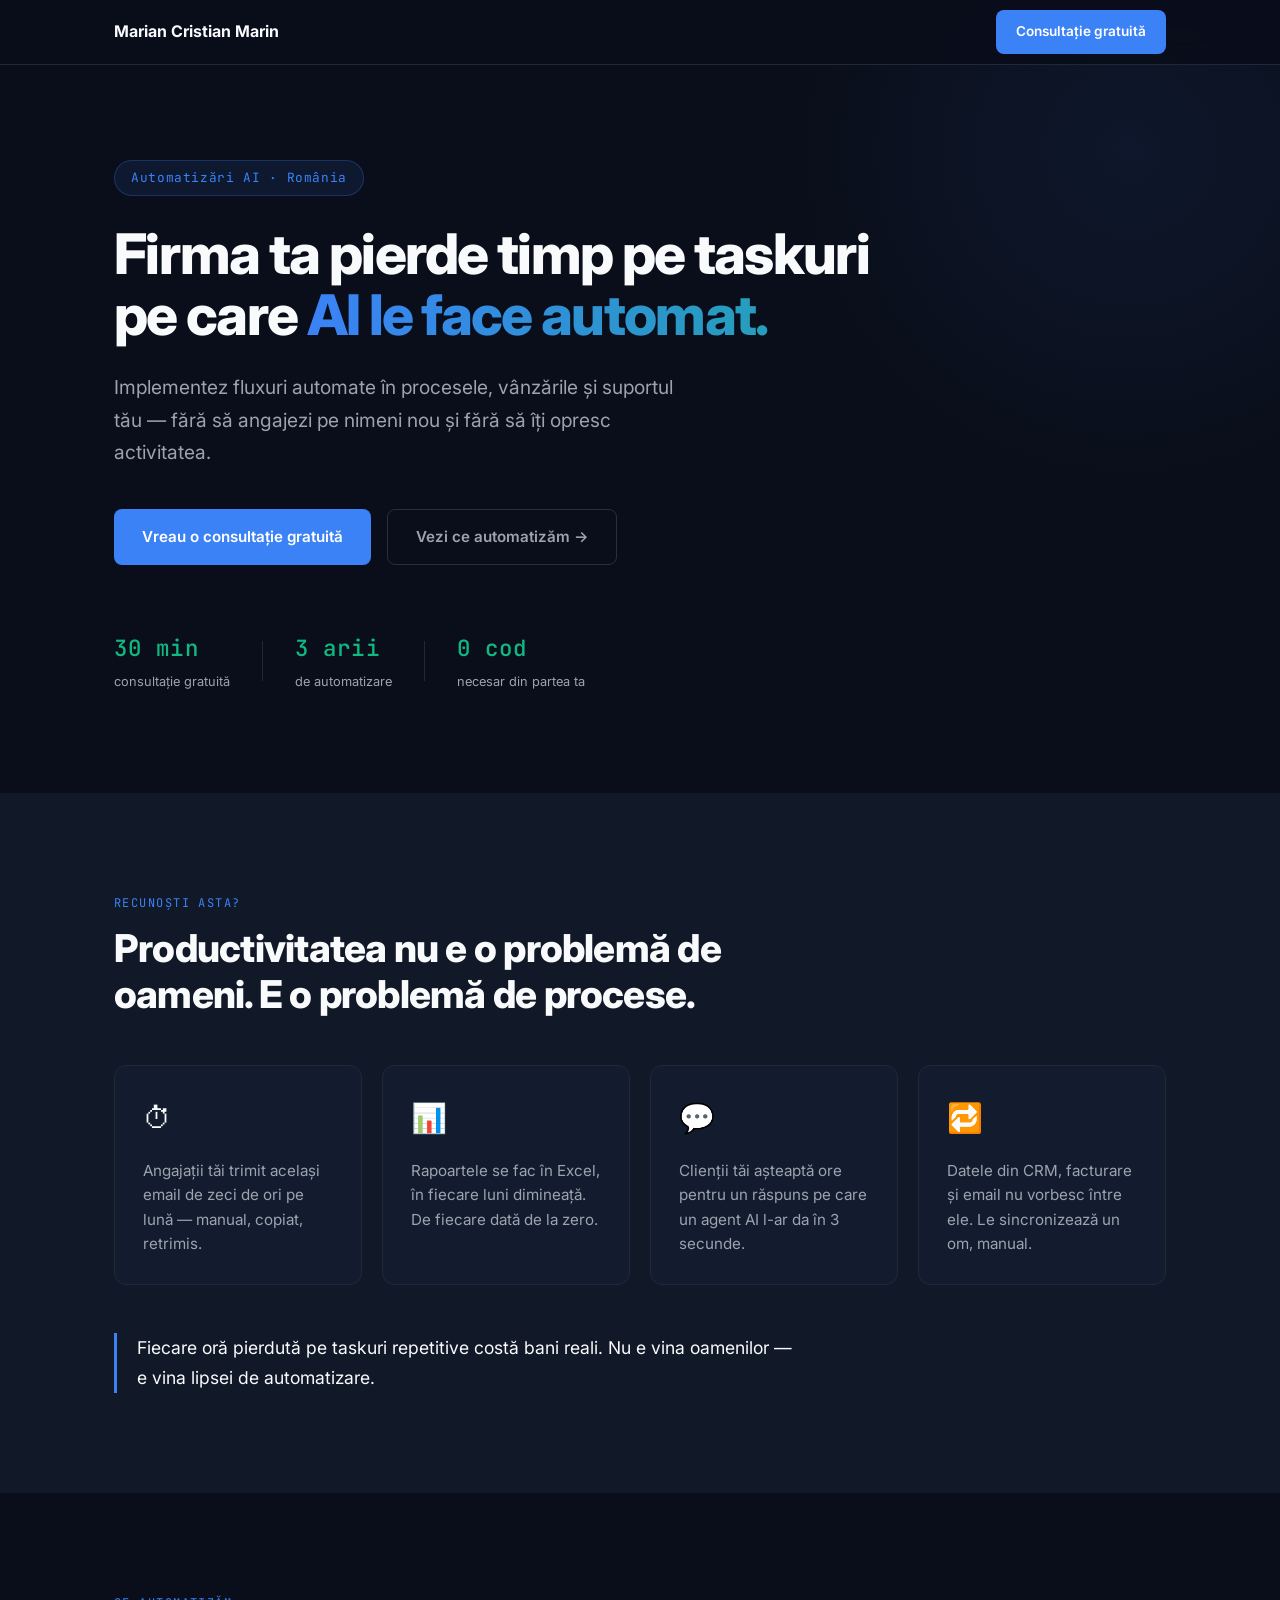
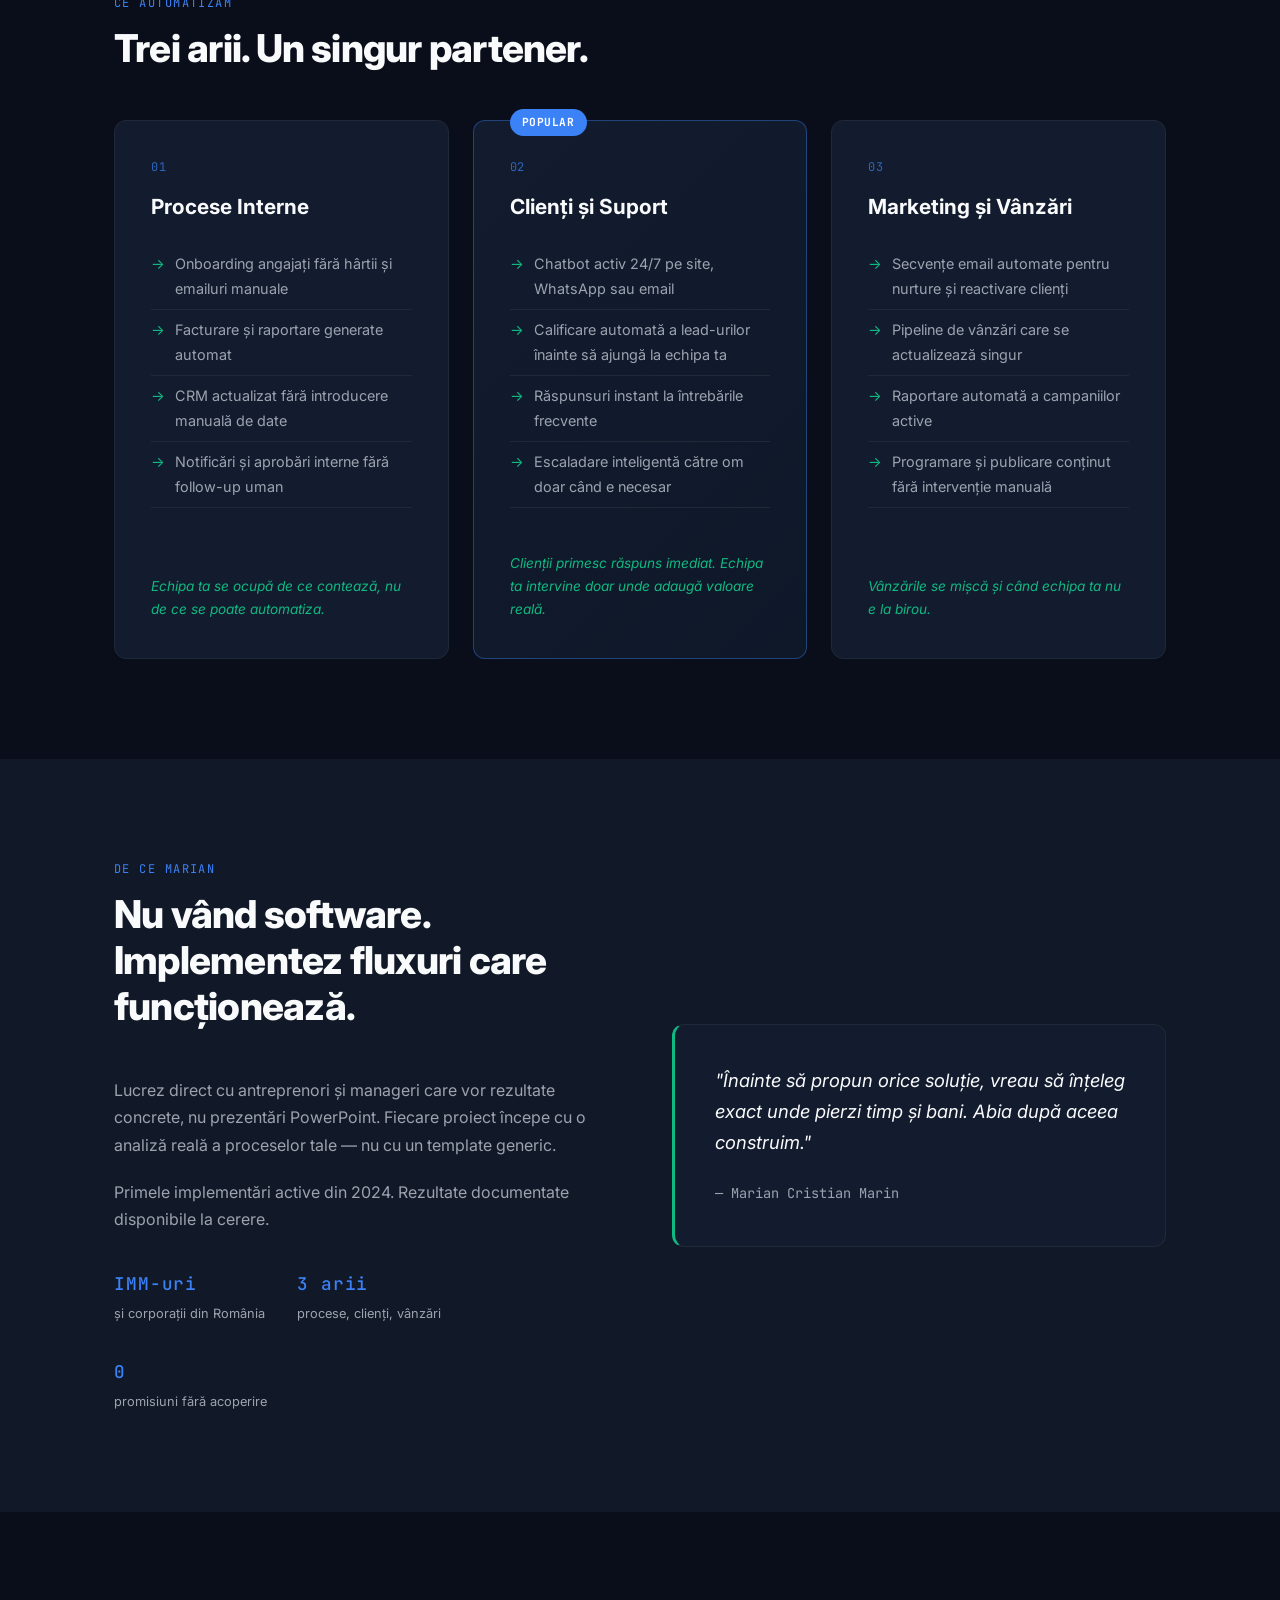
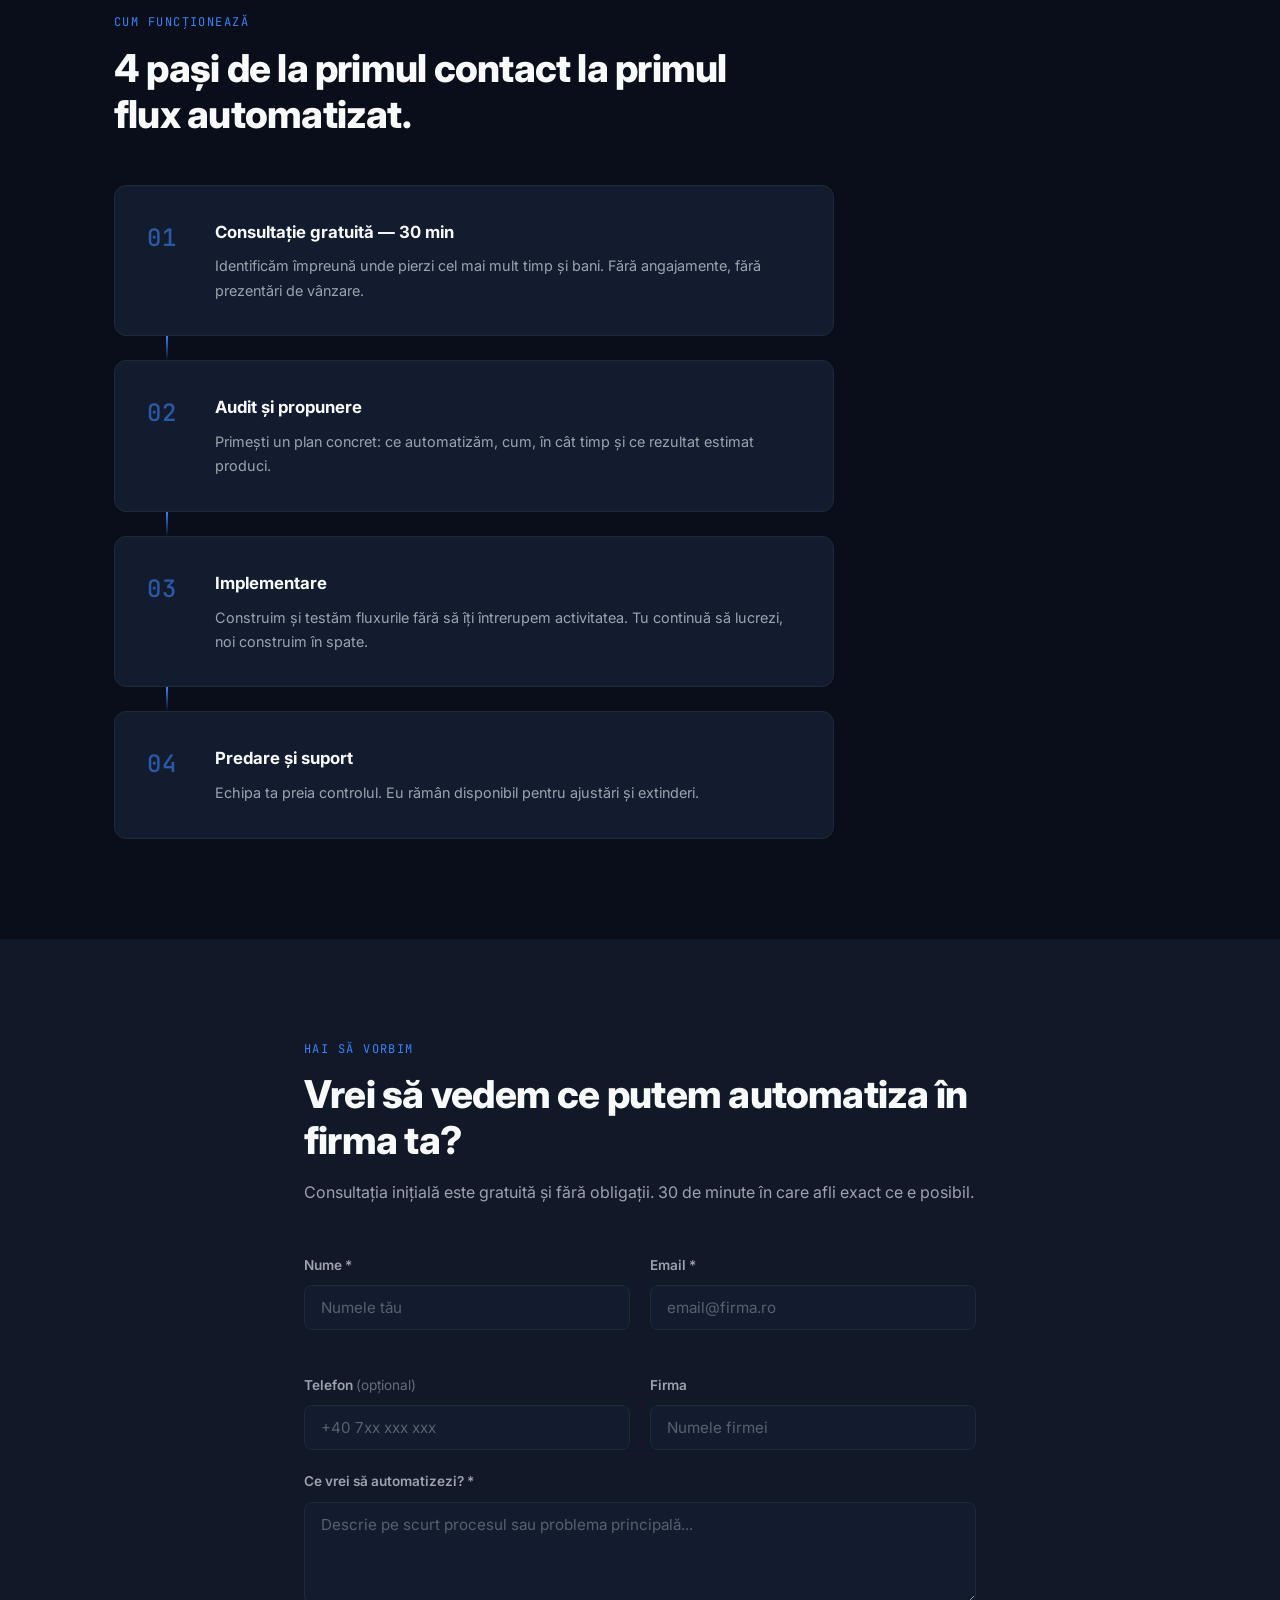
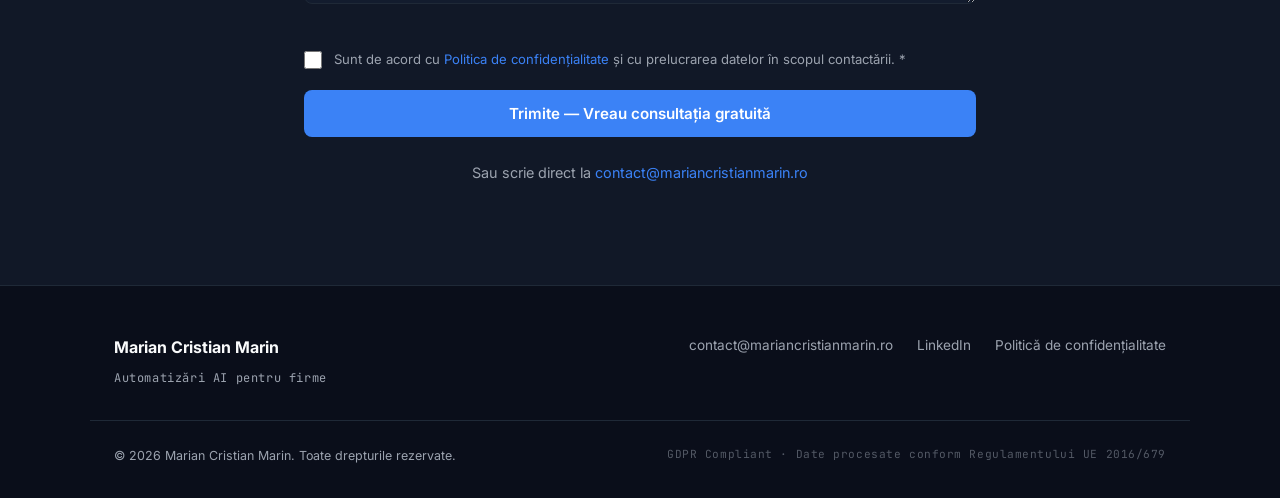
==== index.html @ 2c007a30 "Rename preview.html to index.html" ====
<!DOCTYPE html>
<html lang="ro">
<head>
  <meta charset="UTF-8" />
  <meta name="viewport" content="width=device-width, initial-scale=1.0" />
  <title>Automatizări AI pentru Firme — Marian Cristian Marin</title>
  <link href="https://fonts.googleapis.com/css2?family=Inter:wght@400;500;600;700;800&family=JetBrains+Mono:wght@400;500&display=swap" rel="stylesheet" />
  <style>
*, *::before, *::after { box-sizing: border-box; margin: 0; padding: 0; }
:root {
  --bg-primary: #0A0E1A; --bg-secondary: #111827; --bg-card: #131C2E;
  --accent-blue: #3B82F6; --accent-green: #10B981;
  --text-primary: #F9FAFB; --text-secondary: #9CA3AF;
  --border: #1F2937; --border-light: #243044;
  --font-main: 'Inter', sans-serif; --font-mono: 'JetBrains Mono', monospace;
  --max-width: 1100px; --radius: 12px; --radius-sm: 8px;
}
html { scroll-behavior: smooth; }
body { background-color: var(--bg-primary); color: var(--text-primary); font-family: var(--font-main); font-size: 16px; line-height: 1.7; -webkit-font-smoothing: antialiased; }
.container { max-width: var(--max-width); margin: 0 auto; padding: 0 24px; }
.mono { font-family: var(--font-mono); font-size: 0.8rem; letter-spacing: 0.05em; }
.section-label { color: var(--accent-blue); text-transform: uppercase; font-size: 0.75rem; letter-spacing: 0.12em; margin-bottom: 12px; display: block; }
.section-title { font-size: clamp(1.6rem, 3.5vw, 2.4rem); font-weight: 800; line-height: 1.2; letter-spacing: -0.02em; margin-bottom: 48px; max-width: 680px; }
.gradient-text { background: linear-gradient(90deg, var(--accent-blue), var(--accent-green)); -webkit-background-clip: text; -webkit-text-fill-color: transparent; background-clip: text; background-size: 200% auto; animation: gradientShift 4s ease infinite; }
@keyframes gradientShift { 0% { background-position: 0% center; } 50% { background-position: 100% center; } 100% { background-position: 0% center; } }
.btn { display: inline-flex; align-items: center; justify-content: center; padding: 14px 28px; border-radius: var(--radius-sm); font-family: var(--font-main); font-size: 0.95rem; font-weight: 600; text-decoration: none; cursor: pointer; transition: all 0.2s ease; border: none; white-space: nowrap; }
.btn--primary { background: var(--accent-blue); color: #fff; }
.btn--primary:hover { background: #2563EB; transform: translateY(-1px); box-shadow: 0 8px 24px rgba(59,130,246,0.35); }
.btn--ghost { background: transparent; color: var(--text-secondary); border: 1px solid var(--border-light); }
.btn--ghost:hover { border-color: var(--accent-blue); color: var(--text-primary); }
.btn--nav { background: var(--accent-blue); color: #fff; padding: 10px 20px; font-size: 0.85rem; }
.btn--full { width: 100%; }
.nav { position: fixed; top: 0; left: 0; right: 0; z-index: 100; background: rgba(10,14,26,0.85); backdrop-filter: blur(12px); border-bottom: 1px solid var(--border); }
.nav__inner { display: flex; align-items: center; justify-content: space-between; height: 64px; }
.nav__logo { font-weight: 700; font-size: 1rem; }
.hero { position: relative; padding: 160px 24px 100px; overflow: hidden; }
.hero__inner { position: relative; z-index: 2; }
.hero__tag { display: inline-flex; align-items: center; background: rgba(59,130,246,0.1); border: 1px solid rgba(59,130,246,0.25); border-radius: 100px; padding: 6px 16px; margin-bottom: 28px; color: var(--accent-blue); }
.hero__headline { font-size: clamp(2rem, 5vw, 3.5rem); font-weight: 800; line-height: 1.1; letter-spacing: -0.03em; max-width: 800px; margin-bottom: 24px; }
.hero__sub { font-size: clamp(1rem, 2vw, 1.2rem); color: var(--text-secondary); max-width: 560px; margin-bottom: 40px; }
.hero__cta { display: flex; gap: 16px; flex-wrap: wrap; margin-bottom: 64px; }
.hero__proof { display: flex; align-items: center; gap: 32px; flex-wrap: wrap; }
.proof__item { display: flex; flex-direction: column; gap: 4px; }
.proof__num { font-size: 1.4rem; font-weight: 500; color: var(--accent-green); }
.proof__label { font-size: 0.8rem; color: var(--text-secondary); }
.proof__divider { width: 1px; height: 40px; background: var(--border); }
.hero__bg-glow { position: absolute; top: -200px; right: -200px; width: 700px; height: 700px; background: radial-gradient(circle, rgba(59,130,246,0.08) 0%, transparent 70%); pointer-events: none; z-index: 1; }
.problema { padding: 100px 24px; background: var(--bg-secondary); }
.problema__grid { display: grid; grid-template-columns: repeat(auto-fit, minmax(240px, 1fr)); gap: 20px; margin-bottom: 48px; }
.problema__card { background: var(--bg-card); border: 1px solid var(--border); border-radius: var(--radius); padding: 28px; transition: border-color 0.2s, transform 0.2s; }
.problema__card:hover { border-color: var(--border-light); transform: translateY(-2px); }
.problema__icon { font-size: 1.8rem; margin-bottom: 16px; }
.problema__card p { color: var(--text-secondary); font-size: 0.95rem; line-height: 1.6; }
.problema__concluzie { font-size: 1.1rem; border-left: 3px solid var(--accent-blue); padding-left: 20px; max-width: 680px; }
.servicii { padding: 100px 24px; }
.servicii__grid { display: grid; grid-template-columns: repeat(auto-fit, minmax(300px, 1fr)); gap: 24px; }
.serviciu__card { background: var(--bg-card); border: 1px solid var(--border); border-radius: var(--radius); padding: 36px; transition: border-color 0.2s, transform 0.2s; display: flex; flex-direction: column; }
.serviciu__card:hover { border-color: var(--accent-blue); transform: translateY(-3px); box-shadow: 0 12px 40px rgba(59,130,246,0.1); }
.serviciu__card--accent { border-color: rgba(59,130,246,0.4); background: linear-gradient(135deg,#131C2E 0%,#0F1829 100%); position: relative; }
.serviciu__card--accent::before { content: 'Popular'; position: absolute; top: -12px; left: 36px; background: var(--accent-blue); color: #fff; font-size: 0.7rem; font-weight: 700; padding: 4px 12px; border-radius: 100px; letter-spacing: 0.05em; text-transform: uppercase; font-family: var(--font-mono); }
.serviciu__num { color: var(--accent-blue); font-size: 0.75rem; margin-bottom: 12px; opacity: 0.7; }
.serviciu__title { font-size: 1.3rem; font-weight: 700; margin-bottom: 20px; }
.serviciu__list { list-style: none; margin-bottom: 24px; flex: 1; }
.serviciu__list li { color: var(--text-secondary); font-size: 0.9rem; padding: 8px 0; border-bottom: 1px solid var(--border); display: flex; gap: 10px; }
.serviciu__list li::before { content: '→'; color: var(--accent-green); flex-shrink: 0; }
.serviciu__impact { font-size: 0.85rem; color: var(--accent-green); font-style: italic; margin-top: auto; padding-top: 20px; }
.credibilitate { padding: 100px 24px; background: var(--bg-secondary); }
.credibilitate__inner { display: grid; grid-template-columns: 1fr 1fr; gap: 64px; align-items: center; }
.credibilitate__text p { color: var(--text-secondary); margin-bottom: 20px; }
.credibilitate__stats { display: flex; gap: 32px; margin-top: 36px; flex-wrap: wrap; }
.stat { display: flex; flex-direction: column; gap: 4px; }
.stat__num { font-size: 1.1rem; color: var(--accent-blue); font-weight: 500; }
.stat__label { font-size: 0.8rem; color: var(--text-secondary); }
.credibilitate__quote { background: var(--bg-card); border: 1px solid var(--border); border-left: 3px solid var(--accent-green); border-radius: var(--radius); padding: 40px; }
.credibilitate__quote blockquote { font-size: 1.15rem; line-height: 1.7; font-style: italic; margin-bottom: 20px; }
.credibilitate__quote cite { font-size: 0.85rem; color: var(--text-secondary); font-style: normal; font-family: var(--font-mono); }
.proces { padding: 100px 24px; }
.proces__steps { display: flex; flex-direction: column; max-width: 720px; }
.pas { display: flex; gap: 28px; align-items: flex-start; padding: 32px; background: var(--bg-card); border: 1px solid var(--border); border-radius: var(--radius); transition: border-color 0.2s; }
.pas:hover { border-color: var(--accent-blue); }
.pas__connector { width: 2px; height: 24px; background: linear-gradient(to bottom, var(--accent-blue), transparent); margin-left: 52px; }
.pas__num { font-size: 1.5rem; color: var(--accent-blue); font-weight: 500; min-width: 40px; opacity: 0.6; }
.pas__title { font-size: 1.05rem; font-weight: 700; margin-bottom: 8px; }
.pas__desc { color: var(--text-secondary); font-size: 0.9rem; }
.cta-final { padding: 100px 24px; background: var(--bg-secondary); }
.cta-final__inner { max-width: 720px; margin: 0 auto; }
.cta-final__title { font-size: clamp(1.6rem, 3.5vw, 2.4rem); font-weight: 800; letter-spacing: -0.02em; line-height: 1.2; margin-bottom: 16px; }
.cta-final__sub { color: var(--text-secondary); margin-bottom: 48px; }
.contact-form { display: flex; flex-direction: column; gap: 20px; }
.form__row { display: grid; grid-template-columns: 1fr 1fr; gap: 20px; }
.form__group { display: flex; flex-direction: column; gap: 8px; }
.form__group--full { grid-column: 1 / -1; }
.form__group label { font-size: 0.85rem; font-weight: 600; color: var(--text-secondary); }
.optional { font-weight: 400; opacity: 0.6; }
.form__group input, .form__group textarea { background: var(--bg-card); border: 1px solid var(--border); border-radius: var(--radius-sm); padding: 12px 16px; font-family: var(--font-main); font-size: 0.95rem; color: var(--text-primary); transition: border-color 0.2s, box-shadow 0.2s; width: 100%; }
.form__group input::placeholder, .form__group textarea::placeholder { color: rgba(156,163,175,0.5); }
.form__group input:focus, .form__group textarea:focus { outline: none; border-color: var(--accent-blue); box-shadow: 0 0 0 3px rgba(59,130,246,0.1); }
.form__group input.error, .form__group textarea.error { border-color: #EF4444; }
.form__error { font-size: 0.78rem; color: #EF4444; min-height: 16px; }
.form__gdpr { display: flex; align-items: flex-start; gap: 12px; }
.form__gdpr input[type="checkbox"] { width: 18px; height: 18px; flex-shrink: 0; margin-top: 3px; accent-color: var(--accent-blue); }
.form__gdpr label { font-size: 0.82rem; color: var(--text-secondary); }
.form__success { background: rgba(16,185,129,0.1); border: 1px solid rgba(16,185,129,0.3); border-radius: var(--radius-sm); padding: 16px 20px; color: var(--accent-green); font-size: 0.9rem; text-align: center; }
.cta-final__alt { text-align: center; margin-top: 24px; color: var(--text-secondary); font-size: 0.9rem; }
.link { color: var(--accent-blue); text-decoration: none; }
.link:hover { text-decoration: underline; }
.footer { padding: 48px 24px 32px; border-top: 1px solid var(--border); }
.footer__inner { display: flex; justify-content: space-between; align-items: flex-start; gap: 32px; margin-bottom: 32px; flex-wrap: wrap; }
.footer__left { display: flex; flex-direction: column; gap: 6px; }
.footer__name { font-weight: 700; }
.footer__tagline { color: var(--text-secondary); font-size: 0.75rem; }
.footer__links { display: flex; gap: 24px; flex-wrap: wrap; }
.footer__link { color: var(--text-secondary); text-decoration: none; font-size: 0.85rem; transition: color 0.2s; }
.footer__link:hover { color: var(--text-primary); }
.footer__bottom { display: flex; justify-content: space-between; padding-top: 24px; border-top: 1px solid var(--border); flex-wrap: wrap; gap: 12px; color: var(--text-secondary); font-size: 0.78rem; }
.footer__gdpr { color: rgba(156,163,175,0.5); font-size: 0.7rem; }
.fade-in { opacity: 0; transform: translateY(24px); transition: opacity 0.6s ease, transform 0.6s ease; }
.fade-in.visible { opacity: 1; transform: translateY(0); }
@media (max-width: 768px) {
  .hero { padding: 120px 24px 80px; }
  .hero__cta { flex-direction: column; }
  .hero__cta .btn { width: 100%; }
  .proof__divider { display: none; }
  .problema__grid, .servicii__grid, .credibilitate__inner, .form__row { grid-template-columns: 1fr; }
  .credibilitate__inner { gap: 40px; }
}
  </style>
</head>
<body>
  <nav class="nav" id="nav">
    <div class="container nav__inner">
      <span class="nav__logo">Marian Cristian Marin</span>
      <a href="#contact" class="btn btn--nav">Consultație gratuită</a>
    </div>
  </nav>
  <section class="hero" id="hero">
    <div class="container hero__inner">
      <div class="hero__tag"><span class="mono">Automatizări AI · România</span></div>
      <h1 class="hero__headline">Firma ta pierde timp pe taskuri pe care <span class="gradient-text">AI le face automat.</span></h1>
      <p class="hero__sub">Implementez fluxuri automate în procesele, vânzările și suportul tău — fără să angajezi pe nimeni nou și fără să îți opresc activitatea.</p>
      <div class="hero__cta">
        <a href="#contact" class="btn btn--primary">Vreau o consultație gratuită</a>
        <a href="#servicii" class="btn btn--ghost">Vezi ce automatizăm →</a>
      </div>
      <div class="hero__proof">
        <div class="proof__item"><span class="proof__num mono">30 min</span><span class="proof__label">consultație gratuită</span></div>
        <div class="proof__divider"></div>
        <div class="proof__item"><span class="proof__num mono">3 arii</span><span class="proof__label">de automatizare</span></div>
        <div class="proof__divider"></div>
        <div class="proof__item"><span class="proof__num mono">0 cod</span><span class="proof__label">necesar din partea ta</span></div>
      </div>
    </div>
    <div class="hero__bg-glow" aria-hidden="true"></div>
  </section>
  <section class="problema" id="problema">
    <div class="container">
      <div class="section-label mono">Recunoști asta?</div>
      <h2 class="section-title">Productivitatea nu e o problemă de oameni. E o problemă de procese.</h2>
      <div class="problema__grid">
        <div class="problema__card fade-in"><div class="problema__icon">⏱</div><p>Angajații tăi trimit același email de zeci de ori pe lună — manual, copiat, retrimis.</p></div>
        <div class="problema__card fade-in"><div class="problema__icon">📊</div><p>Rapoartele se fac în Excel, în fiecare luni dimineață. De fiecare dată de la zero.</p></div>
        <div class="problema__card fade-in"><div class="problema__icon">💬</div><p>Clienții tăi așteaptă ore pentru un răspuns pe care un agent AI l-ar da în 3 secunde.</p></div>
        <div class="problema__card fade-in"><div class="problema__icon">🔁</div><p>Datele din CRM, facturare și email nu vorbesc între ele. Le sincronizează un om, manual.</p></div>
      </div>
      <p class="problema__concluzie">Fiecare oră pierdută pe taskuri repetitive costă bani reali. Nu e vina oamenilor — e vina lipsei de automatizare.</p>
    </div>
  </section>
  <section class="servicii" id="servicii">
    <div class="container">
      <div class="section-label mono">Ce automatizăm</div>
      <h2 class="section-title">Trei arii. Un singur partener.</h2>
      <div class="servicii__grid">
        <div class="serviciu__card fade-in">
          <div class="serviciu__num mono">01</div>
          <h3 class="serviciu__title">Procese Interne</h3>
          <ul class="serviciu__list">
            <li>Onboarding angajați fără hârtii și emailuri manuale</li>
            <li>Facturare și raportare generate automat</li>
            <li>CRM actualizat fără introducere manuală de date</li>
            <li>Notificări și aprobări interne fără follow-up uman</li>
          </ul>
          <p class="serviciu__impact">Echipa ta se ocupă de ce contează, nu de ce se poate automatiza.</p>
        </div>
        <div class="serviciu__card serviciu__card--accent fade-in">
          <div class="serviciu__num mono">02</div>
          <h3 class="serviciu__title">Clienți și Suport</h3>
          <ul class="serviciu__list">
            <li>Chatbot activ 24/7 pe site, WhatsApp sau email</li>
            <li>Calificare automată a lead-urilor înainte să ajungă la echipa ta</li>
            <li>Răspunsuri instant la întrebările frecvente</li>
            <li>Escaladare inteligentă către om doar când e necesar</li>
          </ul>
          <p class="serviciu__impact">Clienții primesc răspuns imediat. Echipa ta intervine doar unde adaugă valoare reală.</p>
        </div>
        <div class="serviciu__card fade-in">
          <div class="serviciu__num mono">03</div>
          <h3 class="serviciu__title">Marketing și Vânzări</h3>
          <ul class="serviciu__list">
            <li>Secvențe email automate pentru nurture și reactivare clienți</li>
            <li>Pipeline de vânzări care se actualizează singur</li>
            <li>Raportare automată a campaniilor active</li>
            <li>Programare și publicare conținut fără intervenție manuală</li>
          </ul>
          <p class="serviciu__impact">Vânzările se mișcă și când echipa ta nu e la birou.</p>
        </div>
      </div>
    </div>
  </section>
  <section class="credibilitate" id="despre">
    <div class="container credibilitate__inner">
      <div class="credibilitate__text fade-in">
        <div class="section-label mono">De ce Marian</div>
        <h2 class="section-title">Nu vând software. Implementez fluxuri care funcționează.</h2>
        <p>Lucrez direct cu antreprenori și manageri care vor rezultate concrete, nu prezentări PowerPoint. Fiecare proiect începe cu o analiză reală a proceselor tale — nu cu un template generic.</p>
        <p>Primele implementări active din 2024. Rezultate documentate disponibile la cerere.</p>
        <div class="credibilitate__stats">
          <div class="stat"><span class="stat__num mono">IMM-uri</span><span class="stat__label">și corporații din România</span></div>
          <div class="stat"><span class="stat__num mono">3 arii</span><span class="stat__label">procese, clienți, vânzări</span></div>
          <div class="stat"><span class="stat__num mono">0</span><span class="stat__label">promisiuni fără acoperire</span></div>
        </div>
      </div>
      <div class="credibilitate__quote fade-in">
        <blockquote>"Înainte să propun orice soluție, vreau să înțeleg exact unde pierzi timp și bani. Abia după aceea construim."</blockquote>
        <cite>— Marian Cristian Marin</cite>
      </div>
    </div>
  </section>
  <section class="proces" id="proces">
    <div class="container">
      <div class="section-label mono">Cum funcționează</div>
      <h2 class="section-title">4 pași de la primul contact la primul flux automatizat.</h2>
      <div class="proces__steps">
        <div class="pas fade-in"><div class="pas__num mono">01</div><div class="pas__content"><h3 class="pas__title">Consultație gratuită — 30 min</h3><p class="pas__desc">Identificăm împreună unde pierzi cel mai mult timp și bani. Fără angajamente, fără prezentări de vânzare.</p></div></div>
        <div class="pas__connector"></div>
        <div class="pas fade-in"><div class="pas__num mono">02</div><div class="pas__content"><h3 class="pas__title">Audit și propunere</h3><p class="pas__desc">Primești un plan concret: ce automatizăm, cum, în cât timp și ce rezultat estimat produci.</p></div></div>
        <div class="pas__connector"></div>
        <div class="pas fade-in"><div class="pas__num mono">03</div><div class="pas__content"><h3 class="pas__title">Implementare</h3><p class="pas__desc">Construim și testăm fluxurile fără să îți întrerupem activitatea. Tu continuă să lucrezi, noi construim în spate.</p></div></div>
        <div class="pas__connector"></div>
        <div class="pas fade-in"><div class="pas__num mono">04</div><div class="pas__content"><h3 class="pas__title">Predare și suport</h3><p class="pas__desc">Echipa ta preia controlul. Eu rămân disponibil pentru ajustări și extinderi.</p></div></div>
      </div>
    </div>
  </section>
  <section class="cta-final" id="contact">
    <div class="container cta-final__inner fade-in">
      <div class="section-label mono">Hai să vorbim</div>
      <h2 class="cta-final__title">Vrei să vedem ce putem automatiza în firma ta?</h2>
      <p class="cta-final__sub">Consultația inițială este gratuită și fără obligații. 30 de minute în care afli exact ce e posibil.</p>
      <form class="contact-form" id="contactForm" novalidate>
        <div class="form__row">
          <div class="form__group"><label for="nume">Nume *</label><input type="text" id="nume" name="nume" placeholder="Numele tău" required /><span class="form__error" id="err-nume"></span></div>
          <div class="form__group"><label for="email">Email *</label><input type="email" id="email" name="email" placeholder="email@firma.ro" required /><span class="form__error" id="err-email"></span></div>
        </div>
        <div class="form__row">
          <div class="form__group"><label for="telefon">Telefon <span class="optional">(opțional)</span></label><input type="tel" id="telefon" name="telefon" placeholder="+40 7xx xxx xxx" /></div>
          <div class="form__group"><label for="firma">Firma</label><input type="text" id="firma" name="firma" placeholder="Numele firmei" /></div>
        </div>
        <div class="form__group form__group--full"><label for="mesaj">Ce vrei să automatizezi? *</label><textarea id="mesaj" name="mesaj" rows="4" placeholder="Descrie pe scurt procesul sau problema principală..." required></textarea><span class="form__error" id="err-mesaj"></span></div>
        <div class="form__gdpr">
          <input type="checkbox" id="gdpr" name="gdpr" required />
          <label for="gdpr">Sunt de acord cu <a href="#" class="link">Politica de confidențialitate</a> și cu prelucrarea datelor în scopul contactării. *</label>
          <span class="form__error" id="err-gdpr"></span>
        </div>
        <button type="submit" class="btn btn--primary btn--full">Trimite — Vreau consultația gratuită</button>
        <div class="form__success" id="formSuccess" style="display:none;">✓ Mesajul a fost trimis. Te contactez în cel mult 24 de ore.</div>
      </form>
      <p class="cta-final__alt">Sau scrie direct la <a href="mailto:contact@mariancristianmarin.ro" class="link">contact@mariancristianmarin.ro</a></p>
    </div>
  </section>
  <footer class="footer">
    <div class="container footer__inner">
      <div class="footer__left"><span class="footer__name">Marian Cristian Marin</span><span class="footer__tagline mono">Automatizări AI pentru firme</span></div>
      <div class="footer__links">
        <a href="mailto:contact@mariancristianmarin.ro" class="footer__link">contact@mariancristianmarin.ro</a>
        <a href="https://linkedin.com" target="_blank" rel="noopener" class="footer__link">LinkedIn</a>
        <a href="#" class="footer__link">Politică de confidențialitate</a>
      </div>
    </div>
    <div class="container footer__bottom">
      <span>© 2026 Marian Cristian Marin. Toate drepturile rezervate.</span>
      <span class="mono footer__gdpr">GDPR Compliant · Date procesate conform Regulamentului UE 2016/679</span>
    </div>
  </footer>
  <script>
const nav = document.getElementById('nav');
window.addEventListener('scroll', () => { nav.style.background = window.scrollY > 50 ? 'rgba(10,14,26,0.97)' : 'rgba(10,14,26,0.85)'; });
const obs = new IntersectionObserver((entries) => { entries.forEach((e,i) => { if(e.isIntersecting){ setTimeout(()=>e.target.classList.add('visible'), i*80); obs.unobserve(e.target); } }); }, { threshold: 0.12, rootMargin: '0px 0px -40px 0px' });
document.querySelectorAll('.fade-in').forEach(el => obs.observe(el));
const form = document.getElementById('contactForm');
const successMsg = document.getElementById('formSuccess');
function showError(id, msg){ document.getElementById('err-'+id).textContent=msg; document.getElementById(id).classList.add('error'); }
function clearError(id){ const el=document.getElementById('err-'+id); const inp=document.getElementById(id); if(el)el.textContent=''; if(inp)inp.classList.remove('error'); }
['nume','email','mesaj'].forEach(id=>{ const el=document.getElementById(id); if(el)el.addEventListener('input',()=>clearError(id)); });
if(form){ form.addEventListener('submit',(e)=>{ e.preventDefault(); let valid=true; ['nume','email','mesaj','gdpr'].forEach(id=>clearError(id));
const nume=document.getElementById('nume').value.trim(); const email=document.getElementById('email').value.trim(); const mesaj=document.getElementById('mesaj').value.trim(); const gdpr=document.getElementById('gdpr').checked;
if(!nume){showError('nume','Te rog introdu numele tău.');valid=false;}
if(!email){showError('email','Te rog introdu adresa de email.');valid=false;}else if(!/^[^\s@]+@[^\s@]+\.[^\s@]+$/.test(email)){showError('email','Adresa de email nu este validă.');valid=false;}
if(!mesaj){showError('mesaj','Te rog descrie pe scurt ce vrei să automatizezi.');valid=false;}
if(!gdpr){showError('gdpr','Este necesar acordul pentru prelucrarea datelor.');valid=false;}
if(!valid)return;
const btn=form.querySelector('button[type="submit"]'); btn.textContent='Se trimite...'; btn.disabled=true;
setTimeout(()=>{ form.style.display='none'; successMsg.style.display='block'; },1000); }); }
document.querySelectorAll('a[href^="#"]').forEach(a=>{ a.addEventListener('click',(e)=>{ const t=document.querySelector(a.getAttribute('href')); if(t){e.preventDefault(); window.scrollTo({top:t.getBoundingClientRect().top+window.scrollY-80,behavior:'smooth'});} }); });
  </script>
</body>
</html>
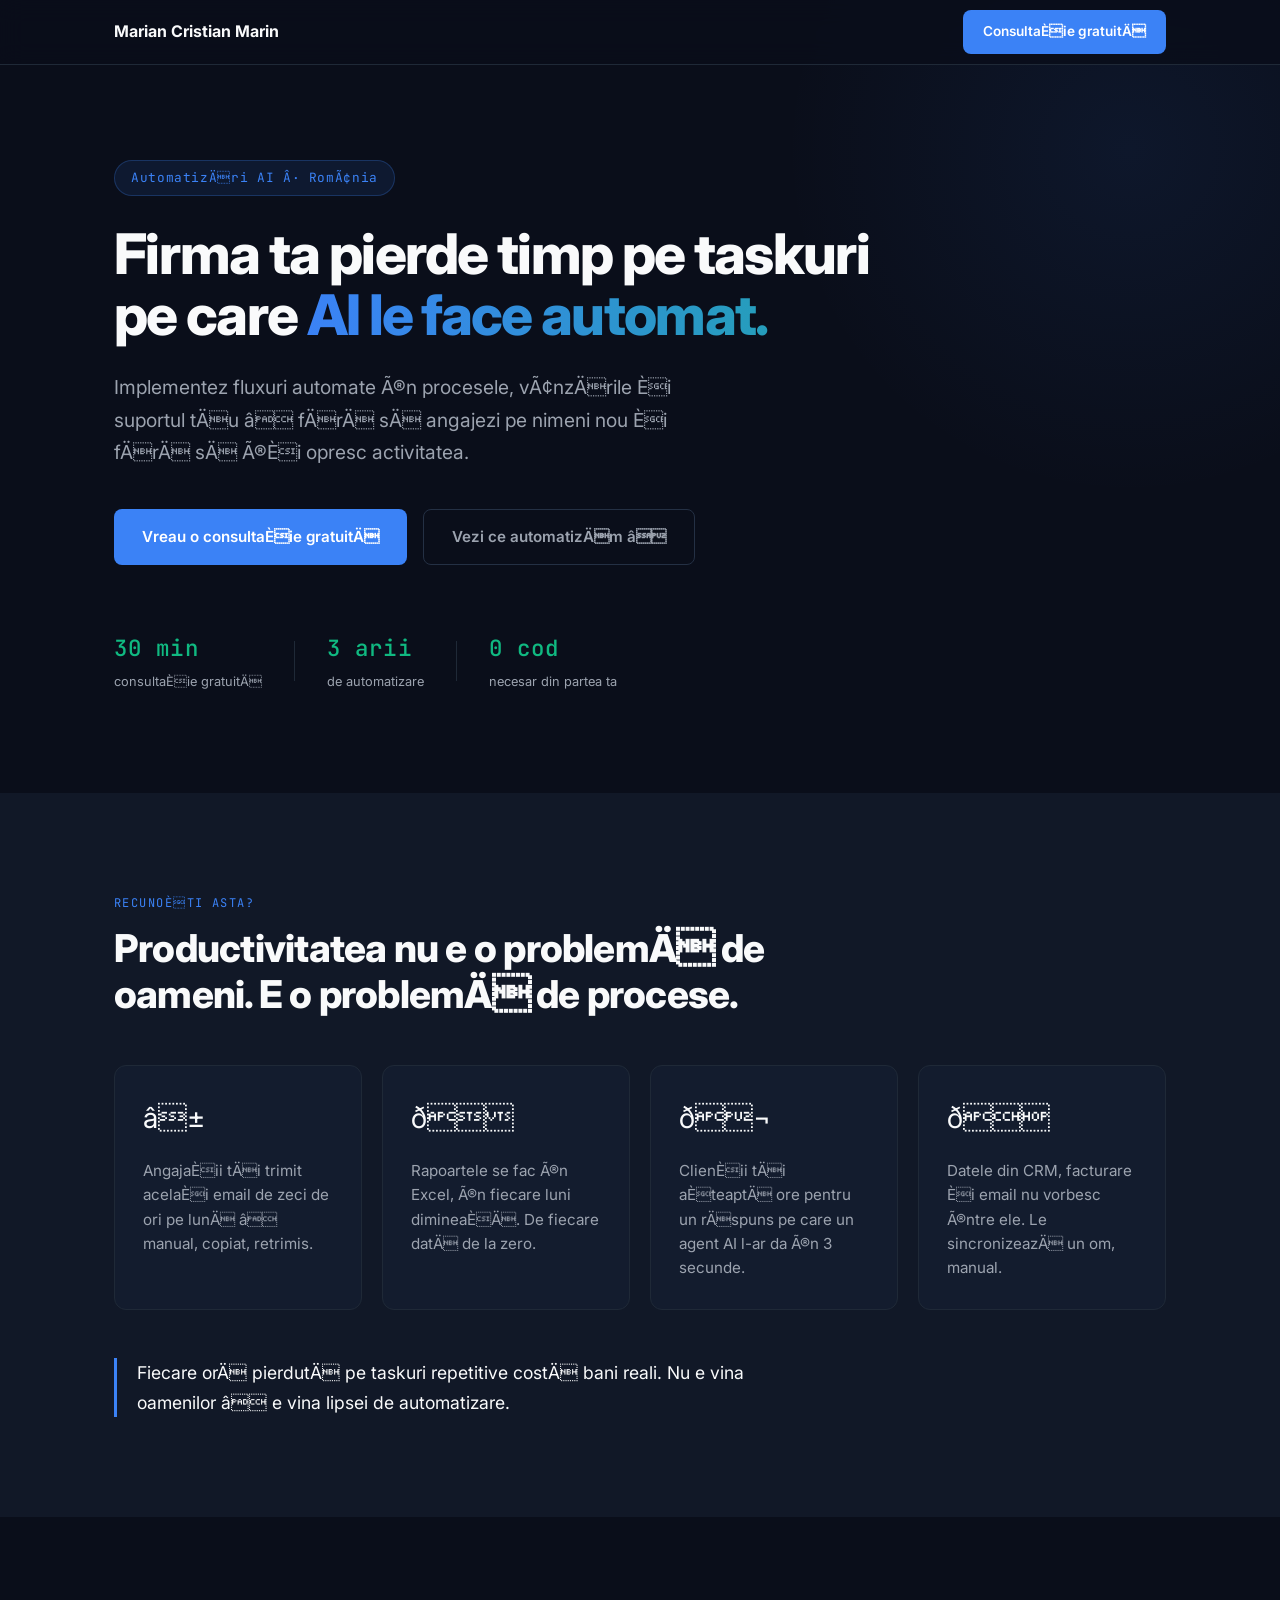
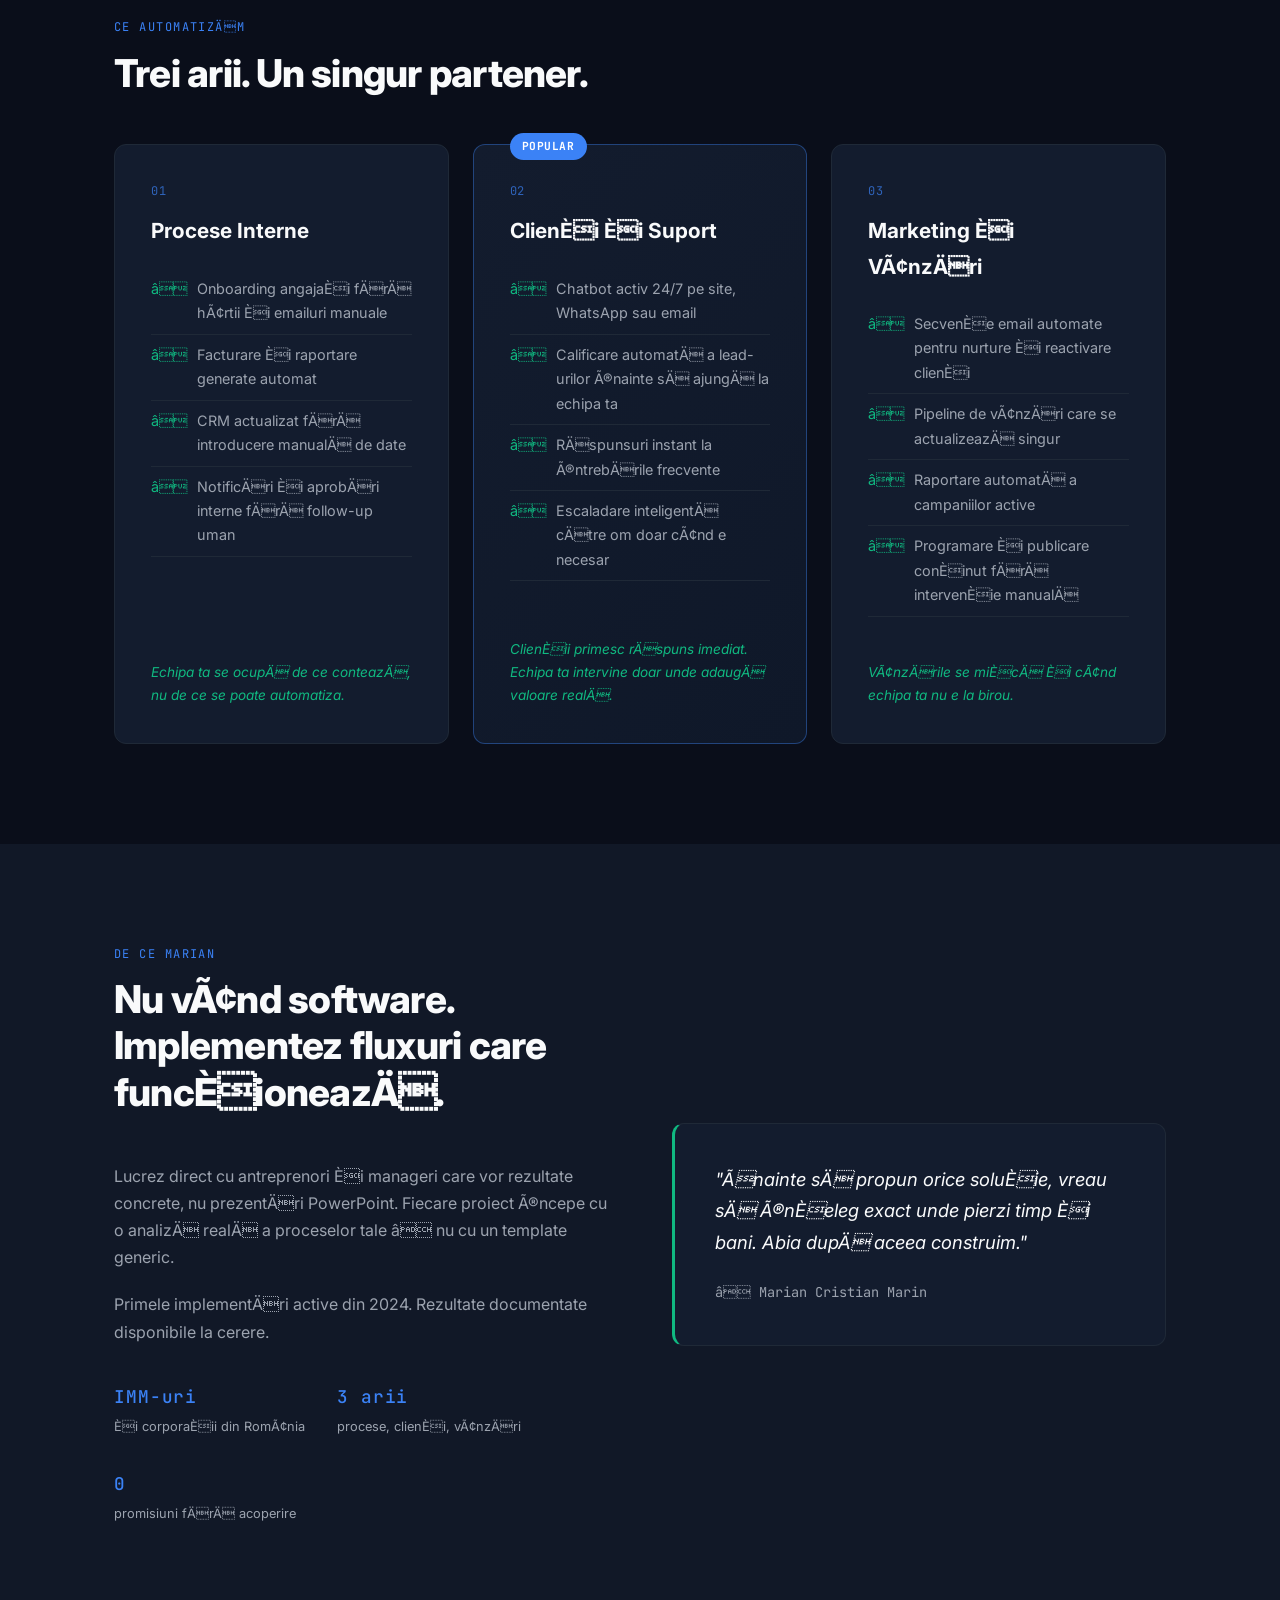
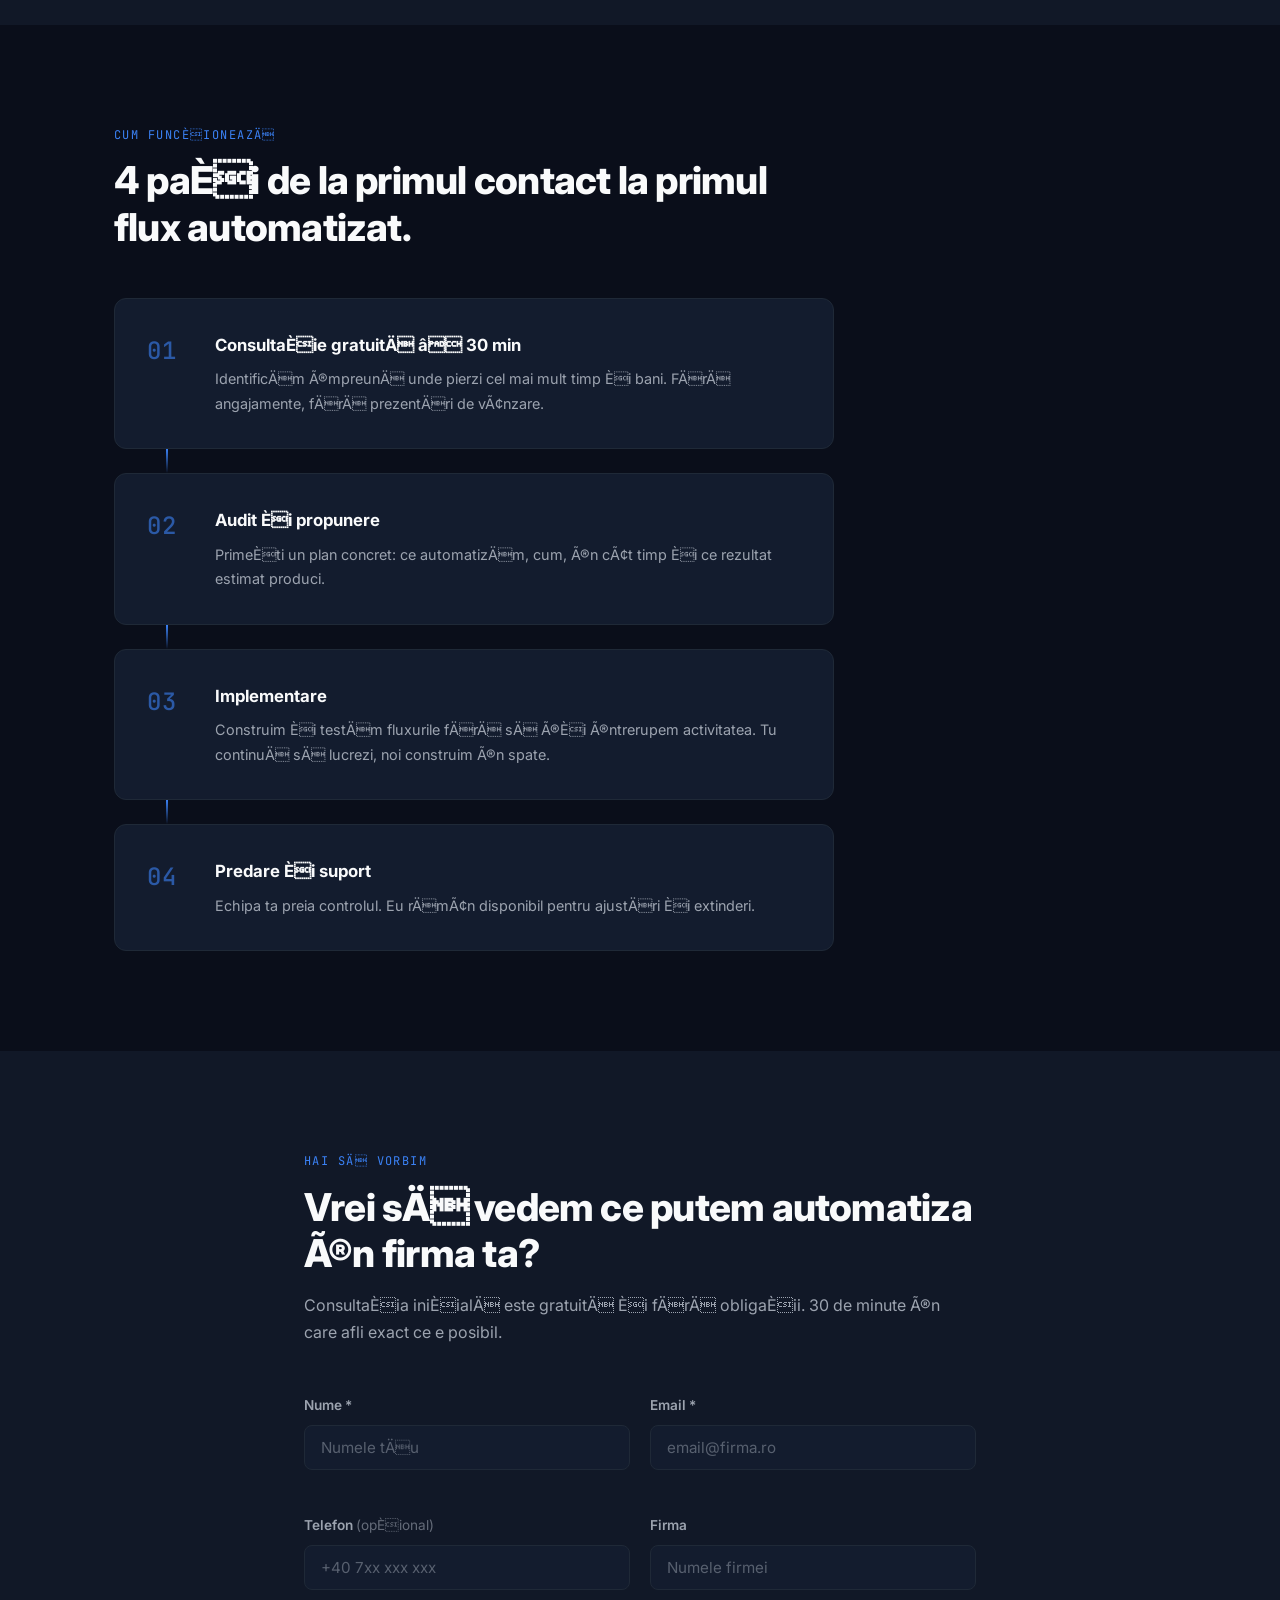
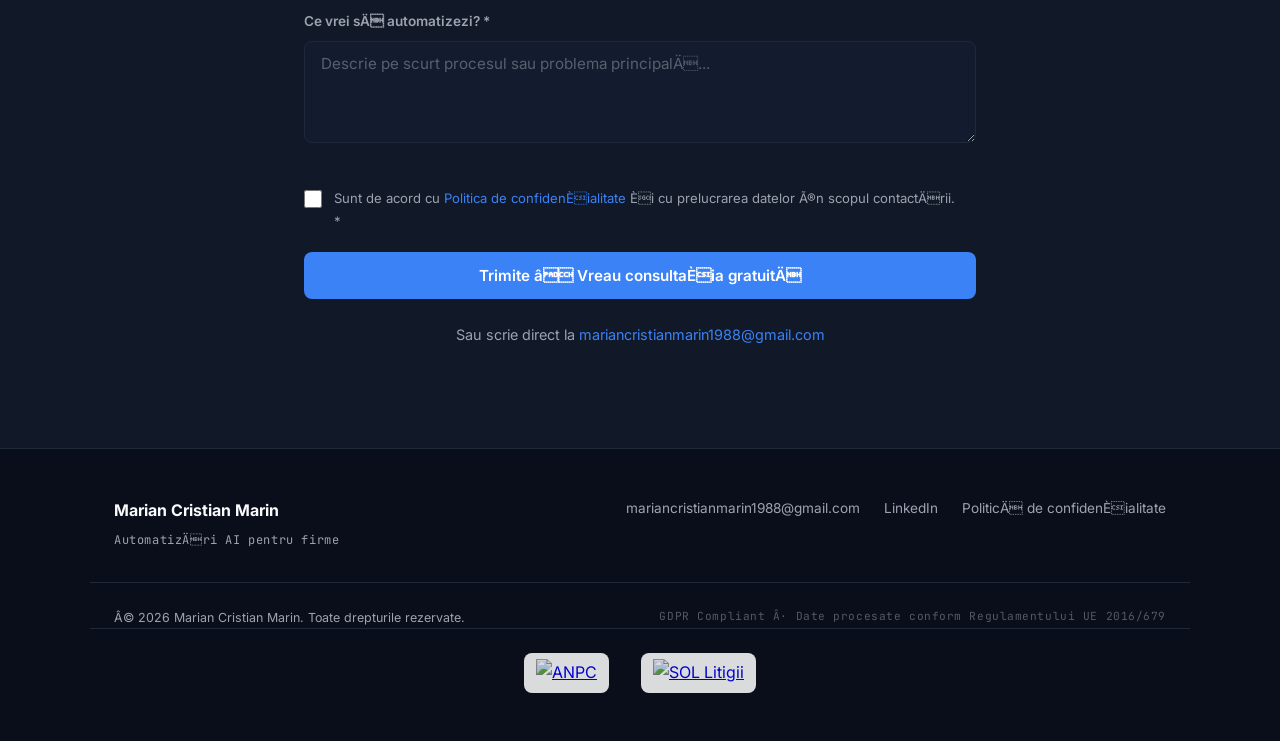
==== commit ca012cd5: "Update index.html" ====
--- a/index.html
+++ b/index.html
@@ -3,7 +3,7 @@
 <head>
   <meta charset="UTF-8" />
   <meta name="viewport" content="width=device-width, initial-scale=1.0" />
-  <title>Automatizări AI pentru Firme — Marian Cristian Marin</title>
+  <title>AutomatizÄri AI pentru Firme â Marian Cristian Marin</title>
   <link href="https://fonts.googleapis.com/css2?family=Inter:wght@400;500;600;700;800&family=JetBrains+Mono:wght@400;500&display=swap" rel="stylesheet" />
   <style>
 *, *::before, *::after { box-sizing: border-box; margin: 0; padding: 0; }
@@ -62,7 +62,7 @@
 .serviciu__title { font-size: 1.3rem; font-weight: 700; margin-bottom: 20px; }
 .serviciu__list { list-style: none; margin-bottom: 24px; flex: 1; }
 .serviciu__list li { color: var(--text-secondary); font-size: 0.9rem; padding: 8px 0; border-bottom: 1px solid var(--border); display: flex; gap: 10px; }
-.serviciu__list li::before { content: '→'; color: var(--accent-green); flex-shrink: 0; }
+.serviciu__list li::before { content: 'â'; color: var(--accent-green); flex-shrink: 0; }
 .serviciu__impact { font-size: 0.85rem; color: var(--accent-green); font-style: italic; margin-top: auto; padding-top: 20px; }
 .credibilitate { padding: 100px 24px; background: var(--bg-secondary); }
 .credibilitate__inner { display: grid; grid-template-columns: 1fr 1fr; gap: 64px; align-items: center; }
@@ -124,26 +124,34 @@
   .problema__grid, .servicii__grid, .credibilitate__inner, .form__row { grid-template-columns: 1fr; }
   .credibilitate__inner { gap: 40px; }
 }
+  
+    .footer__anpc { display: flex; align-items: center; justify-content: center; gap: 32px; padding: 24px 0 16px; border-top: 1px solid var(--border); flex-wrap: wrap; }
+    .footer__anpc-link { display: inline-block; opacity: 0.85; transition: opacity 0.2s; }
+    .footer__anpc-link:hover { opacity: 1; }
+    .footer__anpc-img { height: 60px; width: auto; object-fit: contain; background: white; border-radius: 8px; padding: 6px 12px; }
+    .footer__anpc-img--litigii { height: 50px; }
   </style>
+  <script src="https://cdn.jsdelivr.net/npm/@emailjs/browser@4/dist/email.min.js"></script>
+  <script>(function(){emailjs.init("USER_PUBLIC_KEY");}());</script>
 </head>
 <body>
   <nav class="nav" id="nav">
     <div class="container nav__inner">
       <span class="nav__logo">Marian Cristian Marin</span>
-      <a href="#contact" class="btn btn--nav">Consultație gratuită</a>
+      <a href="#contact" class="btn btn--nav">ConsultaÈie gratuitÄ</a>
     </div>
   </nav>
   <section class="hero" id="hero">
     <div class="container hero__inner">
-      <div class="hero__tag"><span class="mono">Automatizări AI · România</span></div>
+      <div class="hero__tag"><span class="mono">AutomatizÄri AI Â· RomÃ¢nia</span></div>
       <h1 class="hero__headline">Firma ta pierde timp pe taskuri pe care <span class="gradient-text">AI le face automat.</span></h1>
-      <p class="hero__sub">Implementez fluxuri automate în procesele, vânzările și suportul tău — fără să angajezi pe nimeni nou și fără să îți opresc activitatea.</p>
+      <p class="hero__sub">Implementez fluxuri automate Ã®n procesele, vÃ¢nzÄrile Èi suportul tÄu â fÄrÄ sÄ angajezi pe nimeni nou Èi fÄrÄ sÄ Ã®Èi opresc activitatea.</p>
       <div class="hero__cta">
-        <a href="#contact" class="btn btn--primary">Vreau o consultație gratuită</a>
-        <a href="#servicii" class="btn btn--ghost">Vezi ce automatizăm →</a>
+        <a href="#contact" class="btn btn--primary">Vreau o consultaÈie gratuitÄ</a>
+        <a href="#servicii" class="btn btn--ghost">Vezi ce automatizÄm â</a>
       </div>
       <div class="hero__proof">
-        <div class="proof__item"><span class="proof__num mono">30 min</span><span class="proof__label">consultație gratuită</span></div>
+        <div class="proof__item"><span class="proof__num mono">30 min</span><span class="proof__label">consultaÈie gratuitÄ</span></div>
         <div class="proof__divider"></div>
         <div class="proof__item"><span class="proof__num mono">3 arii</span><span class="proof__label">de automatizare</span></div>
         <div class="proof__divider"></div>
@@ -154,54 +162,54 @@
   </section>
   <section class="problema" id="problema">
     <div class="container">
-      <div class="section-label mono">Recunoști asta?</div>
-      <h2 class="section-title">Productivitatea nu e o problemă de oameni. E o problemă de procese.</h2>
+      <div class="section-label mono">RecunoÈti asta?</div>
+      <h2 class="section-title">Productivitatea nu e o problemÄ de oameni. E o problemÄ de procese.</h2>
       <div class="problema__grid">
-        <div class="problema__card fade-in"><div class="problema__icon">⏱</div><p>Angajații tăi trimit același email de zeci de ori pe lună — manual, copiat, retrimis.</p></div>
-        <div class="problema__card fade-in"><div class="problema__icon">📊</div><p>Rapoartele se fac în Excel, în fiecare luni dimineață. De fiecare dată de la zero.</p></div>
-        <div class="problema__card fade-in"><div class="problema__icon">💬</div><p>Clienții tăi așteaptă ore pentru un răspuns pe care un agent AI l-ar da în 3 secunde.</p></div>
-        <div class="problema__card fade-in"><div class="problema__icon">🔁</div><p>Datele din CRM, facturare și email nu vorbesc între ele. Le sincronizează un om, manual.</p></div>
-      </div>
-      <p class="problema__concluzie">Fiecare oră pierdută pe taskuri repetitive costă bani reali. Nu e vina oamenilor — e vina lipsei de automatizare.</p>
+        <div class="problema__card fade-in"><div class="problema__icon">â±</div><p>AngajaÈii tÄi trimit acelaÈi email de zeci de ori pe lunÄ â manual, copiat, retrimis.</p></div>
+        <div class="problema__card fade-in"><div class="problema__icon">ð</div><p>Rapoartele se fac Ã®n Excel, Ã®n fiecare luni dimineaÈÄ. De fiecare datÄ de la zero.</p></div>
+        <div class="problema__card fade-in"><div class="problema__icon">ð¬</div><p>ClienÈii tÄi aÈteaptÄ ore pentru un rÄspuns pe care un agent AI l-ar da Ã®n 3 secunde.</p></div>
+        <div class="problema__card fade-in"><div class="problema__icon">ð</div><p>Datele din CRM, facturare Èi email nu vorbesc Ã®ntre ele. Le sincronizeazÄ un om, manual.</p></div>
+      </div>
+      <p class="problema__concluzie">Fiecare orÄ pierdutÄ pe taskuri repetitive costÄ bani reali. Nu e vina oamenilor â e vina lipsei de automatizare.</p>
     </div>
   </section>
   <section class="servicii" id="servicii">
     <div class="container">
-      <div class="section-label mono">Ce automatizăm</div>
+      <div class="section-label mono">Ce automatizÄm</div>
       <h2 class="section-title">Trei arii. Un singur partener.</h2>
       <div class="servicii__grid">
         <div class="serviciu__card fade-in">
           <div class="serviciu__num mono">01</div>
           <h3 class="serviciu__title">Procese Interne</h3>
           <ul class="serviciu__list">
-            <li>Onboarding angajați fără hârtii și emailuri manuale</li>
-            <li>Facturare și raportare generate automat</li>
-            <li>CRM actualizat fără introducere manuală de date</li>
-            <li>Notificări și aprobări interne fără follow-up uman</li>
+            <li>Onboarding angajaÈi fÄrÄ hÃ¢rtii Èi emailuri manuale</li>
+            <li>Facturare Èi raportare generate automat</li>
+            <li>CRM actualizat fÄrÄ introducere manualÄ de date</li>
+            <li>NotificÄri Èi aprobÄri interne fÄrÄ follow-up uman</li>
           </ul>
-          <p class="serviciu__impact">Echipa ta se ocupă de ce contează, nu de ce se poate automatiza.</p>
+          <p class="serviciu__impact">Echipa ta se ocupÄ de ce conteazÄ, nu de ce se poate automatiza.</p>
         </div>
         <div class="serviciu__card serviciu__card--accent fade-in">
           <div class="serviciu__num mono">02</div>
-          <h3 class="serviciu__title">Clienți și Suport</h3>
+          <h3 class="serviciu__title">ClienÈi Èi Suport</h3>
           <ul class="serviciu__list">
             <li>Chatbot activ 24/7 pe site, WhatsApp sau email</li>
-            <li>Calificare automată a lead-urilor înainte să ajungă la echipa ta</li>
-            <li>Răspunsuri instant la întrebările frecvente</li>
-            <li>Escaladare inteligentă către om doar când e necesar</li>
+            <li>Calificare automatÄ a lead-urilor Ã®nainte sÄ ajungÄ la echipa ta</li>
+            <li>RÄspunsuri instant la Ã®ntrebÄrile frecvente</li>
+            <li>Escaladare inteligentÄ cÄtre om doar cÃ¢nd e necesar</li>
           </ul>
-          <p class="serviciu__impact">Clienții primesc răspuns imediat. Echipa ta intervine doar unde adaugă valoare reală.</p>
+          <p class="serviciu__impact">ClienÈii primesc rÄspuns imediat. Echipa ta intervine doar unde adaugÄ valoare realÄ.</p>
         </div>
         <div class="serviciu__card fade-in">
           <div class="serviciu__num mono">03</div>
-          <h3 class="serviciu__title">Marketing și Vânzări</h3>
+          <h3 class="serviciu__title">Marketing Èi VÃ¢nzÄri</h3>
           <ul class="serviciu__list">
-            <li>Secvențe email automate pentru nurture și reactivare clienți</li>
-            <li>Pipeline de vânzări care se actualizează singur</li>
-            <li>Raportare automată a campaniilor active</li>
-            <li>Programare și publicare conținut fără intervenție manuală</li>
+            <li>SecvenÈe email automate pentru nurture Èi reactivare clienÈi</li>
+            <li>Pipeline de vÃ¢nzÄri care se actualizeazÄ singur</li>
+            <li>Raportare automatÄ a campaniilor active</li>
+            <li>Programare Èi publicare conÈinut fÄrÄ intervenÈie manualÄ</li>
           </ul>
-          <p class="serviciu__impact">Vânzările se mișcă și când echipa ta nu e la birou.</p>
+          <p class="serviciu__impact">VÃ¢nzÄrile se miÈcÄ Èi cÃ¢nd echipa ta nu e la birou.</p>
         </div>
       </div>
     </div>
@@ -210,74 +218,82 @@
     <div class="container credibilitate__inner">
       <div class="credibilitate__text fade-in">
         <div class="section-label mono">De ce Marian</div>
-        <h2 class="section-title">Nu vând software. Implementez fluxuri care funcționează.</h2>
-        <p>Lucrez direct cu antreprenori și manageri care vor rezultate concrete, nu prezentări PowerPoint. Fiecare proiect începe cu o analiză reală a proceselor tale — nu cu un template generic.</p>
-        <p>Primele implementări active din 2024. Rezultate documentate disponibile la cerere.</p>
+        <h2 class="section-title">Nu vÃ¢nd software. Implementez fluxuri care funcÈioneazÄ.</h2>
+        <p>Lucrez direct cu antreprenori Èi manageri care vor rezultate concrete, nu prezentÄri PowerPoint. Fiecare proiect Ã®ncepe cu o analizÄ realÄ a proceselor tale â nu cu un template generic.</p>
+        <p>Primele implementÄri active din 2024. Rezultate documentate disponibile la cerere.</p>
         <div class="credibilitate__stats">
-          <div class="stat"><span class="stat__num mono">IMM-uri</span><span class="stat__label">și corporații din România</span></div>
-          <div class="stat"><span class="stat__num mono">3 arii</span><span class="stat__label">procese, clienți, vânzări</span></div>
-          <div class="stat"><span class="stat__num mono">0</span><span class="stat__label">promisiuni fără acoperire</span></div>
+          <div class="stat"><span class="stat__num mono">IMM-uri</span><span class="stat__label">Èi corporaÈii din RomÃ¢nia</span></div>
+          <div class="stat"><span class="stat__num mono">3 arii</span><span class="stat__label">procese, clienÈi, vÃ¢nzÄri</span></div>
+          <div class="stat"><span class="stat__num mono">0</span><span class="stat__label">promisiuni fÄrÄ acoperire</span></div>
         </div>
       </div>
       <div class="credibilitate__quote fade-in">
-        <blockquote>"Înainte să propun orice soluție, vreau să înțeleg exact unde pierzi timp și bani. Abia după aceea construim."</blockquote>
-        <cite>— Marian Cristian Marin</cite>
+        <blockquote>"Ãnainte sÄ propun orice soluÈie, vreau sÄ Ã®nÈeleg exact unde pierzi timp Èi bani. Abia dupÄ aceea construim."</blockquote>
+        <cite>â Marian Cristian Marin</cite>
       </div>
     </div>
   </section>
   <section class="proces" id="proces">
     <div class="container">
-      <div class="section-label mono">Cum funcționează</div>
-      <h2 class="section-title">4 pași de la primul contact la primul flux automatizat.</h2>
+      <div class="section-label mono">Cum funcÈioneazÄ</div>
+      <h2 class="section-title">4 paÈi de la primul contact la primul flux automatizat.</h2>
       <div class="proces__steps">
-        <div class="pas fade-in"><div class="pas__num mono">01</div><div class="pas__content"><h3 class="pas__title">Consultație gratuită — 30 min</h3><p class="pas__desc">Identificăm împreună unde pierzi cel mai mult timp și bani. Fără angajamente, fără prezentări de vânzare.</p></div></div>
+        <div class="pas fade-in"><div class="pas__num mono">01</div><div class="pas__content"><h3 class="pas__title">ConsultaÈie gratuitÄ â 30 min</h3><p class="pas__desc">IdentificÄm Ã®mpreunÄ unde pierzi cel mai mult timp Èi bani. FÄrÄ angajamente, fÄrÄ prezentÄri de vÃ¢nzare.</p></div></div>
         <div class="pas__connector"></div>
-        <div class="pas fade-in"><div class="pas__num mono">02</div><div class="pas__content"><h3 class="pas__title">Audit și propunere</h3><p class="pas__desc">Primești un plan concret: ce automatizăm, cum, în cât timp și ce rezultat estimat produci.</p></div></div>
+        <div class="pas fade-in"><div class="pas__num mono">02</div><div class="pas__content"><h3 class="pas__title">Audit Èi propunere</h3><p class="pas__desc">PrimeÈti un plan concret: ce automatizÄm, cum, Ã®n cÃ¢t timp Èi ce rezultat estimat produci.</p></div></div>
         <div class="pas__connector"></div>
-        <div class="pas fade-in"><div class="pas__num mono">03</div><div class="pas__content"><h3 class="pas__title">Implementare</h3><p class="pas__desc">Construim și testăm fluxurile fără să îți întrerupem activitatea. Tu continuă să lucrezi, noi construim în spate.</p></div></div>
+        <div class="pas fade-in"><div class="pas__num mono">03</div><div class="pas__content"><h3 class="pas__title">Implementare</h3><p class="pas__desc">Construim Èi testÄm fluxurile fÄrÄ sÄ Ã®Èi Ã®ntrerupem activitatea. Tu continuÄ sÄ lucrezi, noi construim Ã®n spate.</p></div></div>
         <div class="pas__connector"></div>
-        <div class="pas fade-in"><div class="pas__num mono">04</div><div class="pas__content"><h3 class="pas__title">Predare și suport</h3><p class="pas__desc">Echipa ta preia controlul. Eu rămân disponibil pentru ajustări și extinderi.</p></div></div>
+        <div class="pas fade-in"><div class="pas__num mono">04</div><div class="pas__content"><h3 class="pas__title">Predare Èi suport</h3><p class="pas__desc">Echipa ta preia controlul. Eu rÄmÃ¢n disponibil pentru ajustÄri Èi extinderi.</p></div></div>
       </div>
     </div>
   </section>
   <section class="cta-final" id="contact">
     <div class="container cta-final__inner fade-in">
-      <div class="section-label mono">Hai să vorbim</div>
-      <h2 class="cta-final__title">Vrei să vedem ce putem automatiza în firma ta?</h2>
-      <p class="cta-final__sub">Consultația inițială este gratuită și fără obligații. 30 de minute în care afli exact ce e posibil.</p>
+      <div class="section-label mono">Hai sÄ vorbim</div>
+      <h2 class="cta-final__title">Vrei sÄ vedem ce putem automatiza Ã®n firma ta?</h2>
+      <p class="cta-final__sub">ConsultaÈia iniÈialÄ este gratuitÄ Èi fÄrÄ obligaÈii. 30 de minute Ã®n care afli exact ce e posibil.</p>
       <form class="contact-form" id="contactForm" novalidate>
         <div class="form__row">
-          <div class="form__group"><label for="nume">Nume *</label><input type="text" id="nume" name="nume" placeholder="Numele tău" required /><span class="form__error" id="err-nume"></span></div>
+          <div class="form__group"><label for="nume">Nume *</label><input type="text" id="nume" name="nume" placeholder="Numele tÄu" required /><span class="form__error" id="err-nume"></span></div>
           <div class="form__group"><label for="email">Email *</label><input type="email" id="email" name="email" placeholder="email@firma.ro" required /><span class="form__error" id="err-email"></span></div>
         </div>
         <div class="form__row">
-          <div class="form__group"><label for="telefon">Telefon <span class="optional">(opțional)</span></label><input type="tel" id="telefon" name="telefon" placeholder="+40 7xx xxx xxx" /></div>
+          <div class="form__group"><label for="telefon">Telefon <span class="optional">(opÈional)</span></label><input type="tel" id="telefon" name="telefon" placeholder="+40 7xx xxx xxx" /></div>
           <div class="form__group"><label for="firma">Firma</label><input type="text" id="firma" name="firma" placeholder="Numele firmei" /></div>
         </div>
-        <div class="form__group form__group--full"><label for="mesaj">Ce vrei să automatizezi? *</label><textarea id="mesaj" name="mesaj" rows="4" placeholder="Descrie pe scurt procesul sau problema principală..." required></textarea><span class="form__error" id="err-mesaj"></span></div>
+        <div class="form__group form__group--full"><label for="mesaj">Ce vrei sÄ automatizezi? *</label><textarea id="mesaj" name="mesaj" rows="4" placeholder="Descrie pe scurt procesul sau problema principalÄ..." required></textarea><span class="form__error" id="err-mesaj"></span></div>
         <div class="form__gdpr">
           <input type="checkbox" id="gdpr" name="gdpr" required />
-          <label for="gdpr">Sunt de acord cu <a href="#" class="link">Politica de confidențialitate</a> și cu prelucrarea datelor în scopul contactării. *</label>
+          <label for="gdpr">Sunt de acord cu <a href="privacy.html" class="link">Politica de confidenÈialitate</a> Èi cu prelucrarea datelor Ã®n scopul contactÄrii. *</label>
           <span class="form__error" id="err-gdpr"></span>
         </div>
-        <button type="submit" class="btn btn--primary btn--full">Trimite — Vreau consultația gratuită</button>
-        <div class="form__success" id="formSuccess" style="display:none;">✓ Mesajul a fost trimis. Te contactez în cel mult 24 de ore.</div>
+        <button type="submit" class="btn btn--primary btn--full">Trimite â Vreau consultaÈia gratuitÄ</button>
+        <div class="form__success" id="formSuccess" style="display:none;">â Mesajul a fost trimis. Te contactez Ã®n cel mult 24 de ore.</div>
       </form>
-      <p class="cta-final__alt">Sau scrie direct la <a href="mailto:contact@mariancristianmarin.ro" class="link">contact@mariancristianmarin.ro</a></p>
+      <p class="cta-final__alt">Sau scrie direct la <a href="mailto:mariancristianmarin1988@gmail.com" class="link">mariancristianmarin1988@gmail.com</a></p>
     </div>
   </section>
   <footer class="footer">
     <div class="container footer__inner">
-      <div class="footer__left"><span class="footer__name">Marian Cristian Marin</span><span class="footer__tagline mono">Automatizări AI pentru firme</span></div>
+      <div class="footer__left"><span class="footer__name">Marian Cristian Marin</span><span class="footer__tagline mono">AutomatizÄri AI pentru firme</span></div>
       <div class="footer__links">
-        <a href="mailto:contact@mariancristianmarin.ro" class="footer__link">contact@mariancristianmarin.ro</a>
+        <a href="mailto:mariancristianmarin1988@gmail.com" class="footer__link">mariancristianmarin1988@gmail.com</a>
         <a href="https://linkedin.com" target="_blank" rel="noopener" class="footer__link">LinkedIn</a>
-        <a href="#" class="footer__link">Politică de confidențialitate</a>
+        <a href="privacy.html" class="footer__link">PoliticÄ de confidenÈialitate</a>
       </div>
     </div>
     <div class="container footer__bottom">
-      <span>© 2026 Marian Cristian Marin. Toate drepturile rezervate.</span>
-      <span class="mono footer__gdpr">GDPR Compliant · Date procesate conform Regulamentului UE 2016/679</span>
+      <span>Â© 2026 Marian Cristian Marin. Toate drepturile rezervate.</span>
+      <span class="mono footer__gdpr">GDPR Compliant Â· Date procesate conform Regulamentului UE 2016/679</span>
+    </div>
+      <div class="container footer__anpc">
+      <a href="https://anpc.ro/ce-este-sal/" target="_blank" rel="noopener" class="footer__anpc-link">
+        <img src="anpc.png" alt="ANPC" class="footer__anpc-img" />
+      </a>
+      <a href="https://consumer-redress.ec.europa.eu/index_en?prefLang=ro" target="_blank" rel="noopener" class="footer__anpc-link">
+        <img src="litigii.png" alt="SOL Litigii" class="footer__anpc-img footer__anpc-img--litigii" />
+      </a>
     </div>
   </footer>
   <script>
@@ -292,13 +308,15 @@
 ['nume','email','mesaj'].forEach(id=>{ const el=document.getElementById(id); if(el)el.addEventListener('input',()=>clearError(id)); });
 if(form){ form.addEventListener('submit',(e)=>{ e.preventDefault(); let valid=true; ['nume','email','mesaj','gdpr'].forEach(id=>clearError(id));
 const nume=document.getElementById('nume').value.trim(); const email=document.getElementById('email').value.trim(); const mesaj=document.getElementById('mesaj').value.trim(); const gdpr=document.getElementById('gdpr').checked;
-if(!nume){showError('nume','Te rog introdu numele tău.');valid=false;}
-if(!email){showError('email','Te rog introdu adresa de email.');valid=false;}else if(!/^[^\s@]+@[^\s@]+\.[^\s@]+$/.test(email)){showError('email','Adresa de email nu este validă.');valid=false;}
-if(!mesaj){showError('mesaj','Te rog descrie pe scurt ce vrei să automatizezi.');valid=false;}
+if(!nume){showError('nume','Te rog introdu numele tÄu.');valid=false;}
+if(!email){showError('email','Te rog introdu adresa de email.');valid=false;}else if(!/^[^\s@]+@[^\s@]+\.[^\s@]+$/.test(email)){showError('email','Adresa de email nu este validÄ.');valid=false;}
+if(!mesaj){showError('mesaj','Te rog descrie pe scurt ce vrei sÄ automatizezi.');valid=false;}
 if(!gdpr){showError('gdpr','Este necesar acordul pentru prelucrarea datelor.');valid=false;}
 if(!valid)return;
 const btn=form.querySelector('button[type="submit"]'); btn.textContent='Se trimite...'; btn.disabled=true;
-setTimeout(()=>{ form.style.display='none'; successMsg.style.display='block'; },1000); }); }
+emailjs.sendForm('service_ID','template_ID',form,'USER_PUBLIC_KEY')
+        .then(()=>{ form.style.display='none'; successMsg.style.display='block'; })
+        .catch(()=>{ btn.textContent='Trimite — Vreau consultatia gratuita'; btn.disabled=false; }); }); }
 document.querySelectorAll('a[href^="#"]').forEach(a=>{ a.addEventListener('click',(e)=>{ const t=document.querySelector(a.getAttribute('href')); if(t){e.preventDefault(); window.scrollTo({top:t.getBoundingClientRect().top+window.scrollY-80,behavior:'smooth'});} }); });
   </script>
 </body>
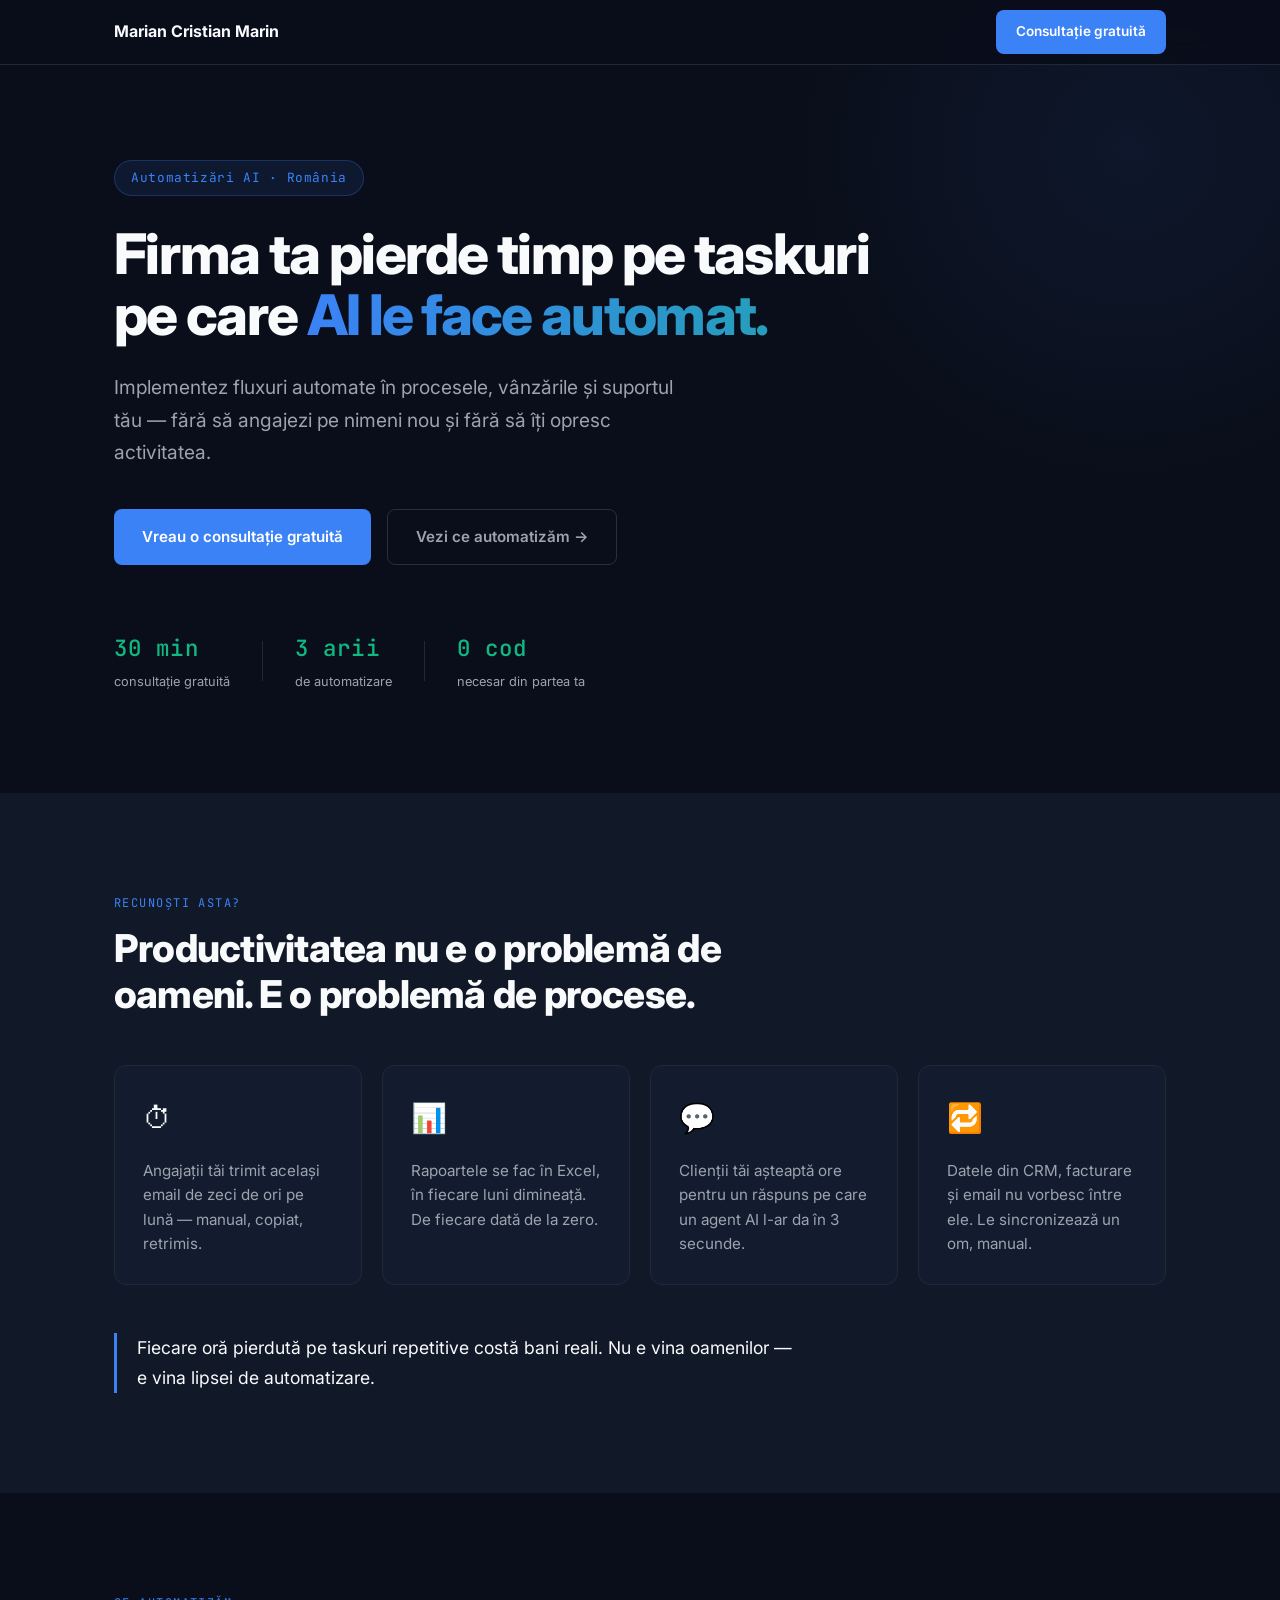
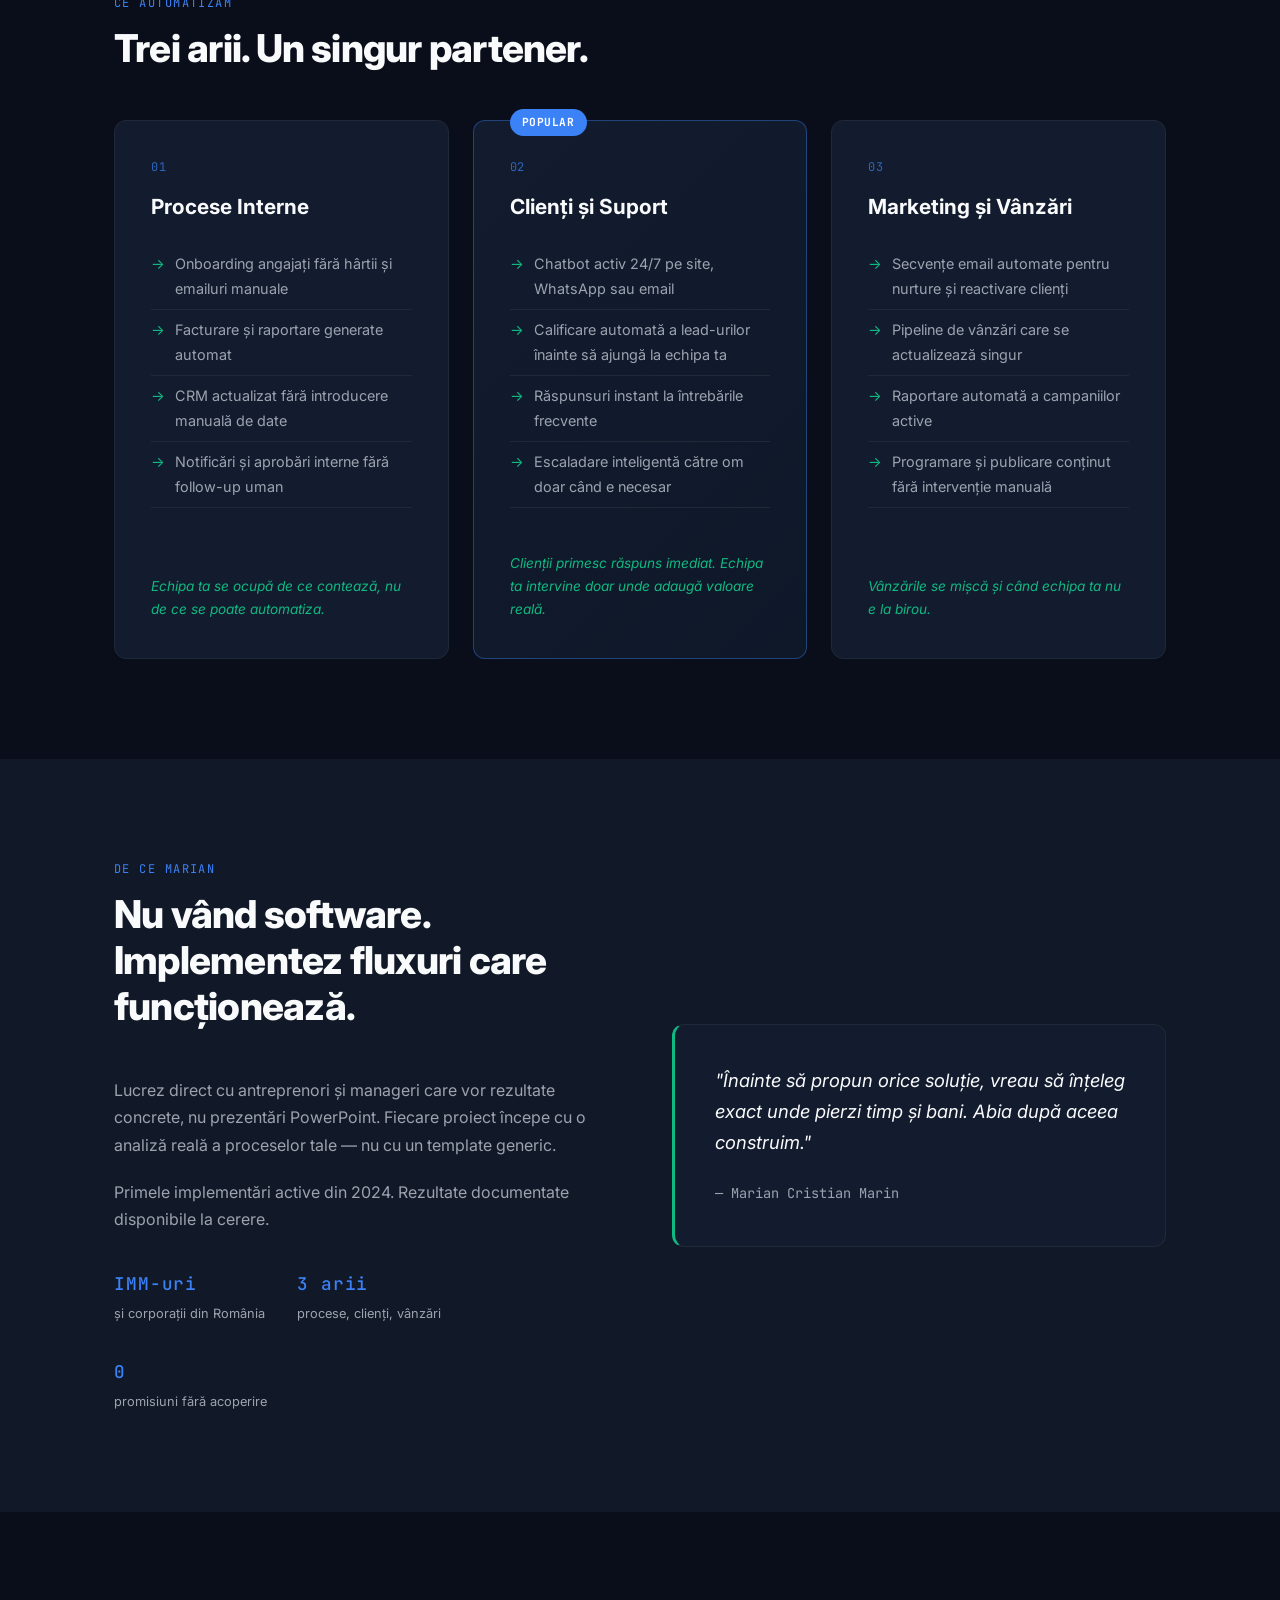
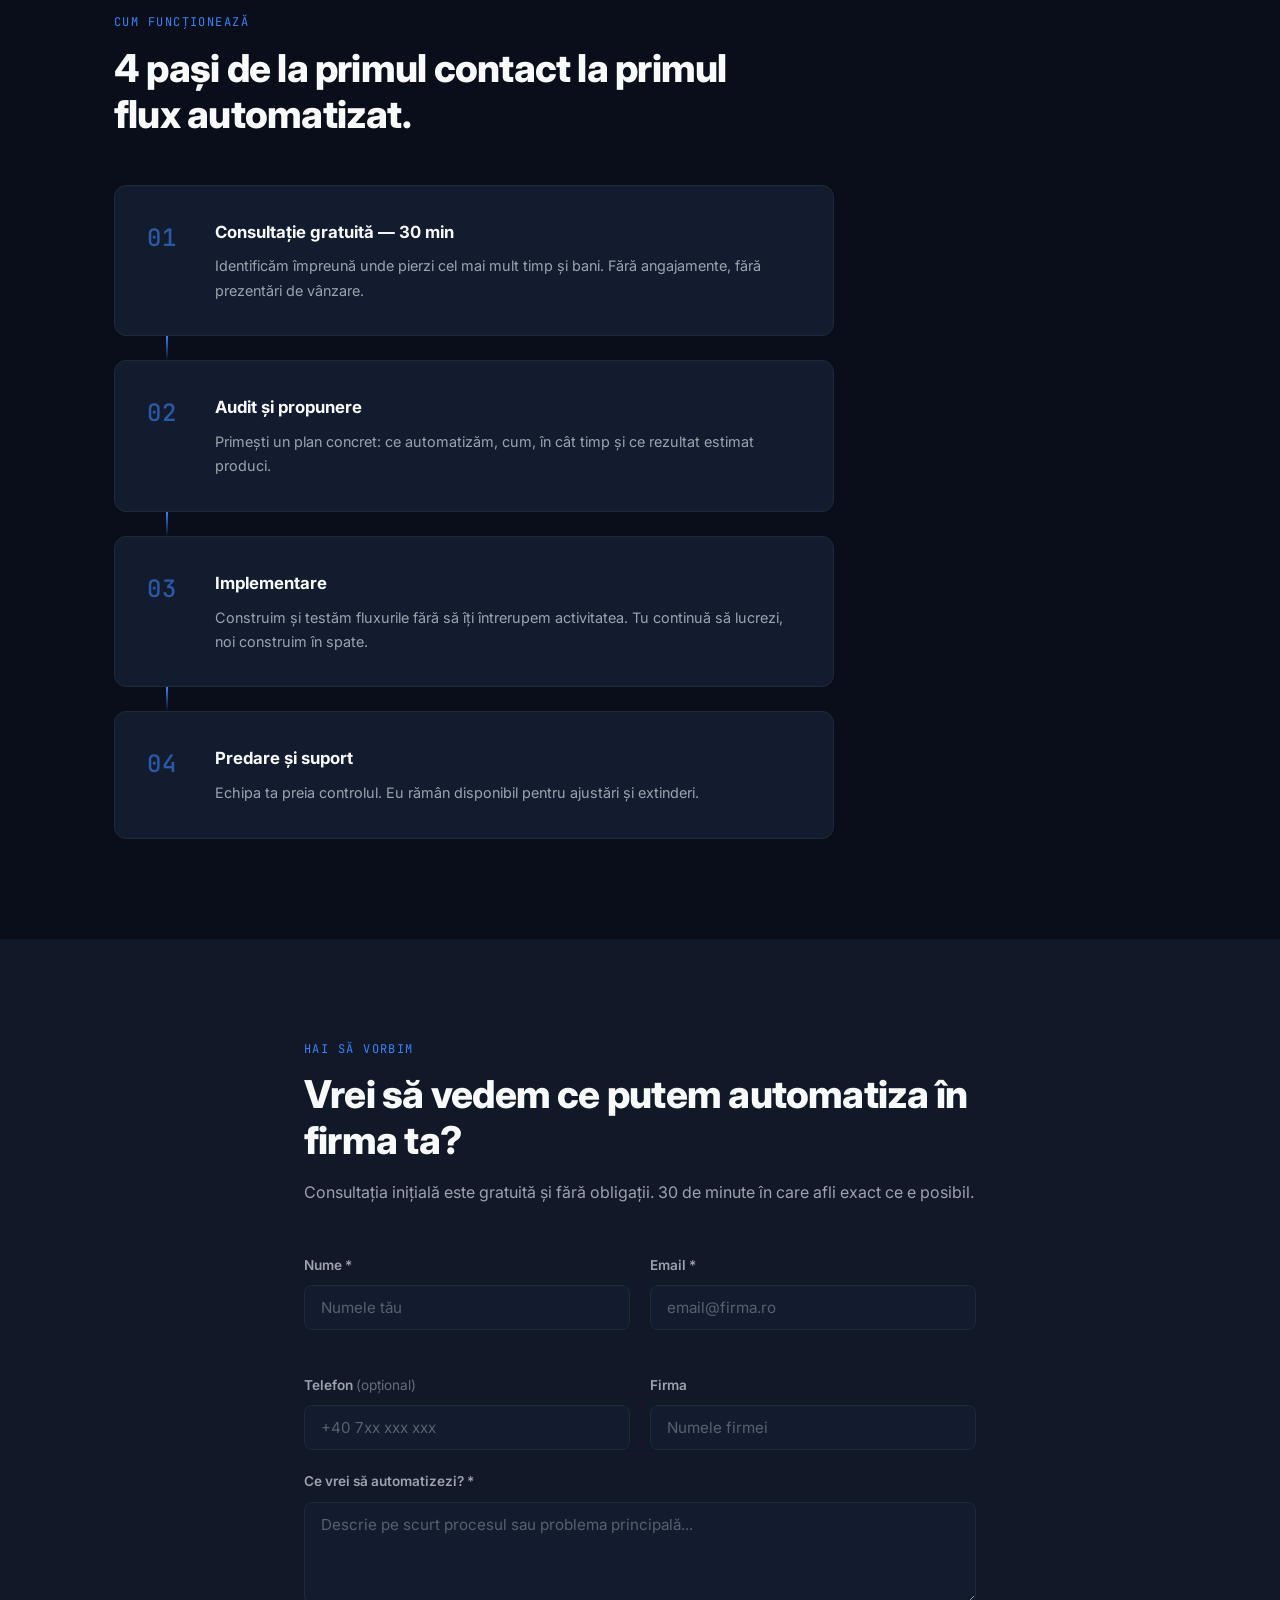
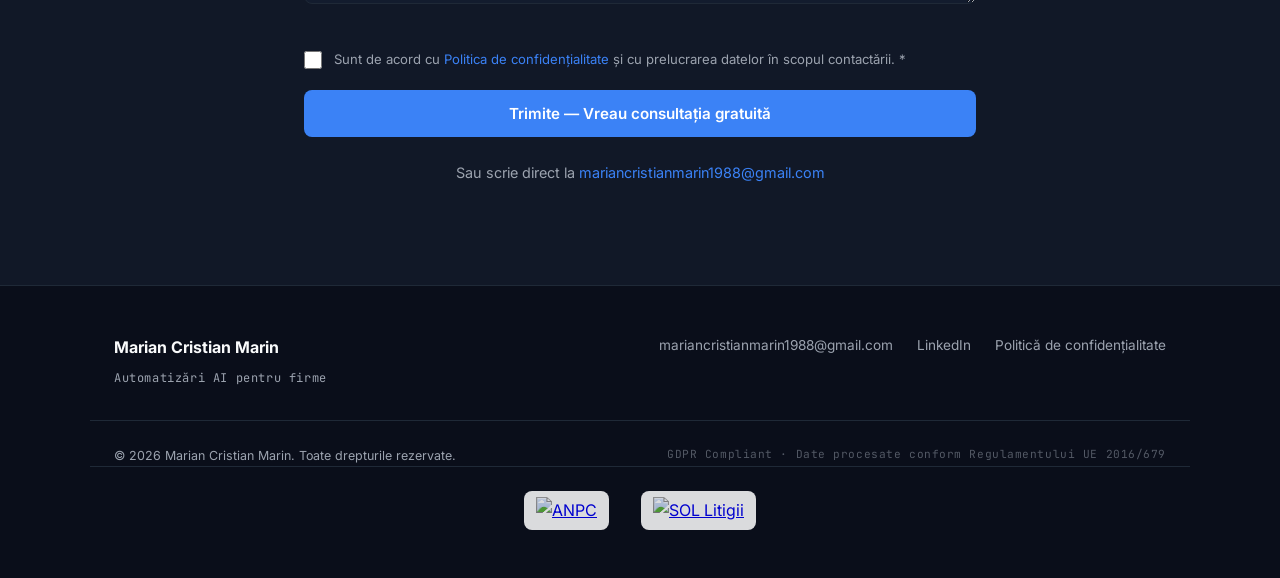
==== commit 3e1e800f: "Update index.html" ====
--- a/index.html
+++ b/index.html
@@ -3,7 +3,7 @@
 <head>
   <meta charset="UTF-8" />
   <meta name="viewport" content="width=device-width, initial-scale=1.0" />
-  <title>AutomatizÄri AI pentru Firme â Marian Cristian Marin</title>
+  <title>Automatizări AI pentru Firme — Marian Cristian Marin</title>
   <link href="https://fonts.googleapis.com/css2?family=Inter:wght@400;500;600;700;800&family=JetBrains+Mono:wght@400;500&display=swap" rel="stylesheet" />
   <style>
 *, *::before, *::after { box-sizing: border-box; margin: 0; padding: 0; }
@@ -62,7 +62,7 @@
 .serviciu__title { font-size: 1.3rem; font-weight: 700; margin-bottom: 20px; }
 .serviciu__list { list-style: none; margin-bottom: 24px; flex: 1; }
 .serviciu__list li { color: var(--text-secondary); font-size: 0.9rem; padding: 8px 0; border-bottom: 1px solid var(--border); display: flex; gap: 10px; }
-.serviciu__list li::before { content: 'â'; color: var(--accent-green); flex-shrink: 0; }
+.serviciu__list li::before { content: '→'; color: var(--accent-green); flex-shrink: 0; }
 .serviciu__impact { font-size: 0.85rem; color: var(--accent-green); font-style: italic; margin-top: auto; padding-top: 20px; }
 .credibilitate { padding: 100px 24px; background: var(--bg-secondary); }
 .credibilitate__inner { display: grid; grid-template-columns: 1fr 1fr; gap: 64px; align-items: center; }
@@ -138,20 +138,20 @@
   <nav class="nav" id="nav">
     <div class="container nav__inner">
       <span class="nav__logo">Marian Cristian Marin</span>
-      <a href="#contact" class="btn btn--nav">ConsultaÈie gratuitÄ</a>
+      <a href="#contact" class="btn btn--nav">Consultație gratuită</a>
     </div>
   </nav>
   <section class="hero" id="hero">
     <div class="container hero__inner">
-      <div class="hero__tag"><span class="mono">AutomatizÄri AI Â· RomÃ¢nia</span></div>
+      <div class="hero__tag"><span class="mono">Automatizări AI · România</span></div>
       <h1 class="hero__headline">Firma ta pierde timp pe taskuri pe care <span class="gradient-text">AI le face automat.</span></h1>
-      <p class="hero__sub">Implementez fluxuri automate Ã®n procesele, vÃ¢nzÄrile Èi suportul tÄu â fÄrÄ sÄ angajezi pe nimeni nou Èi fÄrÄ sÄ Ã®Èi opresc activitatea.</p>
+      <p class="hero__sub">Implementez fluxuri automate în procesele, vânzările și suportul tău — fără să angajezi pe nimeni nou și fără să îți opresc activitatea.</p>
       <div class="hero__cta">
-        <a href="#contact" class="btn btn--primary">Vreau o consultaÈie gratuitÄ</a>
-        <a href="#servicii" class="btn btn--ghost">Vezi ce automatizÄm â</a>
+        <a href="#contact" class="btn btn--primary">Vreau o consultație gratuită</a>
+        <a href="#servicii" class="btn btn--ghost">Vezi ce automatizăm →</a>
       </div>
       <div class="hero__proof">
-        <div class="proof__item"><span class="proof__num mono">30 min</span><span class="proof__label">consultaÈie gratuitÄ</span></div>
+        <div class="proof__item"><span class="proof__num mono">30 min</span><span class="proof__label">consultație gratuită</span></div>
         <div class="proof__divider"></div>
         <div class="proof__item"><span class="proof__num mono">3 arii</span><span class="proof__label">de automatizare</span></div>
         <div class="proof__divider"></div>
@@ -162,54 +162,54 @@
   </section>
   <section class="problema" id="problema">
     <div class="container">
-      <div class="section-label mono">RecunoÈti asta?</div>
-      <h2 class="section-title">Productivitatea nu e o problemÄ de oameni. E o problemÄ de procese.</h2>
+      <div class="section-label mono">Recunoști asta?</div>
+      <h2 class="section-title">Productivitatea nu e o problemă de oameni. E o problemă de procese.</h2>
       <div class="problema__grid">
-        <div class="problema__card fade-in"><div class="problema__icon">â±</div><p>AngajaÈii tÄi trimit acelaÈi email de zeci de ori pe lunÄ â manual, copiat, retrimis.</p></div>
-        <div class="problema__card fade-in"><div class="problema__icon">ð</div><p>Rapoartele se fac Ã®n Excel, Ã®n fiecare luni dimineaÈÄ. De fiecare datÄ de la zero.</p></div>
-        <div class="problema__card fade-in"><div class="problema__icon">ð¬</div><p>ClienÈii tÄi aÈteaptÄ ore pentru un rÄspuns pe care un agent AI l-ar da Ã®n 3 secunde.</p></div>
-        <div class="problema__card fade-in"><div class="problema__icon">ð</div><p>Datele din CRM, facturare Èi email nu vorbesc Ã®ntre ele. Le sincronizeazÄ un om, manual.</p></div>
-      </div>
-      <p class="problema__concluzie">Fiecare orÄ pierdutÄ pe taskuri repetitive costÄ bani reali. Nu e vina oamenilor â e vina lipsei de automatizare.</p>
+        <div class="problema__card fade-in"><div class="problema__icon">⏱</div><p>Angajații tăi trimit același email de zeci de ori pe lună — manual, copiat, retrimis.</p></div>
+        <div class="problema__card fade-in"><div class="problema__icon">📊</div><p>Rapoartele se fac în Excel, în fiecare luni dimineață. De fiecare dată de la zero.</p></div>
+        <div class="problema__card fade-in"><div class="problema__icon">💬</div><p>Clienții tăi așteaptă ore pentru un răspuns pe care un agent AI l-ar da în 3 secunde.</p></div>
+        <div class="problema__card fade-in"><div class="problema__icon">🔁</div><p>Datele din CRM, facturare și email nu vorbesc între ele. Le sincronizează un om, manual.</p></div>
+      </div>
+      <p class="problema__concluzie">Fiecare oră pierdută pe taskuri repetitive costă bani reali. Nu e vina oamenilor — e vina lipsei de automatizare.</p>
     </div>
   </section>
   <section class="servicii" id="servicii">
     <div class="container">
-      <div class="section-label mono">Ce automatizÄm</div>
+      <div class="section-label mono">Ce automatizăm</div>
       <h2 class="section-title">Trei arii. Un singur partener.</h2>
       <div class="servicii__grid">
         <div class="serviciu__card fade-in">
           <div class="serviciu__num mono">01</div>
           <h3 class="serviciu__title">Procese Interne</h3>
           <ul class="serviciu__list">
-            <li>Onboarding angajaÈi fÄrÄ hÃ¢rtii Èi emailuri manuale</li>
-            <li>Facturare Èi raportare generate automat</li>
-            <li>CRM actualizat fÄrÄ introducere manualÄ de date</li>
-            <li>NotificÄri Èi aprobÄri interne fÄrÄ follow-up uman</li>
+            <li>Onboarding angajați fără hârtii și emailuri manuale</li>
+            <li>Facturare și raportare generate automat</li>
+            <li>CRM actualizat fără introducere manuală de date</li>
+            <li>Notificări și aprobări interne fără follow-up uman</li>
           </ul>
-          <p class="serviciu__impact">Echipa ta se ocupÄ de ce conteazÄ, nu de ce se poate automatiza.</p>
+          <p class="serviciu__impact">Echipa ta se ocupă de ce contează, nu de ce se poate automatiza.</p>
         </div>
         <div class="serviciu__card serviciu__card--accent fade-in">
           <div class="serviciu__num mono">02</div>
-          <h3 class="serviciu__title">ClienÈi Èi Suport</h3>
+          <h3 class="serviciu__title">Clienți și Suport</h3>
           <ul class="serviciu__list">
             <li>Chatbot activ 24/7 pe site, WhatsApp sau email</li>
-            <li>Calificare automatÄ a lead-urilor Ã®nainte sÄ ajungÄ la echipa ta</li>
-            <li>RÄspunsuri instant la Ã®ntrebÄrile frecvente</li>
-            <li>Escaladare inteligentÄ cÄtre om doar cÃ¢nd e necesar</li>
+            <li>Calificare automată a lead-urilor înainte să ajungă la echipa ta</li>
+            <li>Răspunsuri instant la întrebările frecvente</li>
+            <li>Escaladare inteligentă către om doar când e necesar</li>
           </ul>
-          <p class="serviciu__impact">ClienÈii primesc rÄspuns imediat. Echipa ta intervine doar unde adaugÄ valoare realÄ.</p>
+          <p class="serviciu__impact">Clienții primesc răspuns imediat. Echipa ta intervine doar unde adaugă valoare reală.</p>
         </div>
         <div class="serviciu__card fade-in">
           <div class="serviciu__num mono">03</div>
-          <h3 class="serviciu__title">Marketing Èi VÃ¢nzÄri</h3>
+          <h3 class="serviciu__title">Marketing și Vânzări</h3>
           <ul class="serviciu__list">
-            <li>SecvenÈe email automate pentru nurture Èi reactivare clienÈi</li>
-            <li>Pipeline de vÃ¢nzÄri care se actualizeazÄ singur</li>
-            <li>Raportare automatÄ a campaniilor active</li>
-            <li>Programare Èi publicare conÈinut fÄrÄ intervenÈie manualÄ</li>
+            <li>Secvențe email automate pentru nurture și reactivare clienți</li>
+            <li>Pipeline de vânzări care se actualizează singur</li>
+            <li>Raportare automată a campaniilor active</li>
+            <li>Programare și publicare conținut fără intervenție manuală</li>
           </ul>
-          <p class="serviciu__impact">VÃ¢nzÄrile se miÈcÄ Èi cÃ¢nd echipa ta nu e la birou.</p>
+          <p class="serviciu__impact">Vânzările se mișcă și când echipa ta nu e la birou.</p>
         </div>
       </div>
     </div>
@@ -218,74 +218,74 @@
     <div class="container credibilitate__inner">
       <div class="credibilitate__text fade-in">
         <div class="section-label mono">De ce Marian</div>
-        <h2 class="section-title">Nu vÃ¢nd software. Implementez fluxuri care funcÈioneazÄ.</h2>
-        <p>Lucrez direct cu antreprenori Èi manageri care vor rezultate concrete, nu prezentÄri PowerPoint. Fiecare proiect Ã®ncepe cu o analizÄ realÄ a proceselor tale â nu cu un template generic.</p>
-        <p>Primele implementÄri active din 2024. Rezultate documentate disponibile la cerere.</p>
+        <h2 class="section-title">Nu vând software. Implementez fluxuri care funcționează.</h2>
+        <p>Lucrez direct cu antreprenori și manageri care vor rezultate concrete, nu prezentări PowerPoint. Fiecare proiect începe cu o analiză reală a proceselor tale — nu cu un template generic.</p>
+        <p>Primele implementări active din 2024. Rezultate documentate disponibile la cerere.</p>
         <div class="credibilitate__stats">
-          <div class="stat"><span class="stat__num mono">IMM-uri</span><span class="stat__label">Èi corporaÈii din RomÃ¢nia</span></div>
-          <div class="stat"><span class="stat__num mono">3 arii</span><span class="stat__label">procese, clienÈi, vÃ¢nzÄri</span></div>
-          <div class="stat"><span class="stat__num mono">0</span><span class="stat__label">promisiuni fÄrÄ acoperire</span></div>
+          <div class="stat"><span class="stat__num mono">IMM-uri</span><span class="stat__label">și corporații din România</span></div>
+          <div class="stat"><span class="stat__num mono">3 arii</span><span class="stat__label">procese, clienți, vânzări</span></div>
+          <div class="stat"><span class="stat__num mono">0</span><span class="stat__label">promisiuni fără acoperire</span></div>
         </div>
       </div>
       <div class="credibilitate__quote fade-in">
-        <blockquote>"Ãnainte sÄ propun orice soluÈie, vreau sÄ Ã®nÈeleg exact unde pierzi timp Èi bani. Abia dupÄ aceea construim."</blockquote>
-        <cite>â Marian Cristian Marin</cite>
+        <blockquote>"Înainte să propun orice soluție, vreau să înțeleg exact unde pierzi timp și bani. Abia după aceea construim."</blockquote>
+        <cite>— Marian Cristian Marin</cite>
       </div>
     </div>
   </section>
   <section class="proces" id="proces">
     <div class="container">
-      <div class="section-label mono">Cum funcÈioneazÄ</div>
-      <h2 class="section-title">4 paÈi de la primul contact la primul flux automatizat.</h2>
+      <div class="section-label mono">Cum funcționează</div>
+      <h2 class="section-title">4 pași de la primul contact la primul flux automatizat.</h2>
       <div class="proces__steps">
-        <div class="pas fade-in"><div class="pas__num mono">01</div><div class="pas__content"><h3 class="pas__title">ConsultaÈie gratuitÄ â 30 min</h3><p class="pas__desc">IdentificÄm Ã®mpreunÄ unde pierzi cel mai mult timp Èi bani. FÄrÄ angajamente, fÄrÄ prezentÄri de vÃ¢nzare.</p></div></div>
+        <div class="pas fade-in"><div class="pas__num mono">01</div><div class="pas__content"><h3 class="pas__title">Consultație gratuită — 30 min</h3><p class="pas__desc">Identificăm împreună unde pierzi cel mai mult timp și bani. Fără angajamente, fără prezentări de vânzare.</p></div></div>
         <div class="pas__connector"></div>
-        <div class="pas fade-in"><div class="pas__num mono">02</div><div class="pas__content"><h3 class="pas__title">Audit Èi propunere</h3><p class="pas__desc">PrimeÈti un plan concret: ce automatizÄm, cum, Ã®n cÃ¢t timp Èi ce rezultat estimat produci.</p></div></div>
+        <div class="pas fade-in"><div class="pas__num mono">02</div><div class="pas__content"><h3 class="pas__title">Audit și propunere</h3><p class="pas__desc">Primești un plan concret: ce automatizăm, cum, în cât timp și ce rezultat estimat produci.</p></div></div>
         <div class="pas__connector"></div>
-        <div class="pas fade-in"><div class="pas__num mono">03</div><div class="pas__content"><h3 class="pas__title">Implementare</h3><p class="pas__desc">Construim Èi testÄm fluxurile fÄrÄ sÄ Ã®Èi Ã®ntrerupem activitatea. Tu continuÄ sÄ lucrezi, noi construim Ã®n spate.</p></div></div>
+        <div class="pas fade-in"><div class="pas__num mono">03</div><div class="pas__content"><h3 class="pas__title">Implementare</h3><p class="pas__desc">Construim și testăm fluxurile fără să îți întrerupem activitatea. Tu continuă să lucrezi, noi construim în spate.</p></div></div>
         <div class="pas__connector"></div>
-        <div class="pas fade-in"><div class="pas__num mono">04</div><div class="pas__content"><h3 class="pas__title">Predare Èi suport</h3><p class="pas__desc">Echipa ta preia controlul. Eu rÄmÃ¢n disponibil pentru ajustÄri Èi extinderi.</p></div></div>
+        <div class="pas fade-in"><div class="pas__num mono">04</div><div class="pas__content"><h3 class="pas__title">Predare și suport</h3><p class="pas__desc">Echipa ta preia controlul. Eu rămân disponibil pentru ajustări și extinderi.</p></div></div>
       </div>
     </div>
   </section>
   <section class="cta-final" id="contact">
     <div class="container cta-final__inner fade-in">
-      <div class="section-label mono">Hai sÄ vorbim</div>
-      <h2 class="cta-final__title">Vrei sÄ vedem ce putem automatiza Ã®n firma ta?</h2>
-      <p class="cta-final__sub">ConsultaÈia iniÈialÄ este gratuitÄ Èi fÄrÄ obligaÈii. 30 de minute Ã®n care afli exact ce e posibil.</p>
+      <div class="section-label mono">Hai să vorbim</div>
+      <h2 class="cta-final__title">Vrei să vedem ce putem automatiza în firma ta?</h2>
+      <p class="cta-final__sub">Consultația inițială este gratuită și fără obligații. 30 de minute în care afli exact ce e posibil.</p>
       <form class="contact-form" id="contactForm" novalidate>
         <div class="form__row">
-          <div class="form__group"><label for="nume">Nume *</label><input type="text" id="nume" name="nume" placeholder="Numele tÄu" required /><span class="form__error" id="err-nume"></span></div>
+          <div class="form__group"><label for="nume">Nume *</label><input type="text" id="nume" name="nume" placeholder="Numele tău" required /><span class="form__error" id="err-nume"></span></div>
           <div class="form__group"><label for="email">Email *</label><input type="email" id="email" name="email" placeholder="email@firma.ro" required /><span class="form__error" id="err-email"></span></div>
         </div>
         <div class="form__row">
-          <div class="form__group"><label for="telefon">Telefon <span class="optional">(opÈional)</span></label><input type="tel" id="telefon" name="telefon" placeholder="+40 7xx xxx xxx" /></div>
+          <div class="form__group"><label for="telefon">Telefon <span class="optional">(opțional)</span></label><input type="tel" id="telefon" name="telefon" placeholder="+40 7xx xxx xxx" /></div>
           <div class="form__group"><label for="firma">Firma</label><input type="text" id="firma" name="firma" placeholder="Numele firmei" /></div>
         </div>
-        <div class="form__group form__group--full"><label for="mesaj">Ce vrei sÄ automatizezi? *</label><textarea id="mesaj" name="mesaj" rows="4" placeholder="Descrie pe scurt procesul sau problema principalÄ..." required></textarea><span class="form__error" id="err-mesaj"></span></div>
+        <div class="form__group form__group--full"><label for="mesaj">Ce vrei să automatizezi? *</label><textarea id="mesaj" name="mesaj" rows="4" placeholder="Descrie pe scurt procesul sau problema principală..." required></textarea><span class="form__error" id="err-mesaj"></span></div>
         <div class="form__gdpr">
           <input type="checkbox" id="gdpr" name="gdpr" required />
-          <label for="gdpr">Sunt de acord cu <a href="privacy.html" class="link">Politica de confidenÈialitate</a> Èi cu prelucrarea datelor Ã®n scopul contactÄrii. *</label>
+          <label for="gdpr">Sunt de acord cu <a href="privacy.html" class="link">Politica de confidențialitate</a> și cu prelucrarea datelor în scopul contactării. *</label>
           <span class="form__error" id="err-gdpr"></span>
         </div>
-        <button type="submit" class="btn btn--primary btn--full">Trimite â Vreau consultaÈia gratuitÄ</button>
-        <div class="form__success" id="formSuccess" style="display:none;">â Mesajul a fost trimis. Te contactez Ã®n cel mult 24 de ore.</div>
+        <button type="submit" class="btn btn--primary btn--full">Trimite — Vreau consultația gratuită</button>
+        <div class="form__success" id="formSuccess" style="display:none;">✓ Mesajul a fost trimis. Te contactez în cel mult 24 de ore.</div>
       </form>
       <p class="cta-final__alt">Sau scrie direct la <a href="mailto:mariancristianmarin1988@gmail.com" class="link">mariancristianmarin1988@gmail.com</a></p>
     </div>
   </section>
   <footer class="footer">
     <div class="container footer__inner">
-      <div class="footer__left"><span class="footer__name">Marian Cristian Marin</span><span class="footer__tagline mono">AutomatizÄri AI pentru firme</span></div>
+      <div class="footer__left"><span class="footer__name">Marian Cristian Marin</span><span class="footer__tagline mono">Automatizări AI pentru firme</span></div>
       <div class="footer__links">
         <a href="mailto:mariancristianmarin1988@gmail.com" class="footer__link">mariancristianmarin1988@gmail.com</a>
         <a href="https://linkedin.com" target="_blank" rel="noopener" class="footer__link">LinkedIn</a>
-        <a href="privacy.html" class="footer__link">PoliticÄ de confidenÈialitate</a>
+        <a href="privacy.html" class="footer__link">Politică de confidențialitate</a>
       </div>
     </div>
     <div class="container footer__bottom">
-      <span>Â© 2026 Marian Cristian Marin. Toate drepturile rezervate.</span>
-      <span class="mono footer__gdpr">GDPR Compliant Â· Date procesate conform Regulamentului UE 2016/679</span>
+      <span>© 2026 Marian Cristian Marin. Toate drepturile rezervate.</span>
+      <span class="mono footer__gdpr">GDPR Compliant · Date procesate conform Regulamentului UE 2016/679</span>
     </div>
       <div class="container footer__anpc">
       <a href="https://anpc.ro/ce-este-sal/" target="_blank" rel="noopener" class="footer__anpc-link">
@@ -308,15 +308,15 @@
 ['nume','email','mesaj'].forEach(id=>{ const el=document.getElementById(id); if(el)el.addEventListener('input',()=>clearError(id)); });
 if(form){ form.addEventListener('submit',(e)=>{ e.preventDefault(); let valid=true; ['nume','email','mesaj','gdpr'].forEach(id=>clearError(id));
 const nume=document.getElementById('nume').value.trim(); const email=document.getElementById('email').value.trim(); const mesaj=document.getElementById('mesaj').value.trim(); const gdpr=document.getElementById('gdpr').checked;
-if(!nume){showError('nume','Te rog introdu numele tÄu.');valid=false;}
-if(!email){showError('email','Te rog introdu adresa de email.');valid=false;}else if(!/^[^\s@]+@[^\s@]+\.[^\s@]+$/.test(email)){showError('email','Adresa de email nu este validÄ.');valid=false;}
-if(!mesaj){showError('mesaj','Te rog descrie pe scurt ce vrei sÄ automatizezi.');valid=false;}
+if(!nume){showError('nume','Te rog introdu numele tău.');valid=false;}
+if(!email){showError('email','Te rog introdu adresa de email.');valid=false;}else if(!/^[^\s@]+@[^\s@]+\.[^\s@]+$/.test(email)){showError('email','Adresa de email nu este validă.');valid=false;}
+if(!mesaj){showError('mesaj','Te rog descrie pe scurt ce vrei să automatizezi.');valid=false;}
 if(!gdpr){showError('gdpr','Este necesar acordul pentru prelucrarea datelor.');valid=false;}
 if(!valid)return;
 const btn=form.querySelector('button[type="submit"]'); btn.textContent='Se trimite...'; btn.disabled=true;
 emailjs.sendForm('service_ID','template_ID',form,'USER_PUBLIC_KEY')
         .then(()=>{ form.style.display='none'; successMsg.style.display='block'; })
-        .catch(()=>{ btn.textContent='Trimite — Vreau consultatia gratuita'; btn.disabled=false; }); }); }
+        .catch(()=>{ btn.textContent='Trimite — Vreau consultația gratuită'; btn.disabled=false; }); }); }
 document.querySelectorAll('a[href^="#"]').forEach(a=>{ a.addEventListener('click',(e)=>{ const t=document.querySelector(a.getAttribute('href')); if(t){e.preventDefault(); window.scrollTo({top:t.getBoundingClientRect().top+window.scrollY-80,behavior:'smooth'});} }); });
   </script>
 </body>
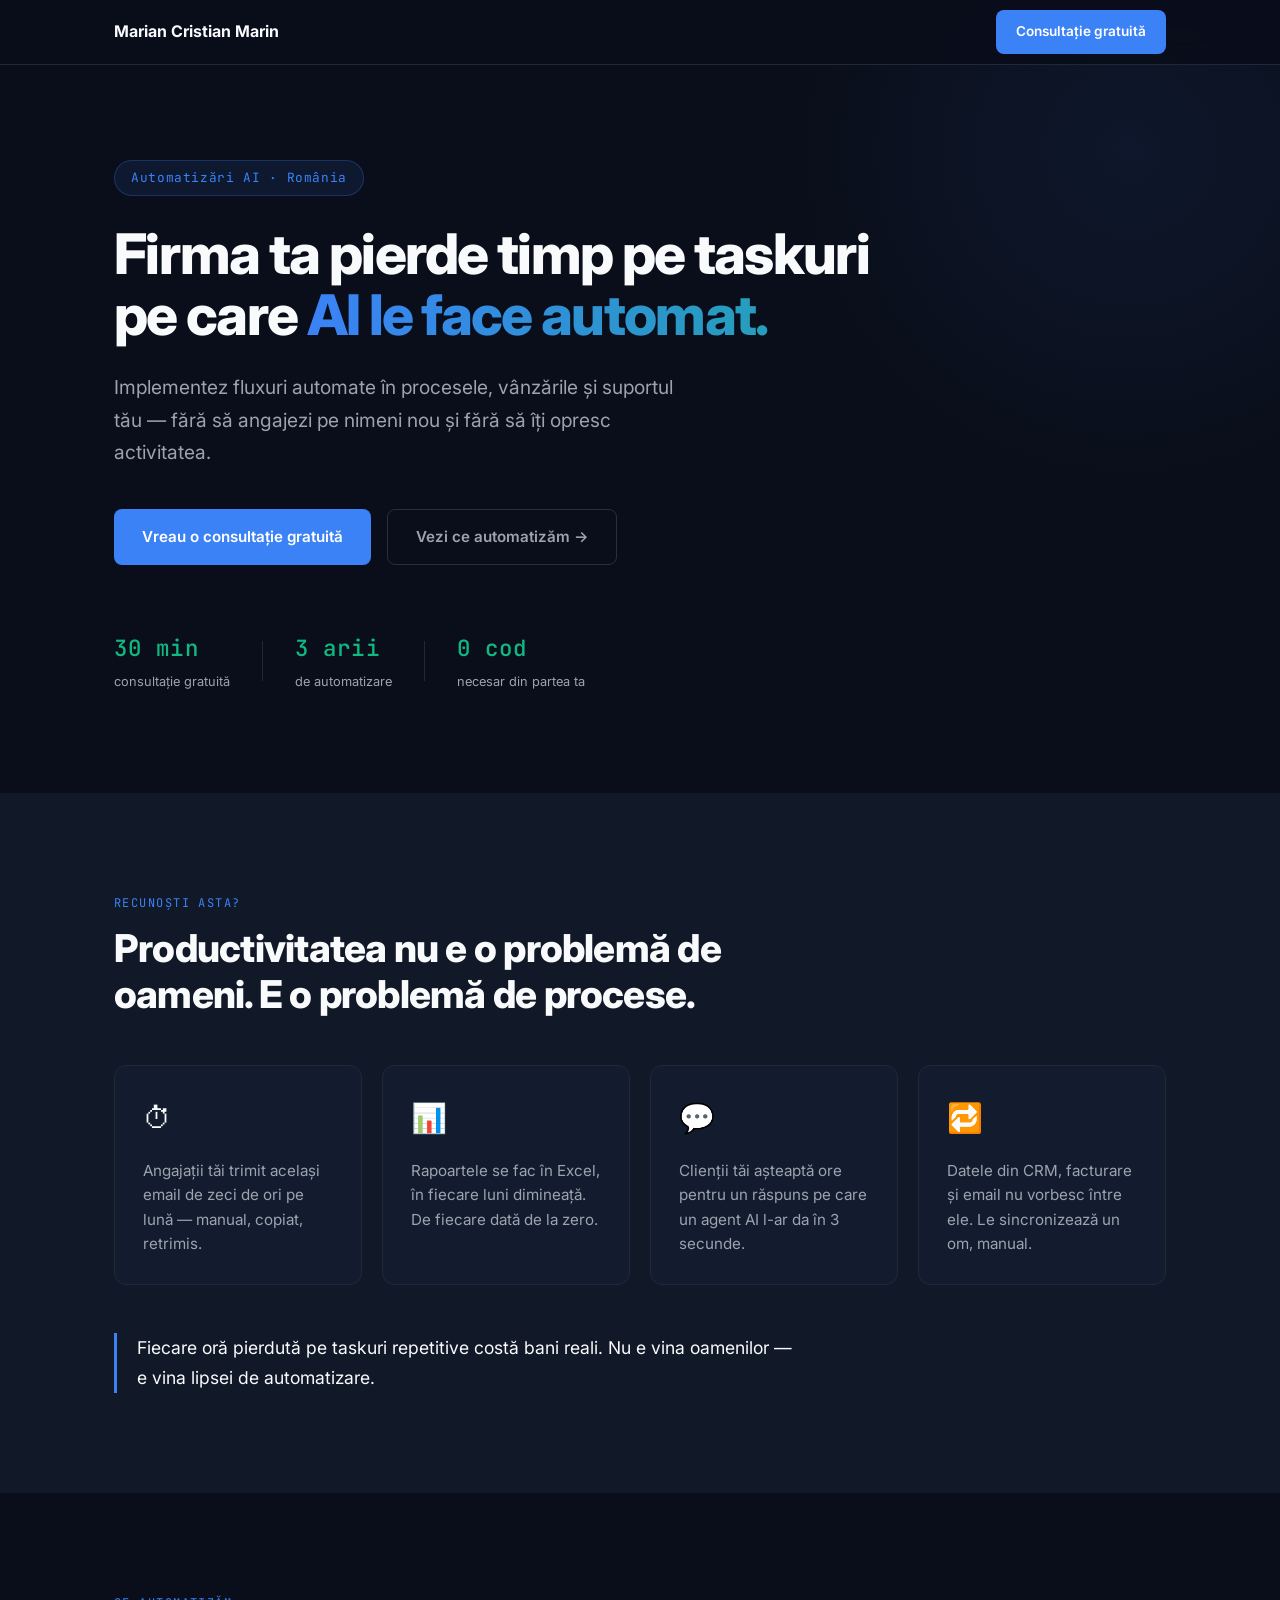
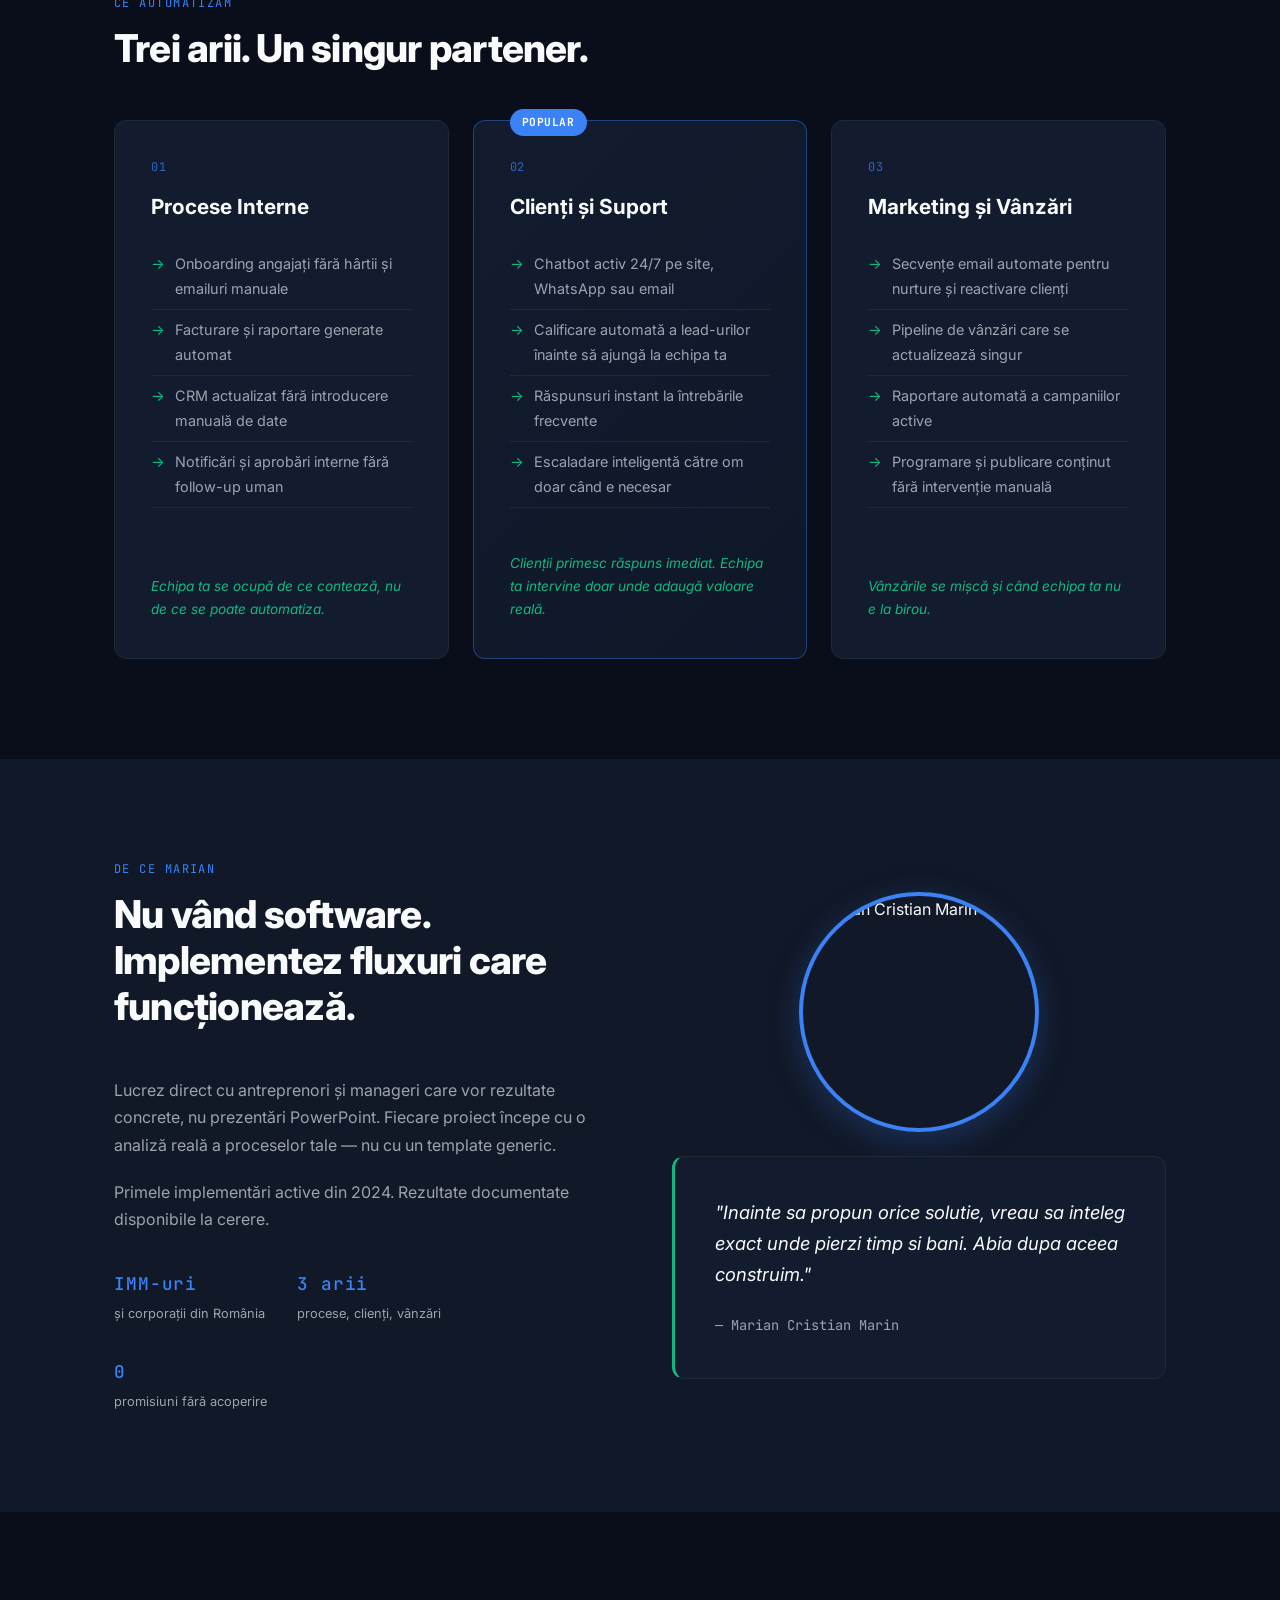
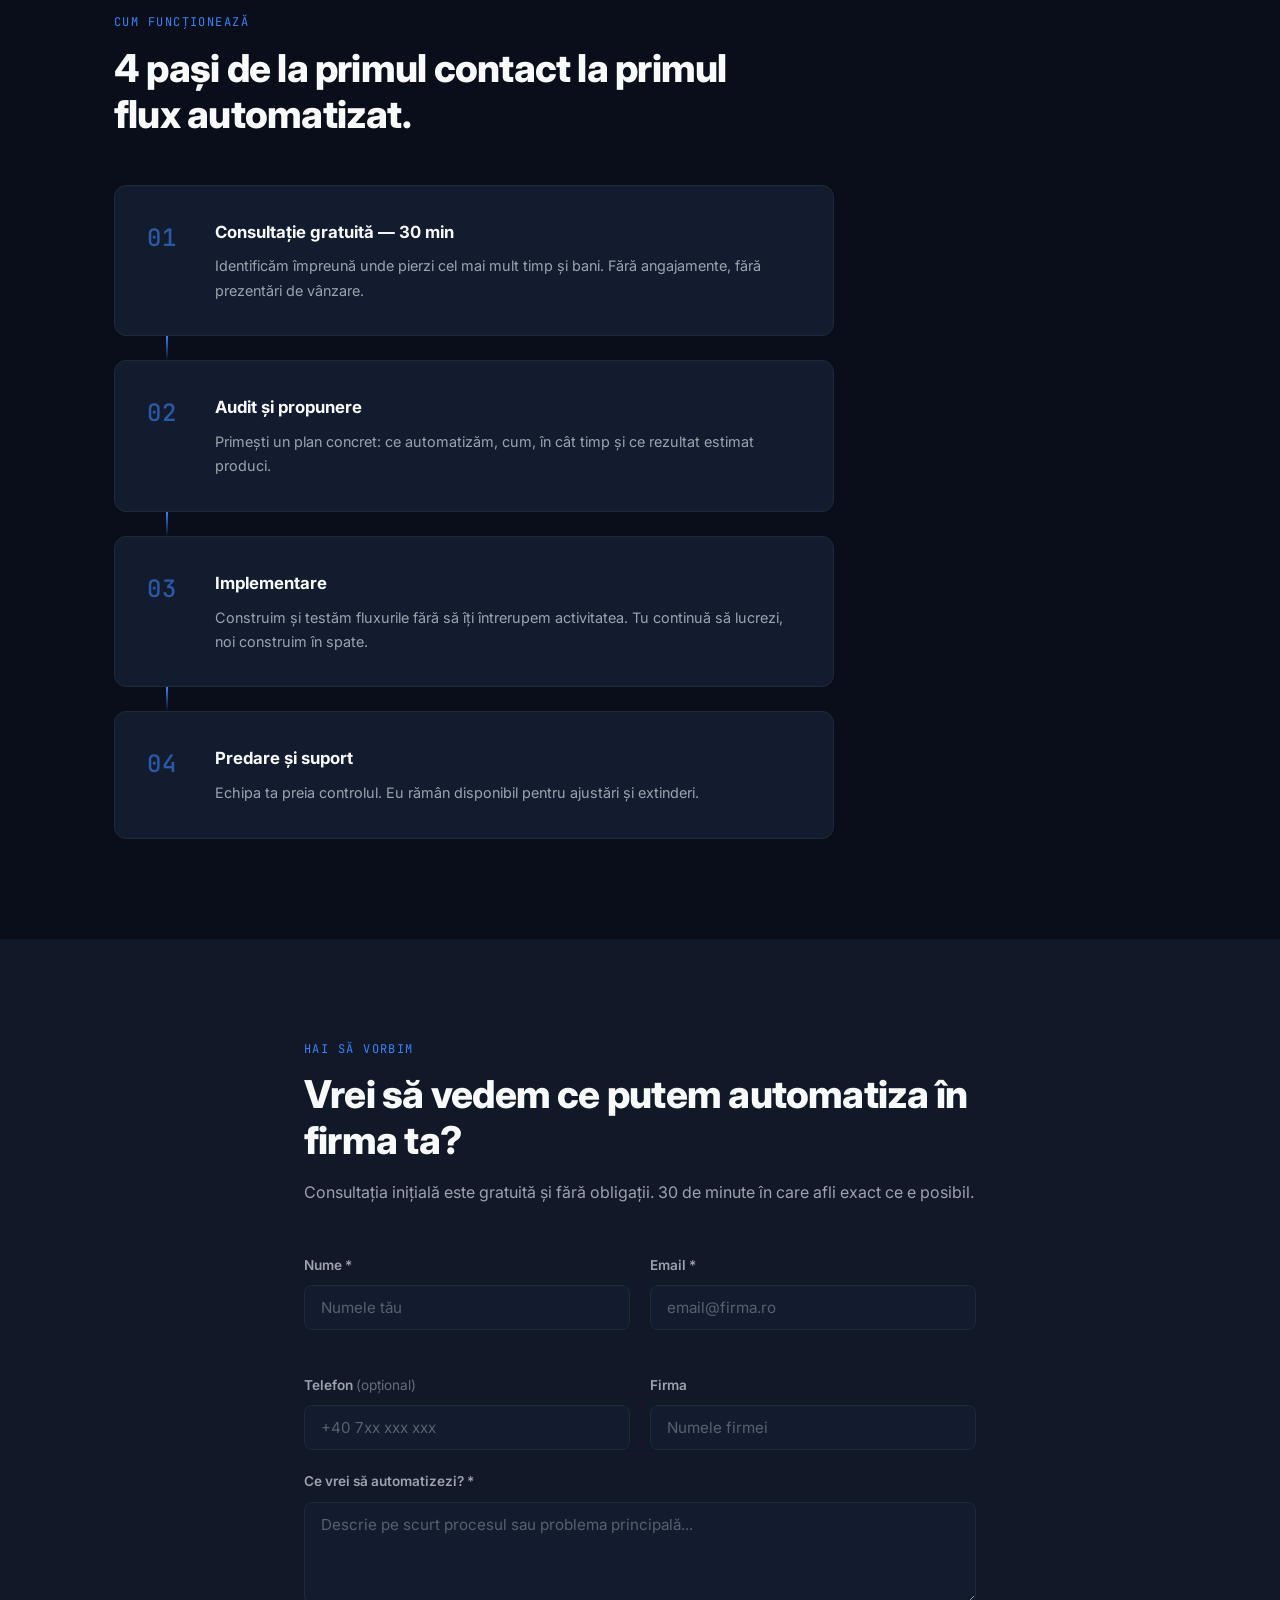
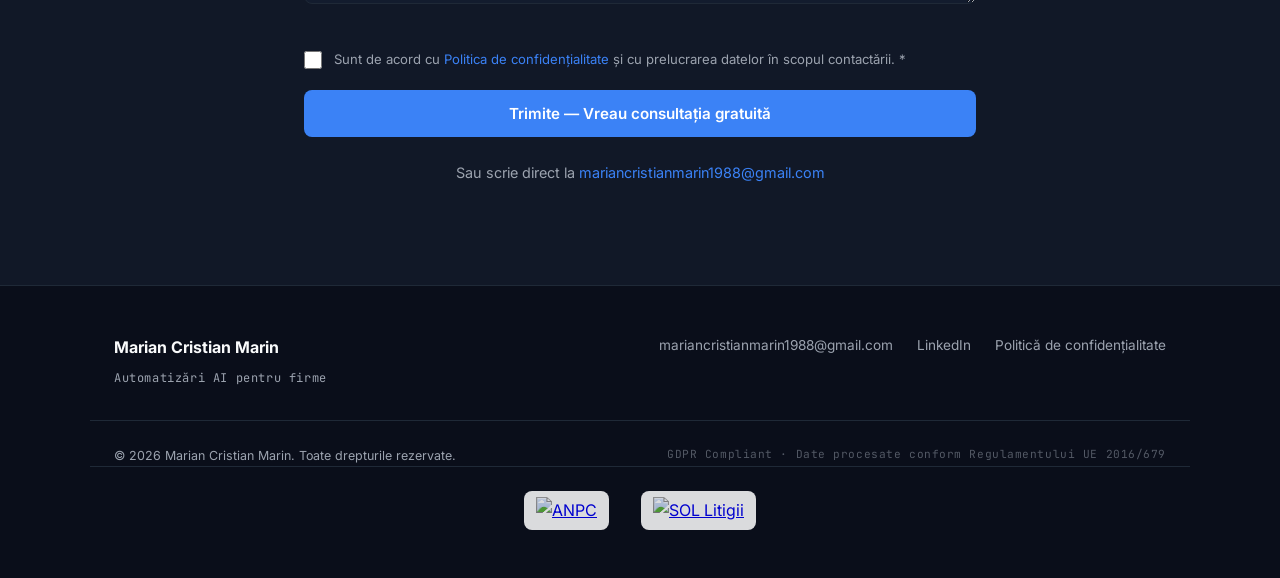
==== commit 3939cefa: "index.html: adaugat poza profil in sectiunea despre, CSS profil" ====
--- a/index.html
+++ b/index.html
@@ -74,7 +74,13 @@
 .credibilitate__quote { background: var(--bg-card); border: 1px solid var(--border); border-left: 3px solid var(--accent-green); border-radius: var(--radius); padding: 40px; }
 .credibilitate__quote blockquote { font-size: 1.15rem; line-height: 1.7; font-style: italic; margin-bottom: 20px; }
 .credibilitate__quote cite { font-size: 0.85rem; color: var(--text-secondary); font-style: normal; font-family: var(--font-mono); }
-.proces { padding: 100px 24px; }
+.credibilitate__photo { display: flex; flex-direction: column; align-items: center; gap: 24px; }
+.profile-img-wrap { width: 240px; height: 240px; border-radius: 50%; overflow: hidden; border: 4px solid var(--accent-blue); box-shadow: 0 8px 32px rgba(59,130,246,0.25); flex-shrink: 0; }
+.profile-img { width: 100%; height: 100%; object-fit: cover; object-position: top; }
+.credibilitate__photo .credibilitate__quote { width: 100%; }
+@media (max-width: 768px) { .profile-img-wrap { width: 160px; height: 160px; } }
+
+    .proces { padding: 100px 24px; }
 .proces__steps { display: flex; flex-direction: column; max-width: 720px; }
 .pas { display: flex; gap: 28px; align-items: flex-start; padding: 32px; background: var(--bg-card); border: 1px solid var(--border); border-radius: var(--radius); transition: border-color 0.2s; }
 .pas:hover { border-color: var(--accent-blue); }
@@ -227,9 +233,14 @@
           <div class="stat"><span class="stat__num mono">0</span><span class="stat__label">promisiuni fără acoperire</span></div>
         </div>
       </div>
-      <div class="credibilitate__quote fade-in">
-        <blockquote>"Înainte să propun orice soluție, vreau să înțeleg exact unde pierzi timp și bani. Abia după aceea construim."</blockquote>
-        <cite>— Marian Cristian Marin</cite>
+      <div class="credibilitate__photo fade-in">
+        <div class="profile-img-wrap">
+          <img src="marian-profile.png" alt="Marian Cristian Marin" class="profile-img" />
+        </div>
+        <div class="credibilitate__quote">
+          <blockquote>"Inainte sa propun orice solutie, vreau sa inteleg exact unde pierzi timp si bani. Abia dupa aceea construim."</blockquote>
+          <cite>— Marian Cristian Marin</cite>
+        </div>
       </div>
     </div>
   </section>
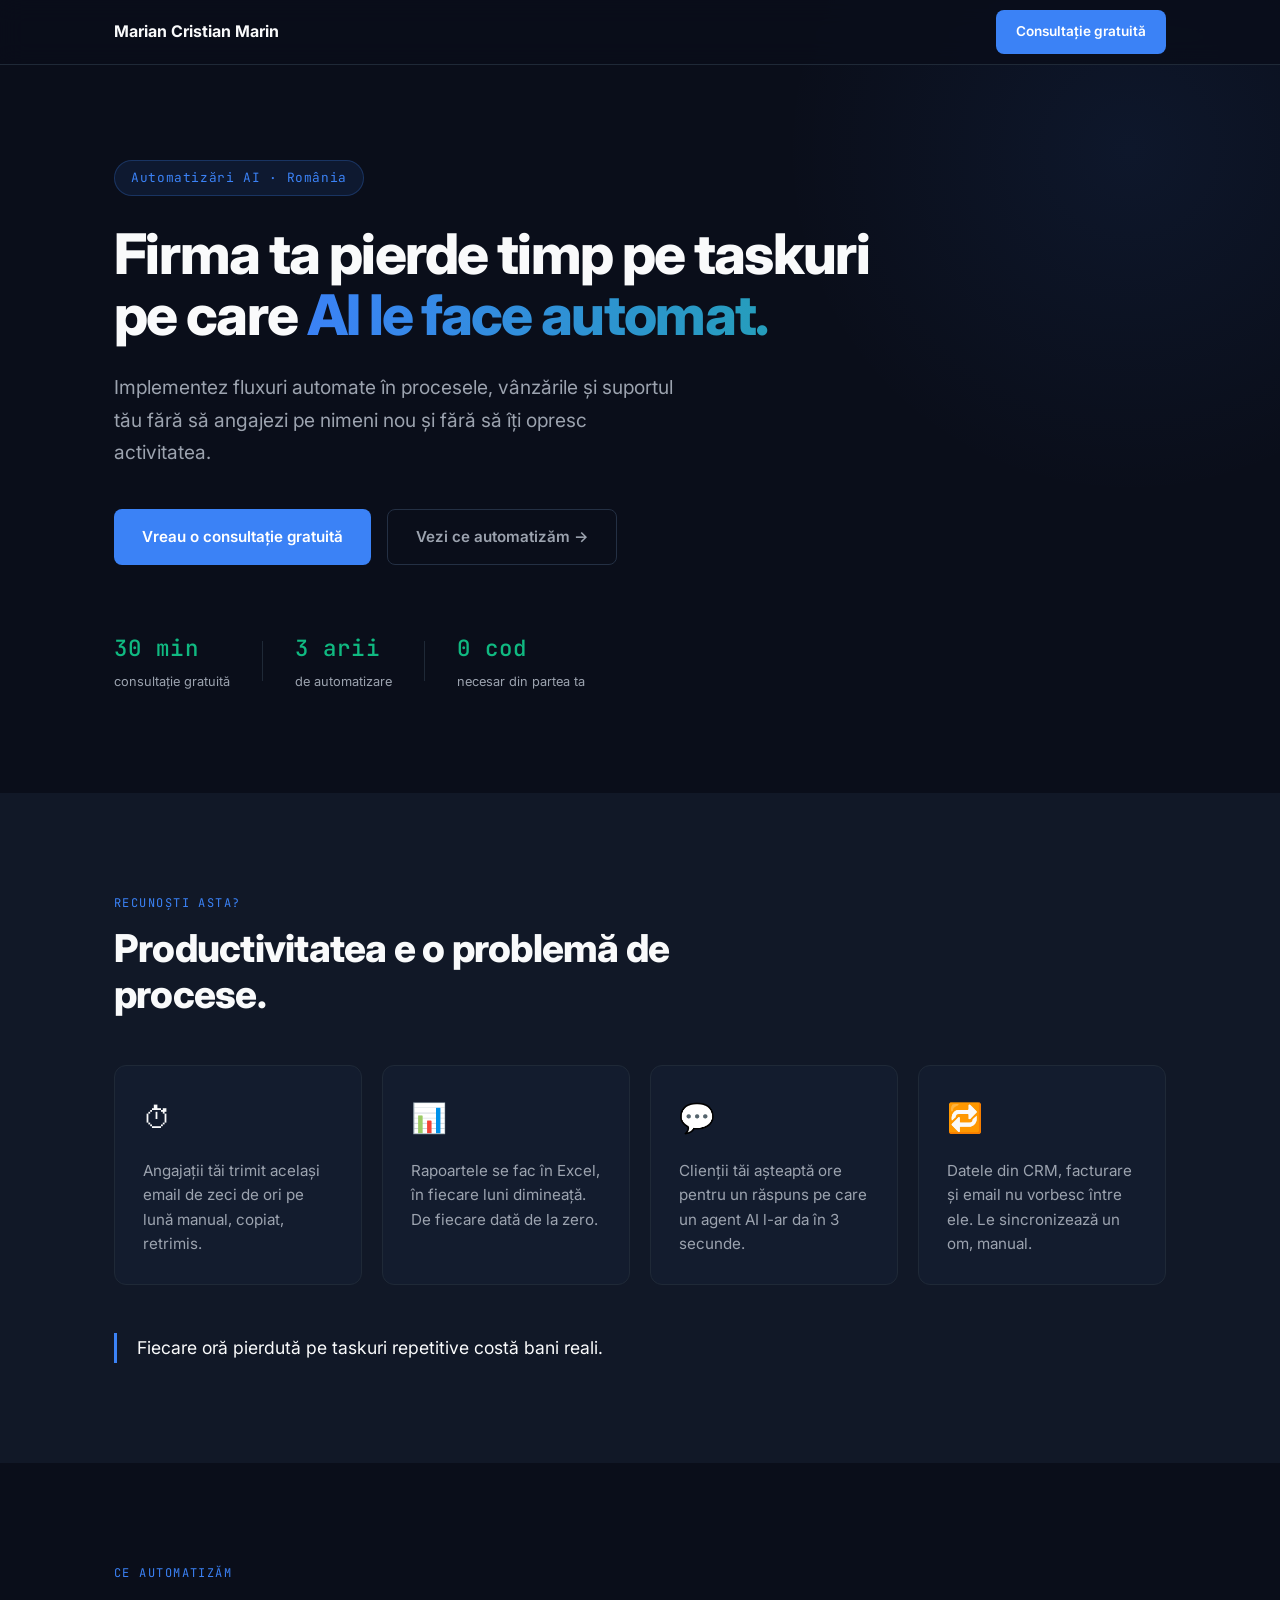
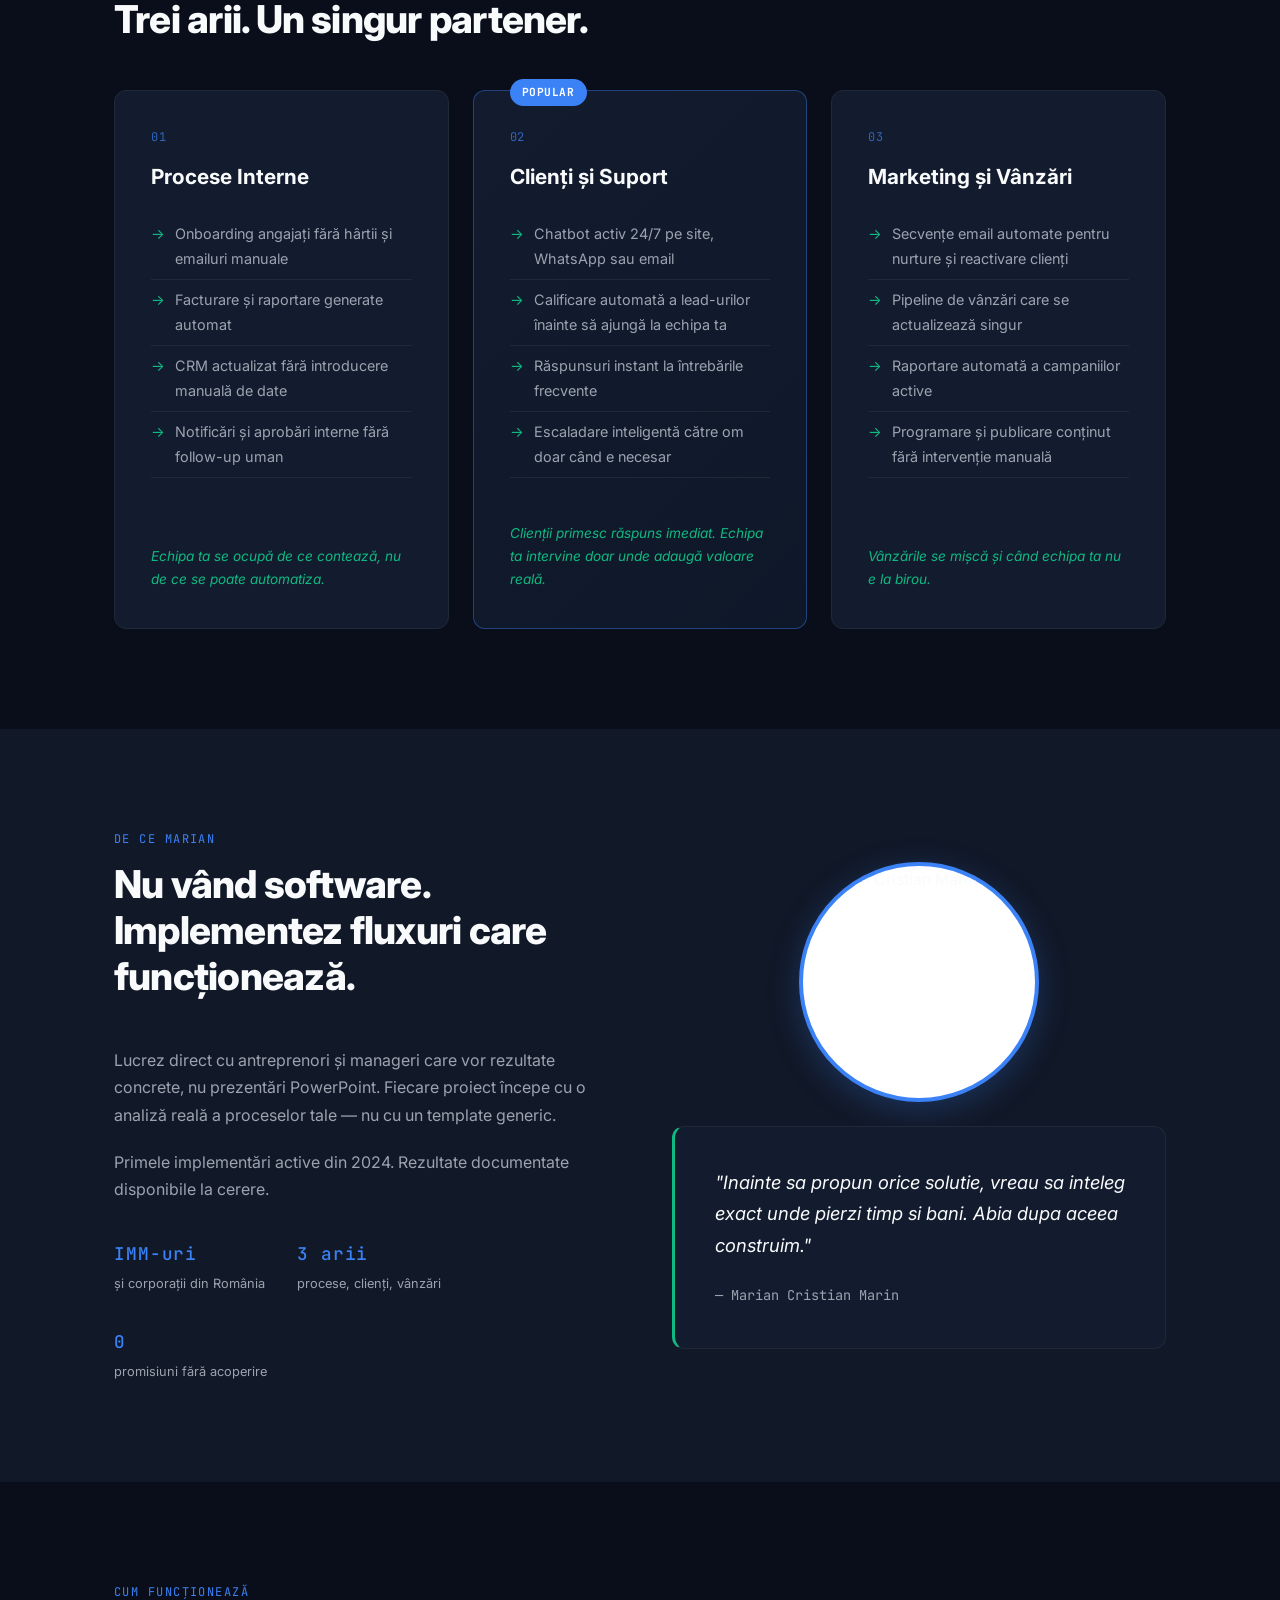
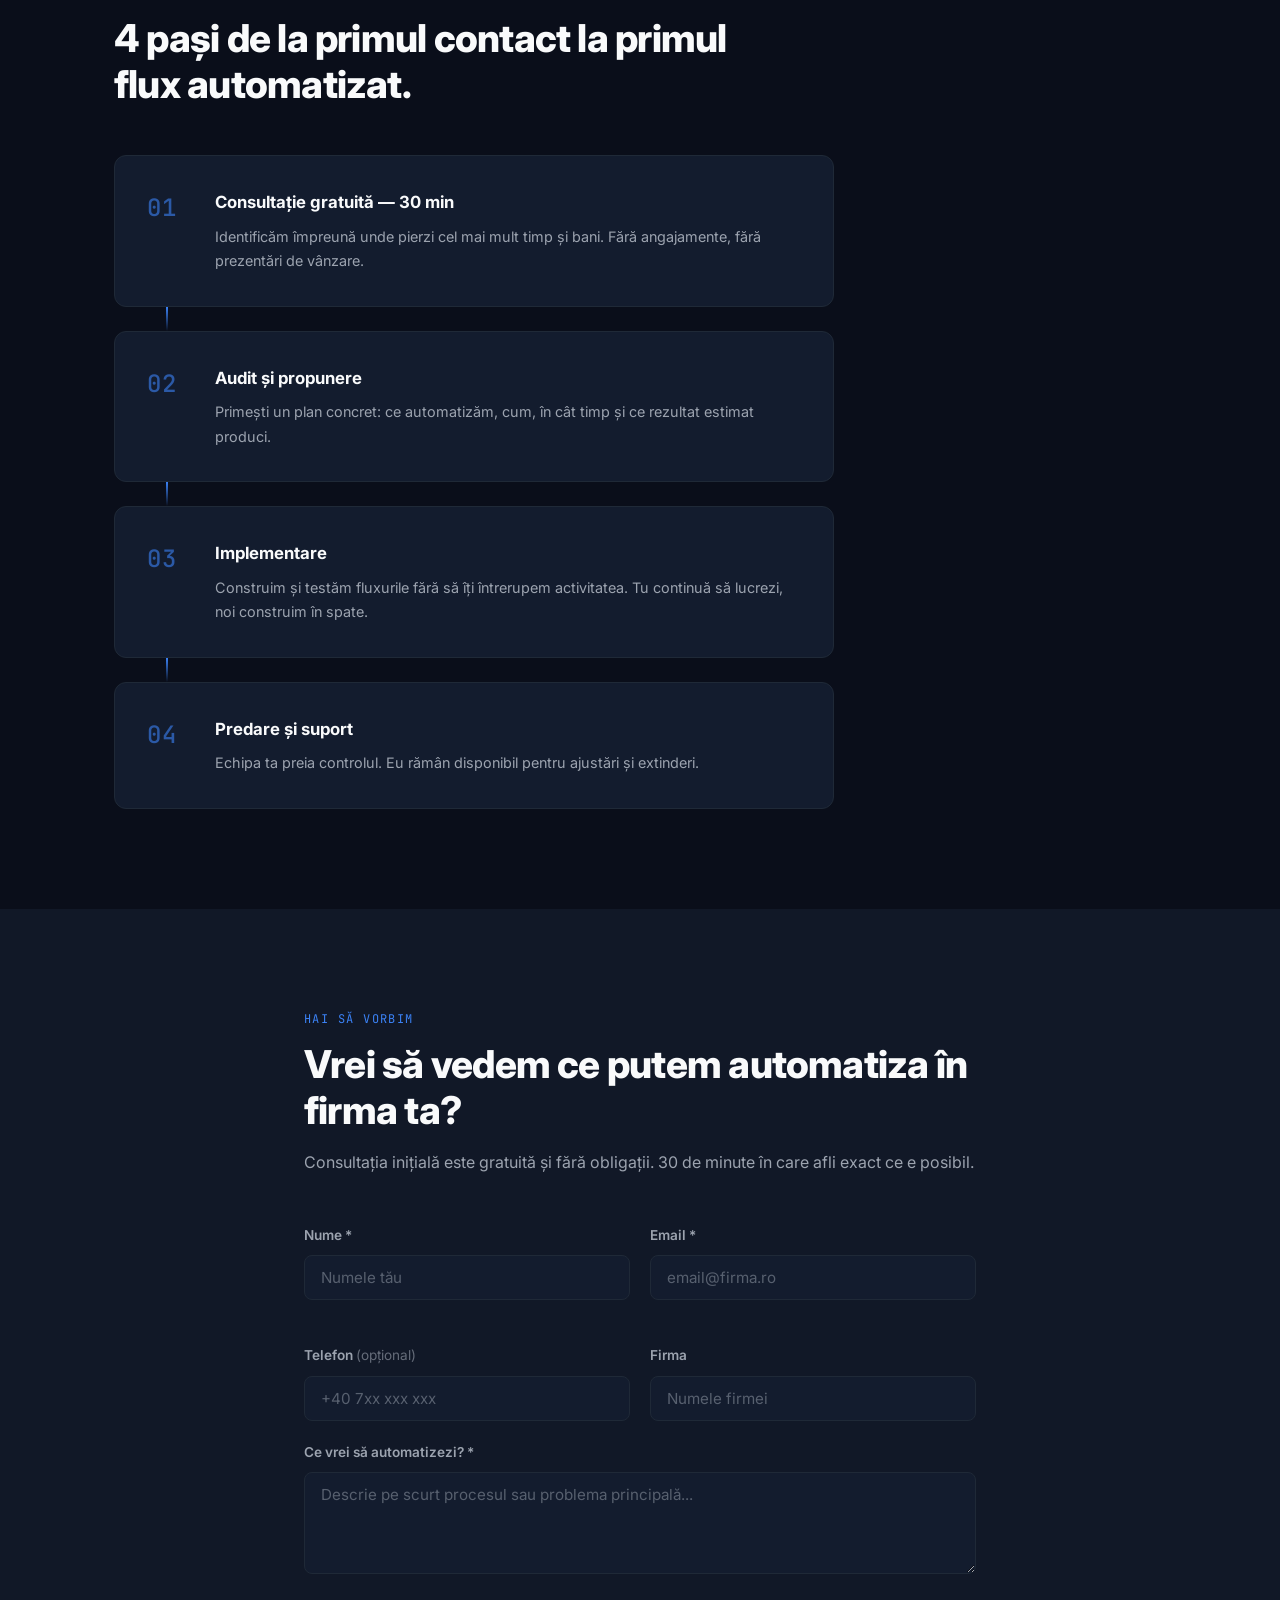
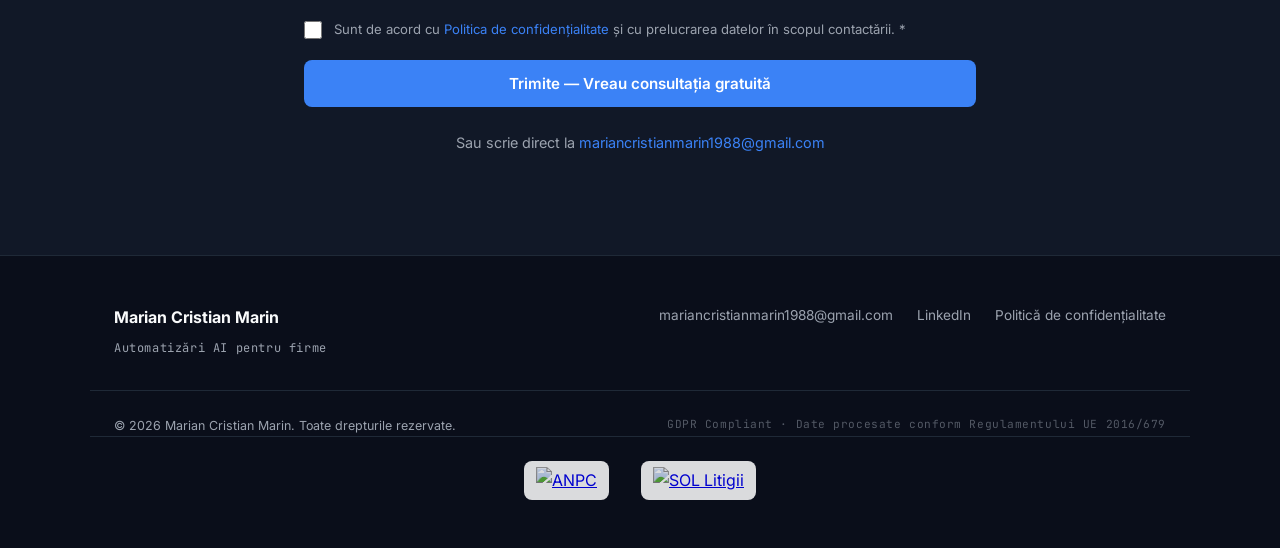
==== commit 043255c1: "EmailJS: inlocuit service_ID, template_ID, PUBLIC_KEY cu valori reale" ====
--- a/index.html
+++ b/index.html
@@ -75,12 +75,27 @@
 .credibilitate__quote blockquote { font-size: 1.15rem; line-height: 1.7; font-style: italic; margin-bottom: 20px; }
 .credibilitate__quote cite { font-size: 0.85rem; color: var(--text-secondary); font-style: normal; font-family: var(--font-mono); }
 .credibilitate__photo { display: flex; flex-direction: column; align-items: center; gap: 24px; }
-.profile-img-wrap { width: 240px; height: 240px; border-radius: 50%; overflow: hidden; border: 4px solid var(--accent-blue); box-shadow: 0 8px 32px rgba(59,130,246,0.25); flex-shrink: 0; }
-.profile-img { width: 100%; height: 100%; object-fit: cover; object-position: top; }
-.credibilitate__photo .credibilitate__quote { width: 100%; }
+.profile-img-wrap {
+  width: 240px;
+  height: 240px;
+  border-radius: 50%;
+  overflow: hidden;
+  border: 4px solid var(--accent-blue);
+  box-shadow: 0 8px 32px rgba(59,130,246,0.25);
+  flex-shrink: 0;
+  display: block;
+  background: #ffffff;
+  opacity: 1 !important;
+}
+.profile-img {
+  width: 100%;
+  height: 100%;
+  object-fit: cover;
+  object-position: top center;
+  display: block;
+}
 @media (max-width: 768px) { .profile-img-wrap { width: 160px; height: 160px; } }
-
-    .proces { padding: 100px 24px; }
+.proces { padding: 100px 24px; }
 .proces__steps { display: flex; flex-direction: column; max-width: 720px; }
 .pas { display: flex; gap: 28px; align-items: flex-start; padding: 32px; background: var(--bg-card); border: 1px solid var(--border); border-radius: var(--radius); transition: border-color 0.2s; }
 .pas:hover { border-color: var(--accent-blue); }
@@ -130,12 +145,11 @@
   .problema__grid, .servicii__grid, .credibilitate__inner, .form__row { grid-template-columns: 1fr; }
   .credibilitate__inner { gap: 40px; }
 }
-  
-    .footer__anpc { display: flex; align-items: center; justify-content: center; gap: 32px; padding: 24px 0 16px; border-top: 1px solid var(--border); flex-wrap: wrap; }
-    .footer__anpc-link { display: inline-block; opacity: 0.85; transition: opacity 0.2s; }
-    .footer__anpc-link:hover { opacity: 1; }
-    .footer__anpc-img { height: 60px; width: auto; object-fit: contain; background: white; border-radius: 8px; padding: 6px 12px; }
-    .footer__anpc-img--litigii { height: 50px; }
+.footer__anpc { display: flex; align-items: center; justify-content: center; gap: 32px; padding: 24px 0 16px; border-top: 1px solid var(--border); flex-wrap: wrap; }
+.footer__anpc-link { display: inline-block; opacity: 0.85; transition: opacity 0.2s; }
+.footer__anpc-link:hover { opacity: 1; }
+.footer__anpc-img { height: 60px; width: auto; object-fit: contain; background: white; border-radius: 8px; padding: 6px 12px; }
+.footer__anpc-img--litigii { height: 50px; }
   </style>
   <script src="https://cdn.jsdelivr.net/npm/@emailjs/browser@4/dist/email.min.js"></script>
   <script>(function(){emailjs.init("USER_PUBLIC_KEY");}());</script>
@@ -151,7 +165,7 @@
     <div class="container hero__inner">
       <div class="hero__tag"><span class="mono">Automatizări AI · România</span></div>
       <h1 class="hero__headline">Firma ta pierde timp pe taskuri pe care <span class="gradient-text">AI le face automat.</span></h1>
-      <p class="hero__sub">Implementez fluxuri automate în procesele, vânzările și suportul tău — fără să angajezi pe nimeni nou și fără să îți opresc activitatea.</p>
+      <p class="hero__sub">Implementez fluxuri automate în procesele, vânzările și suportul tău fără să angajezi pe nimeni nou și fără să îți opresc activitatea.</p>
       <div class="hero__cta">
         <a href="#contact" class="btn btn--primary">Vreau o consultație gratuită</a>
         <a href="#servicii" class="btn btn--ghost">Vezi ce automatizăm →</a>
@@ -169,14 +183,14 @@
   <section class="problema" id="problema">
     <div class="container">
       <div class="section-label mono">Recunoști asta?</div>
-      <h2 class="section-title">Productivitatea nu e o problemă de oameni. E o problemă de procese.</h2>
+      <h2 class="section-title">Productivitatea e o problemă de procese.</h2>
       <div class="problema__grid">
-        <div class="problema__card fade-in"><div class="problema__icon">⏱</div><p>Angajații tăi trimit același email de zeci de ori pe lună — manual, copiat, retrimis.</p></div>
+        <div class="problema__card fade-in"><div class="problema__icon">⏱</div><p>Angajații tăi trimit același email de zeci de ori pe lună manual, copiat, retrimis.</p></div>
         <div class="problema__card fade-in"><div class="problema__icon">📊</div><p>Rapoartele se fac în Excel, în fiecare luni dimineață. De fiecare dată de la zero.</p></div>
         <div class="problema__card fade-in"><div class="problema__icon">💬</div><p>Clienții tăi așteaptă ore pentru un răspuns pe care un agent AI l-ar da în 3 secunde.</p></div>
         <div class="problema__card fade-in"><div class="problema__icon">🔁</div><p>Datele din CRM, facturare și email nu vorbesc între ele. Le sincronizează un om, manual.</p></div>
       </div>
-      <p class="problema__concluzie">Fiecare oră pierdută pe taskuri repetitive costă bani reali. Nu e vina oamenilor — e vina lipsei de automatizare.</p>
+      <p class="problema__concluzie">Fiecare oră pierdută pe taskuri repetitive costă bani reali. </p>
     </div>
   </section>
   <section class="servicii" id="servicii">
@@ -298,7 +312,7 @@
       <span>© 2026 Marian Cristian Marin. Toate drepturile rezervate.</span>
       <span class="mono footer__gdpr">GDPR Compliant · Date procesate conform Regulamentului UE 2016/679</span>
     </div>
-      <div class="container footer__anpc">
+    <div class="container footer__anpc">
       <a href="https://anpc.ro/ce-este-sal/" target="_blank" rel="noopener" class="footer__anpc-link">
         <img src="anpc.png" alt="ANPC" class="footer__anpc-img" />
       </a>
@@ -325,7 +339,7 @@
 if(!gdpr){showError('gdpr','Este necesar acordul pentru prelucrarea datelor.');valid=false;}
 if(!valid)return;
 const btn=form.querySelector('button[type="submit"]'); btn.textContent='Se trimite...'; btn.disabled=true;
-emailjs.sendForm('service_ID','template_ID',form,'USER_PUBLIC_KEY')
+emailjs.sendForm('service_42fdawn','yuxcpat',form,'wCTMCOwOgxMOp6eAL')
         .then(()=>{ form.style.display='none'; successMsg.style.display='block'; })
         .catch(()=>{ btn.textContent='Trimite — Vreau consultația gratuită'; btn.disabled=false; }); }); }
 document.querySelectorAll('a[href^="#"]').forEach(a=>{ a.addEventListener('click',(e)=>{ const t=document.querySelector(a.getAttribute('href')); if(t){e.preventDefault(); window.scrollTo({top:t.getBoundingClientRect().top+window.scrollY-80,behavior:'smooth'});} }); });
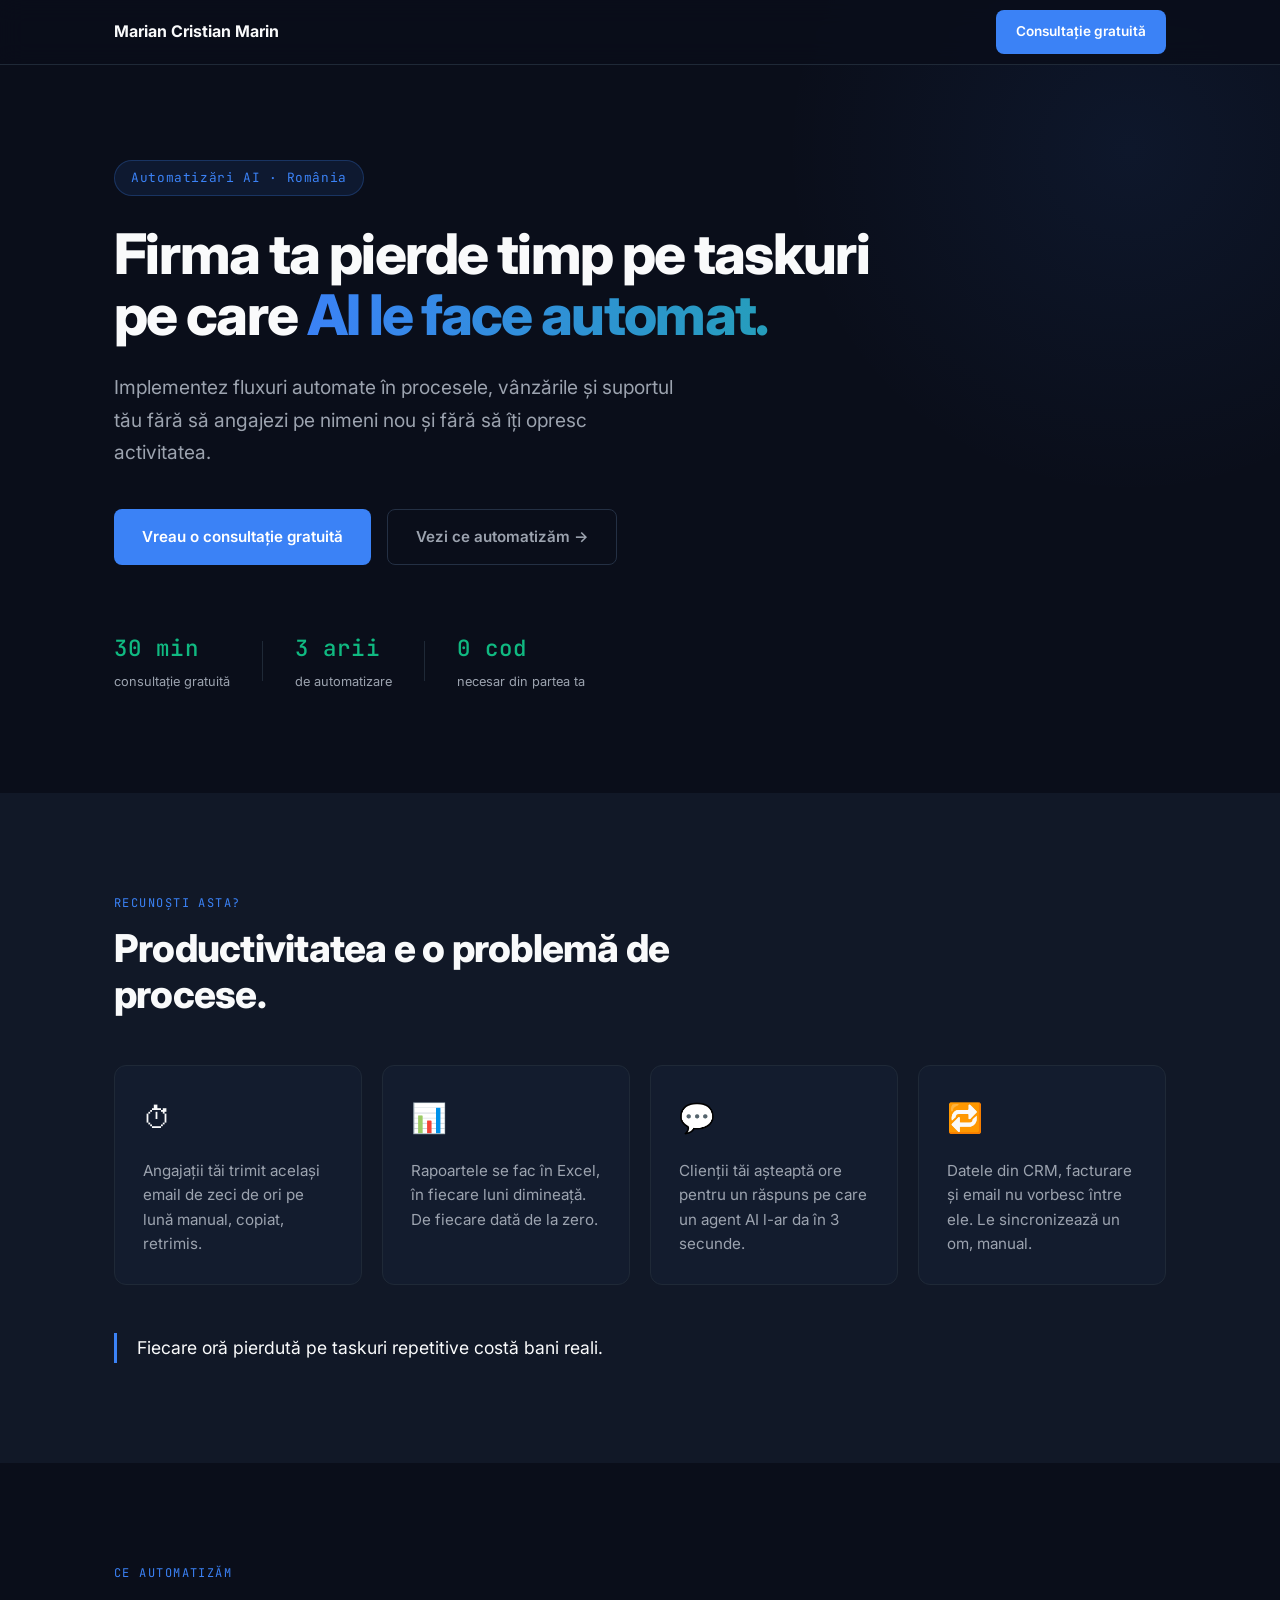
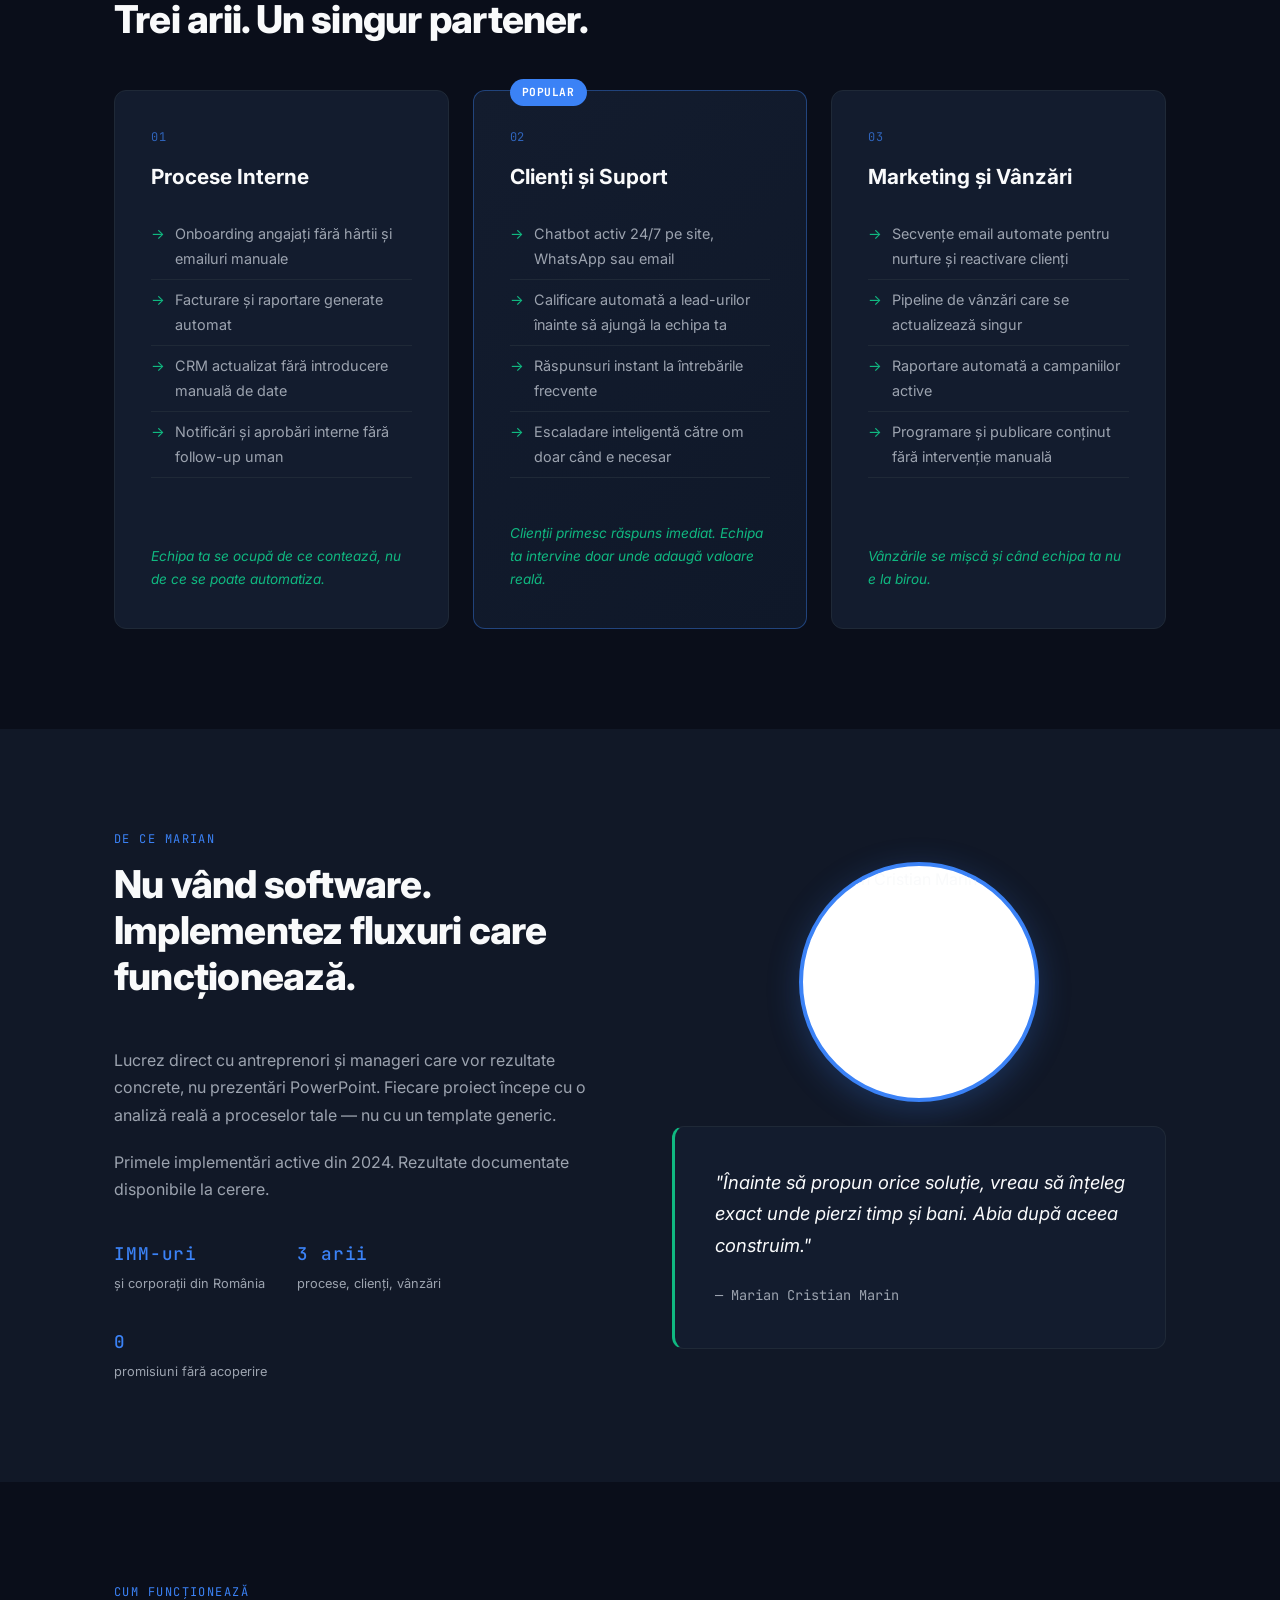
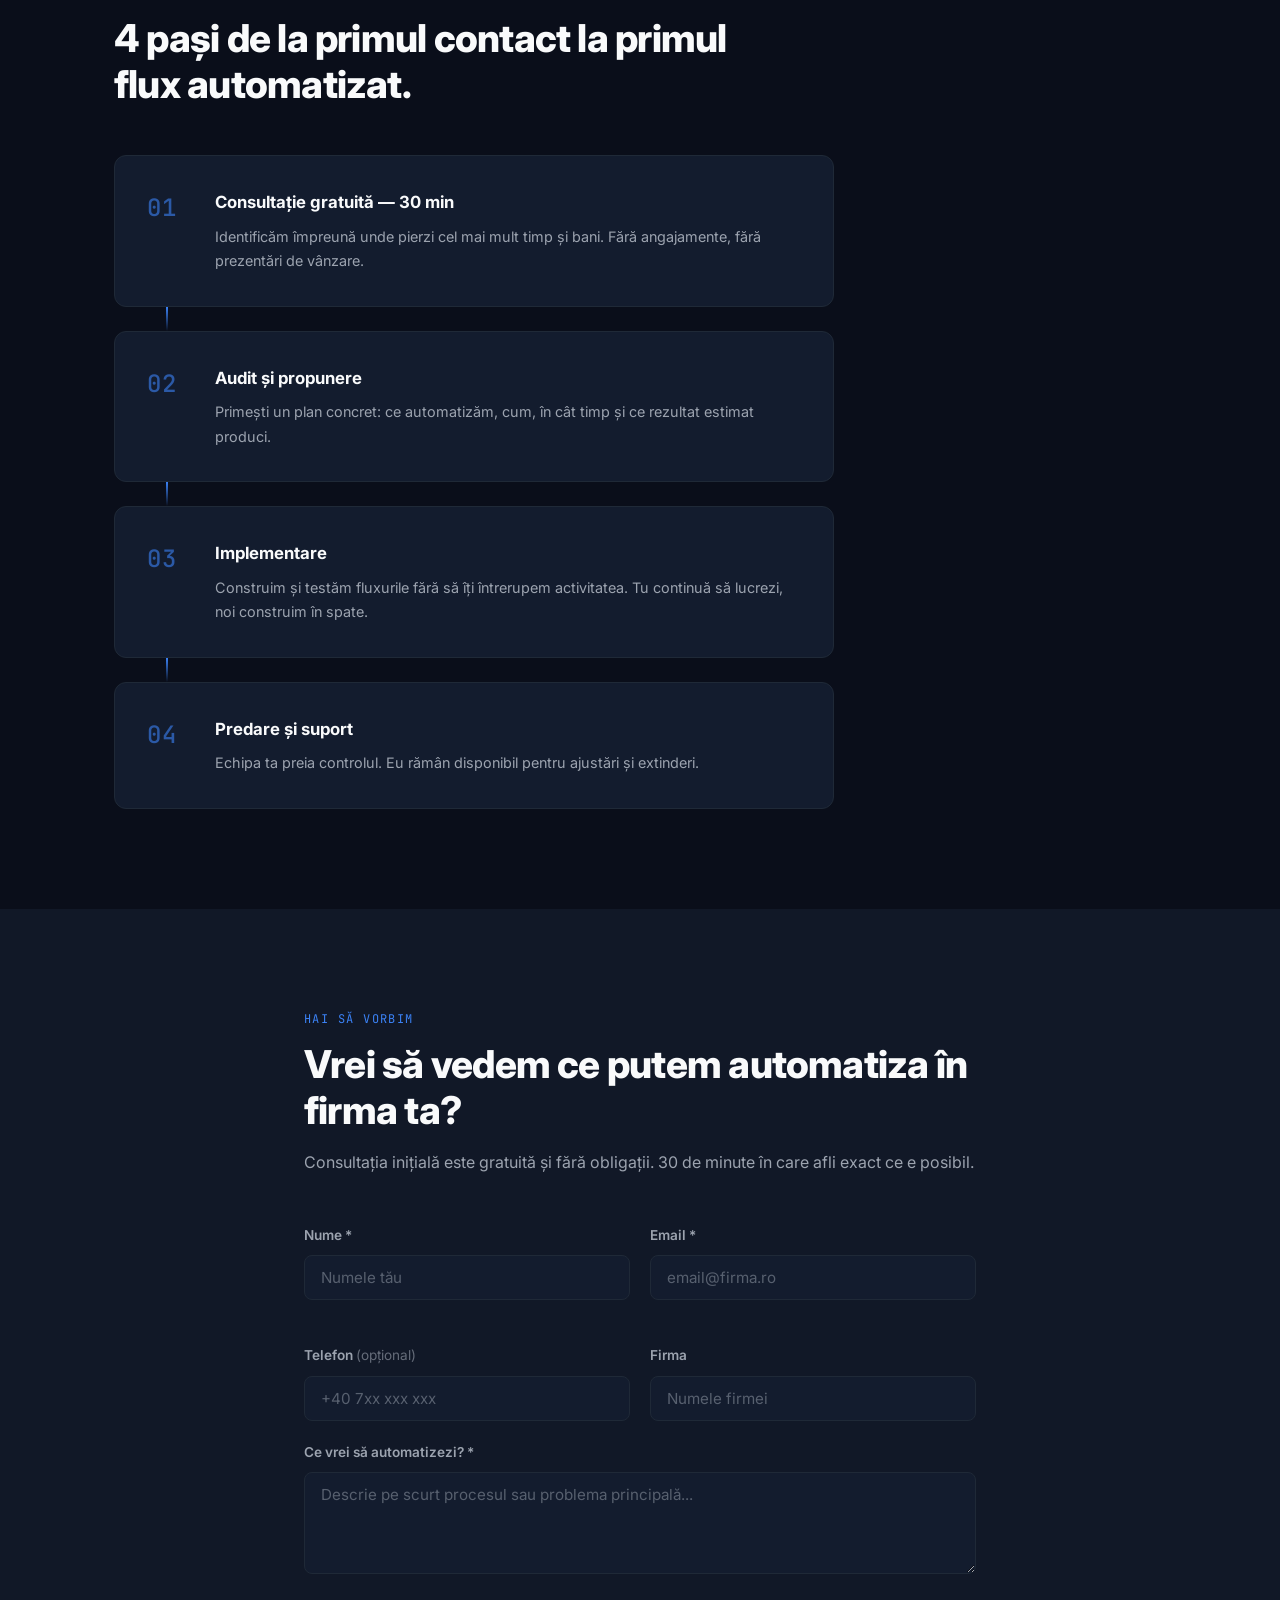
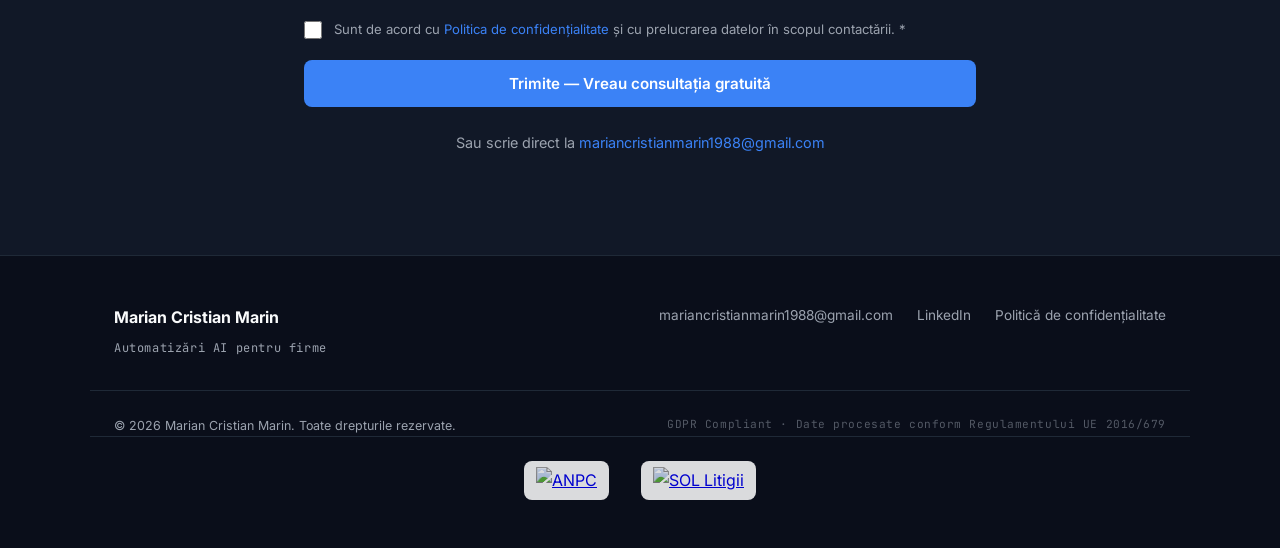
==== commit 33d0726d: "index.html: mesaj trimis styled + fix gramatica citatul fara diacritice" ====
--- a/index.html
+++ b/index.html
@@ -152,7 +152,7 @@
 .footer__anpc-img--litigii { height: 50px; }
   </style>
   <script src="https://cdn.jsdelivr.net/npm/@emailjs/browser@4/dist/email.min.js"></script>
-  <script>(function(){emailjs.init("USER_PUBLIC_KEY");}());</script>
+  <script>(function(){emailjs.init("wCTMCOwOgxMOp6eAL");}());</script>
 </head>
 <body>
   <nav class="nav" id="nav">
@@ -252,7 +252,7 @@
           <img src="marian-profile.png" alt="Marian Cristian Marin" class="profile-img" />
         </div>
         <div class="credibilitate__quote">
-          <blockquote>"Inainte sa propun orice solutie, vreau sa inteleg exact unde pierzi timp si bani. Abia dupa aceea construim."</blockquote>
+          <blockquote>"Înainte să propun orice soluție, vreau să înțeleg exact unde pierzi timp și bani. Abia după aceea construim."</blockquote>
           <cite>— Marian Cristian Marin</cite>
         </div>
       </div>
@@ -294,7 +294,13 @@
           <span class="form__error" id="err-gdpr"></span>
         </div>
         <button type="submit" class="btn btn--primary btn--full">Trimite — Vreau consultația gratuită</button>
-        <div class="form__success" id="formSuccess" style="display:none;">✓ Mesajul a fost trimis. Te contactez în cel mult 24 de ore.</div>
+        <div class="form__success" id="formSuccess" style="display:none;">
+          <div style="text-align:center; padding: 32px 24px;">
+            <div style="font-size: 3rem; margin-bottom: 16px;">✅</div>
+            <h3 style="font-size: 1.4rem; font-weight: 800; color: var(--text-primary); margin-bottom: 12px;">Mesaj trimis!</h3>
+            <p style="color: var(--text-secondary); font-size: 1rem; line-height: 1.6;">Te contactez în cel mult 24 de ore.<br>Verifică și folderul <strong>Spam</strong> dacă nu primești răspuns.</p>
+          </div>
+        </div>
       </form>
       <p class="cta-final__alt">Sau scrie direct la <a href="mailto:mariancristianmarin1988@gmail.com" class="link">mariancristianmarin1988@gmail.com</a></p>
     </div>
@@ -339,7 +345,7 @@
 if(!gdpr){showError('gdpr','Este necesar acordul pentru prelucrarea datelor.');valid=false;}
 if(!valid)return;
 const btn=form.querySelector('button[type="submit"]'); btn.textContent='Se trimite...'; btn.disabled=true;
-emailjs.sendForm('service_42fdawn','yuxcpat',form,'wCTMCOwOgxMOp6eAL')
+emailjs.sendForm('service_42fdawn','template_j4048ov',form,'wCTMCOwOgxMOp6eAL')
         .then(()=>{ form.style.display='none'; successMsg.style.display='block'; })
         .catch(()=>{ btn.textContent='Trimite — Vreau consultația gratuită'; btn.disabled=false; }); }); }
 document.querySelectorAll('a[href^="#"]').forEach(a=>{ a.addEventListener('click',(e)=>{ const t=document.querySelector(a.getAttribute('href')); if(t){e.preventDefault(); window.scrollTo({top:t.getBoundingClientRect().top+window.scrollY-80,behavior:'smooth'});} }); });
